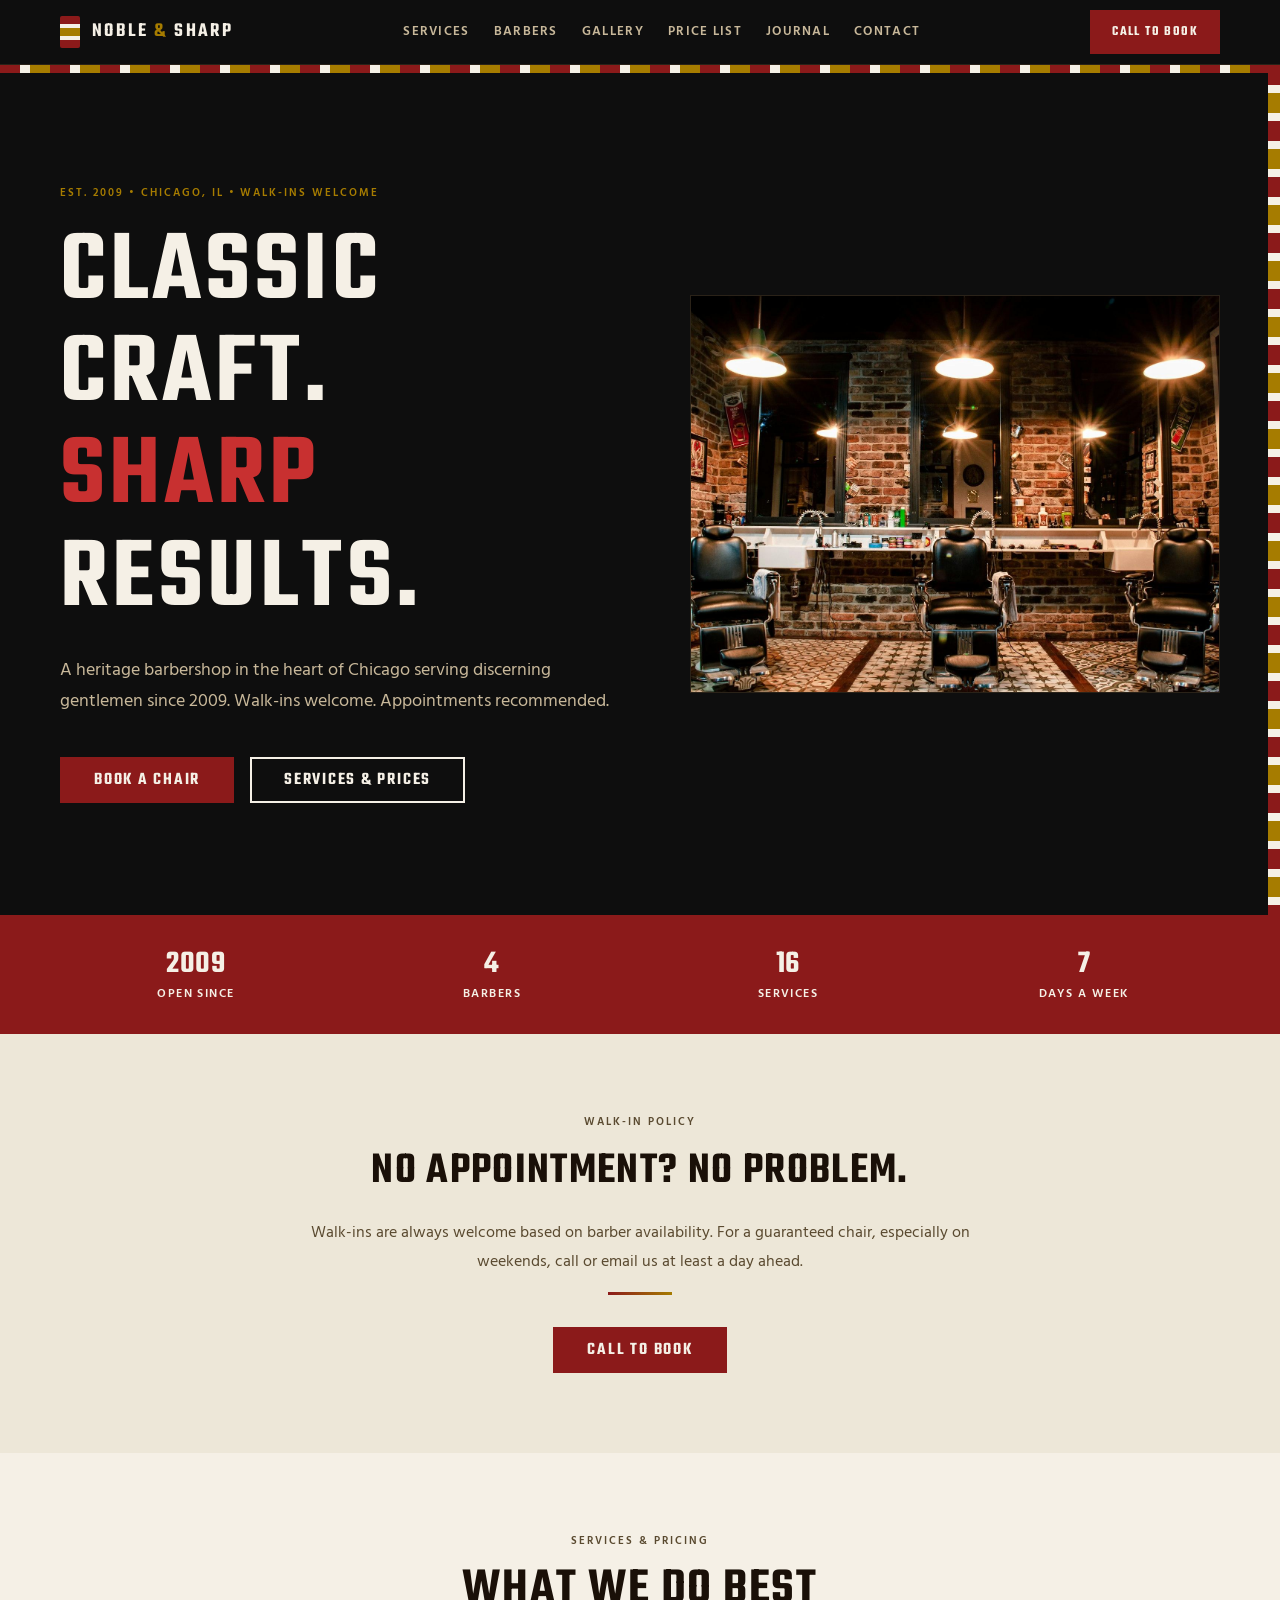
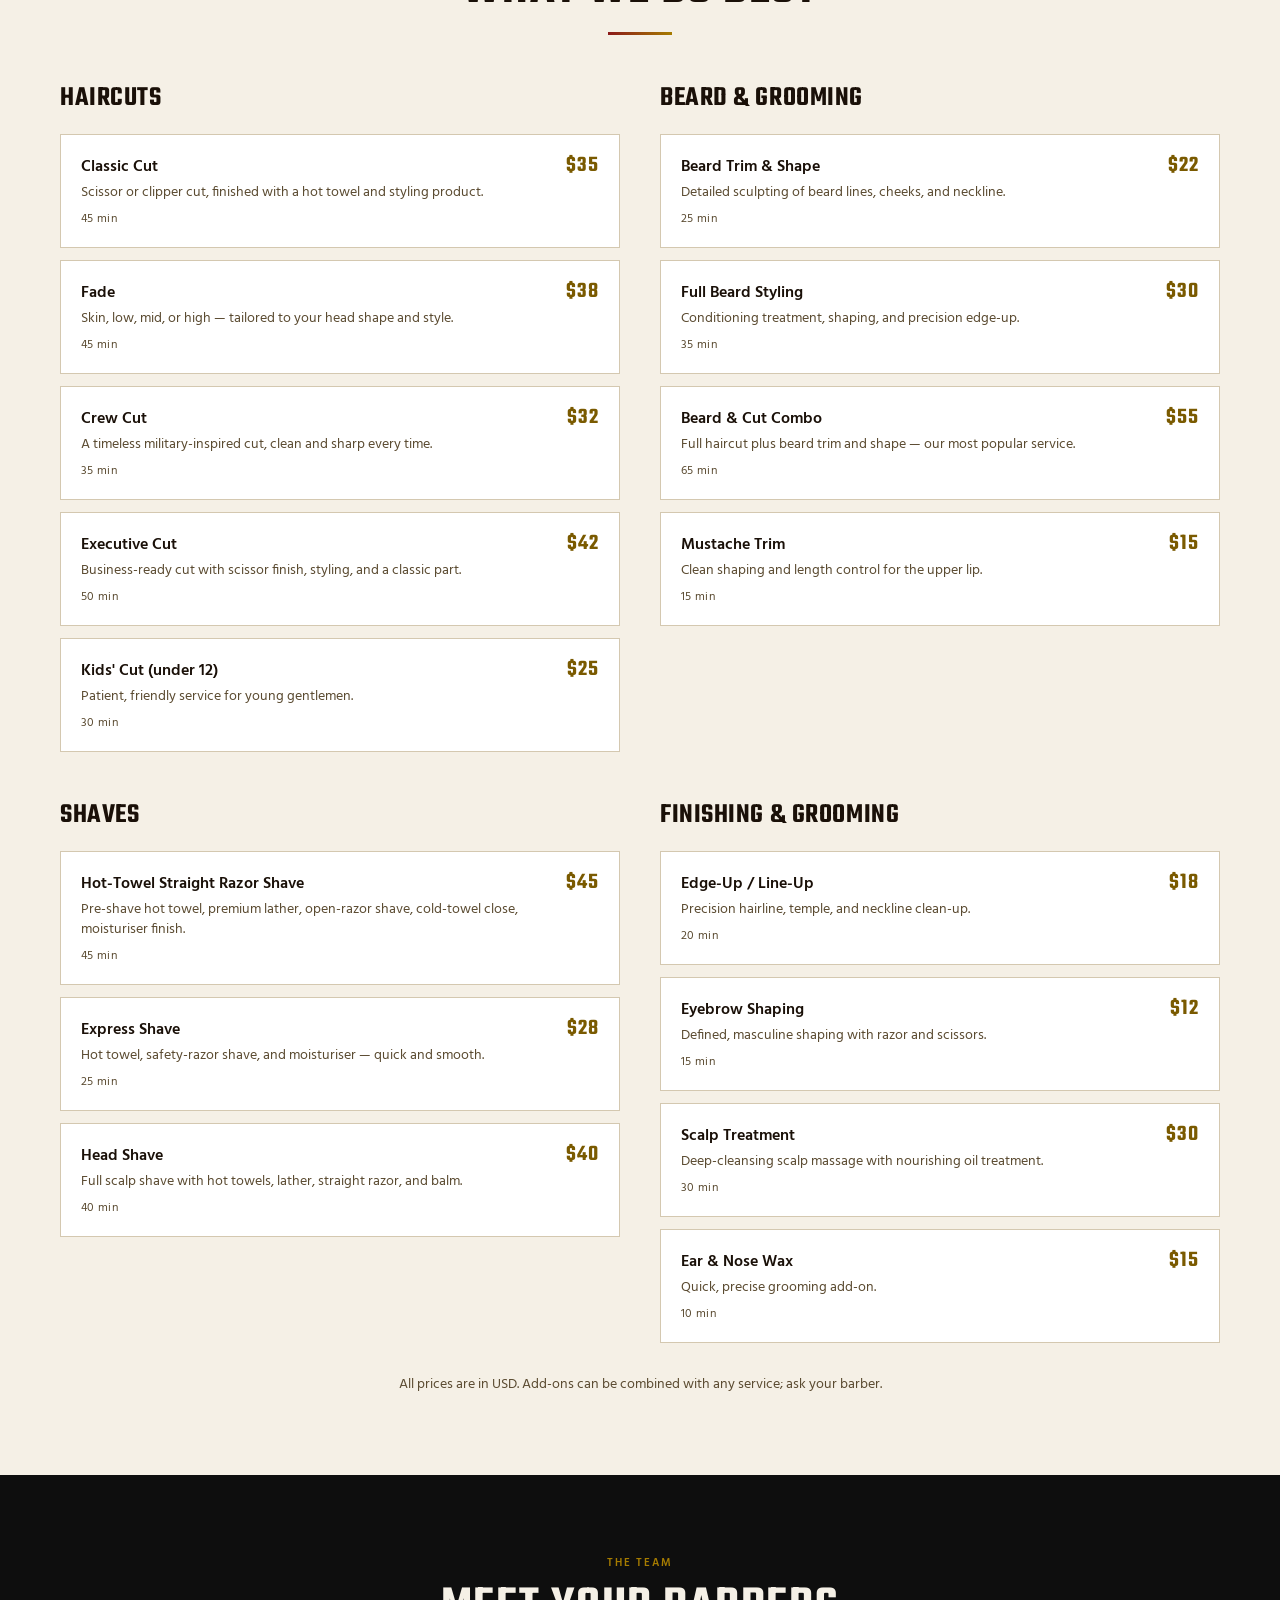
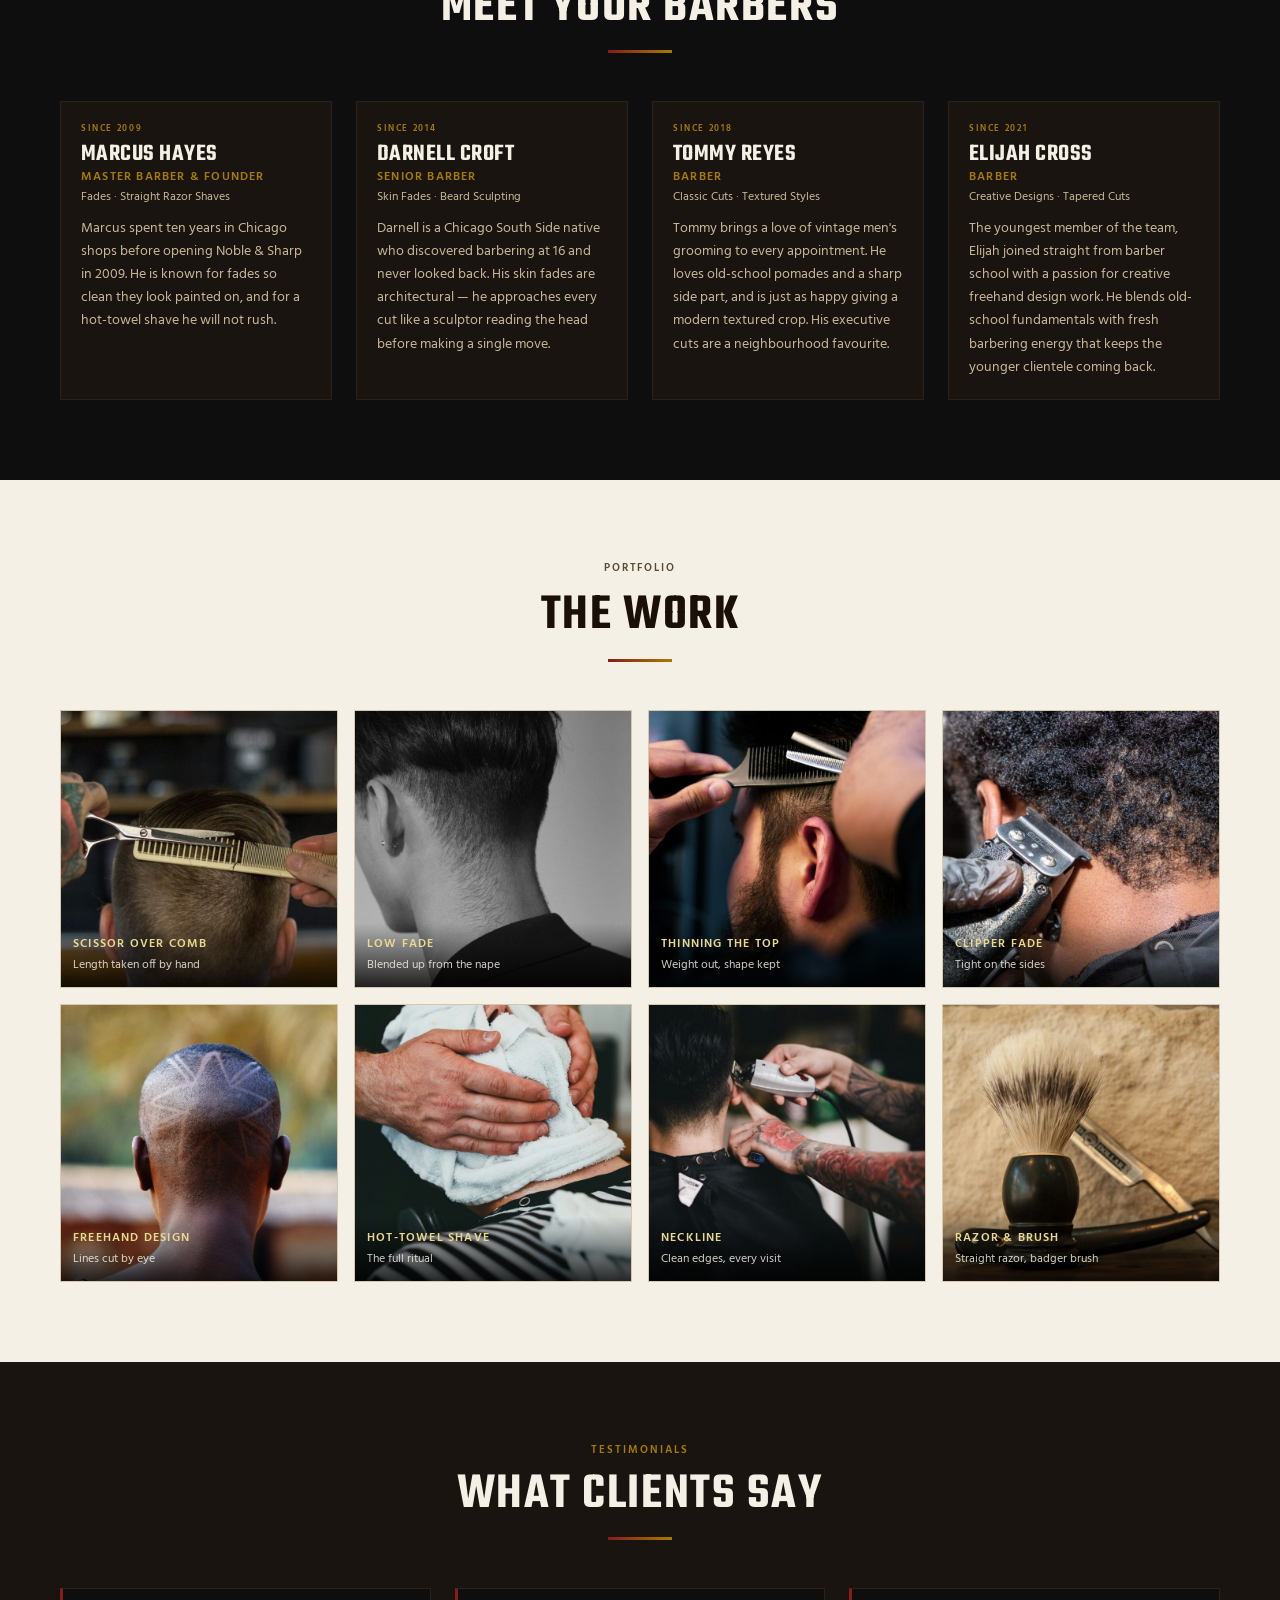
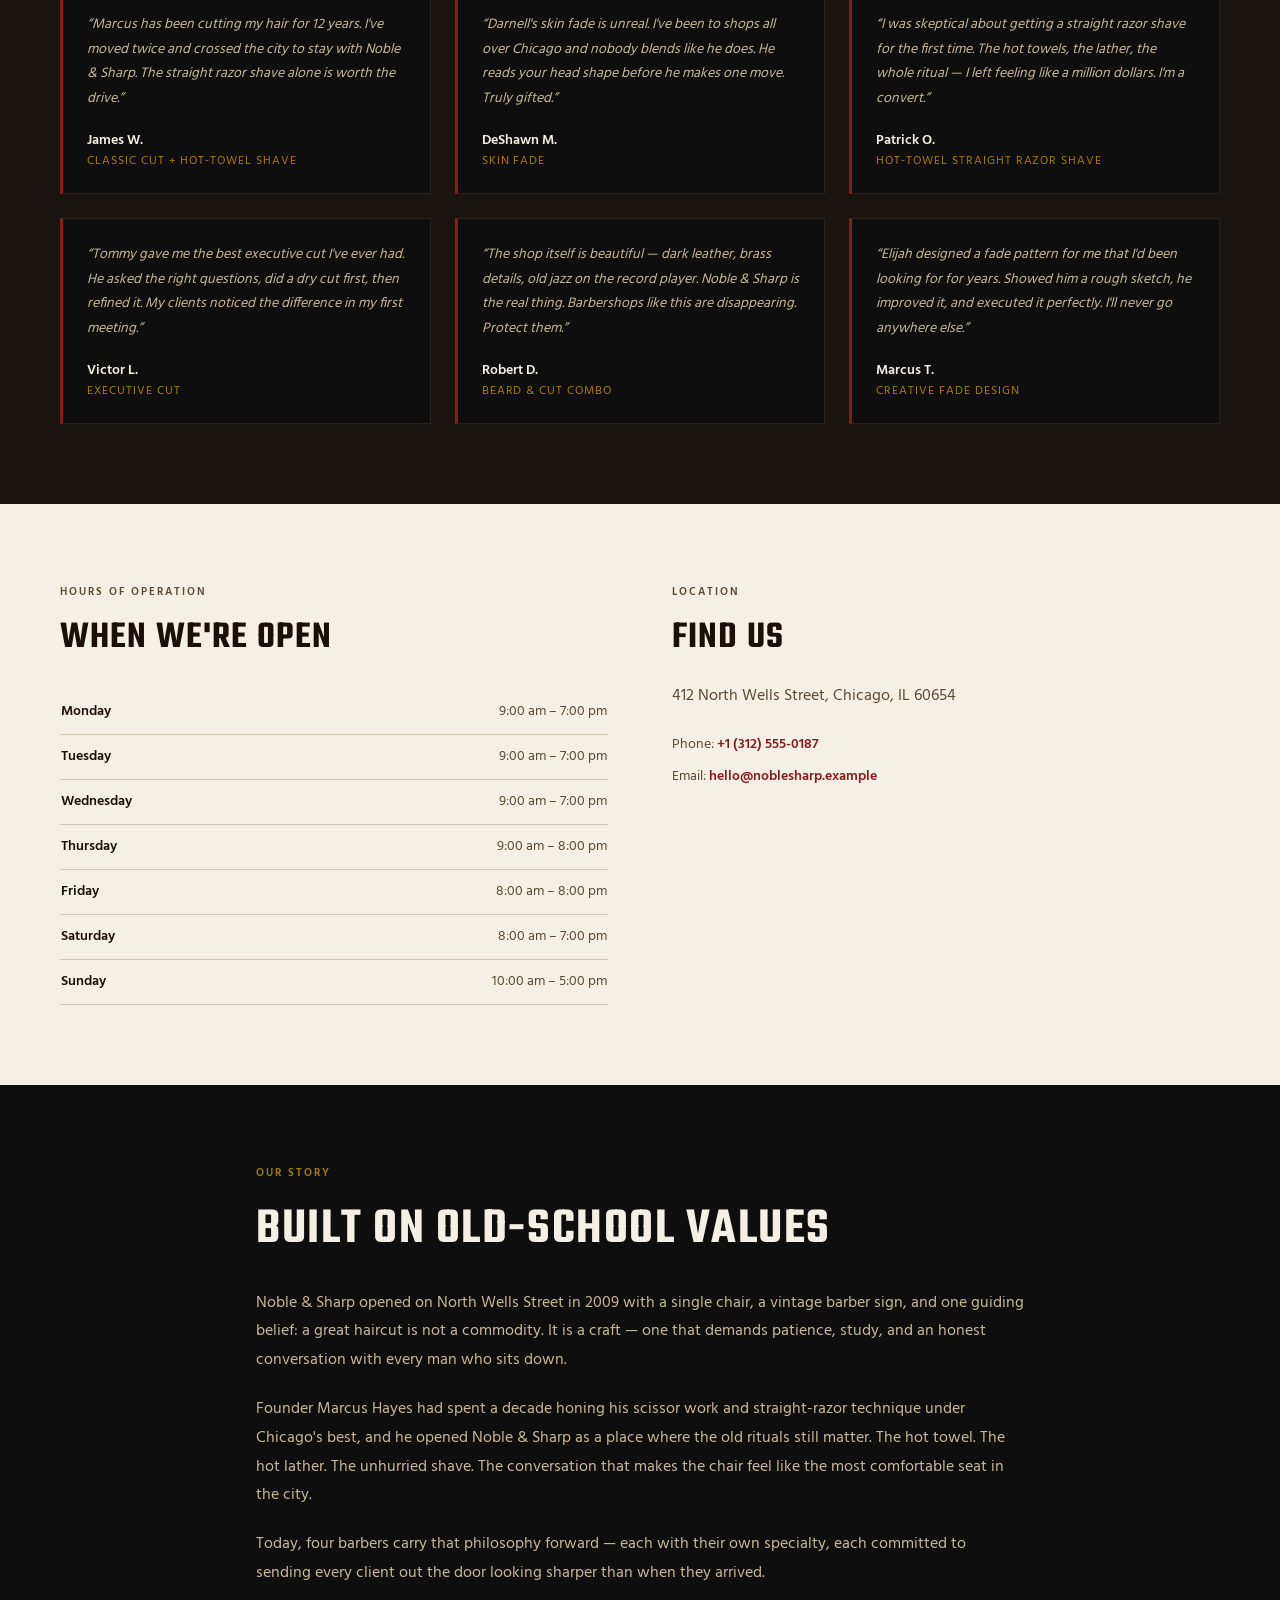
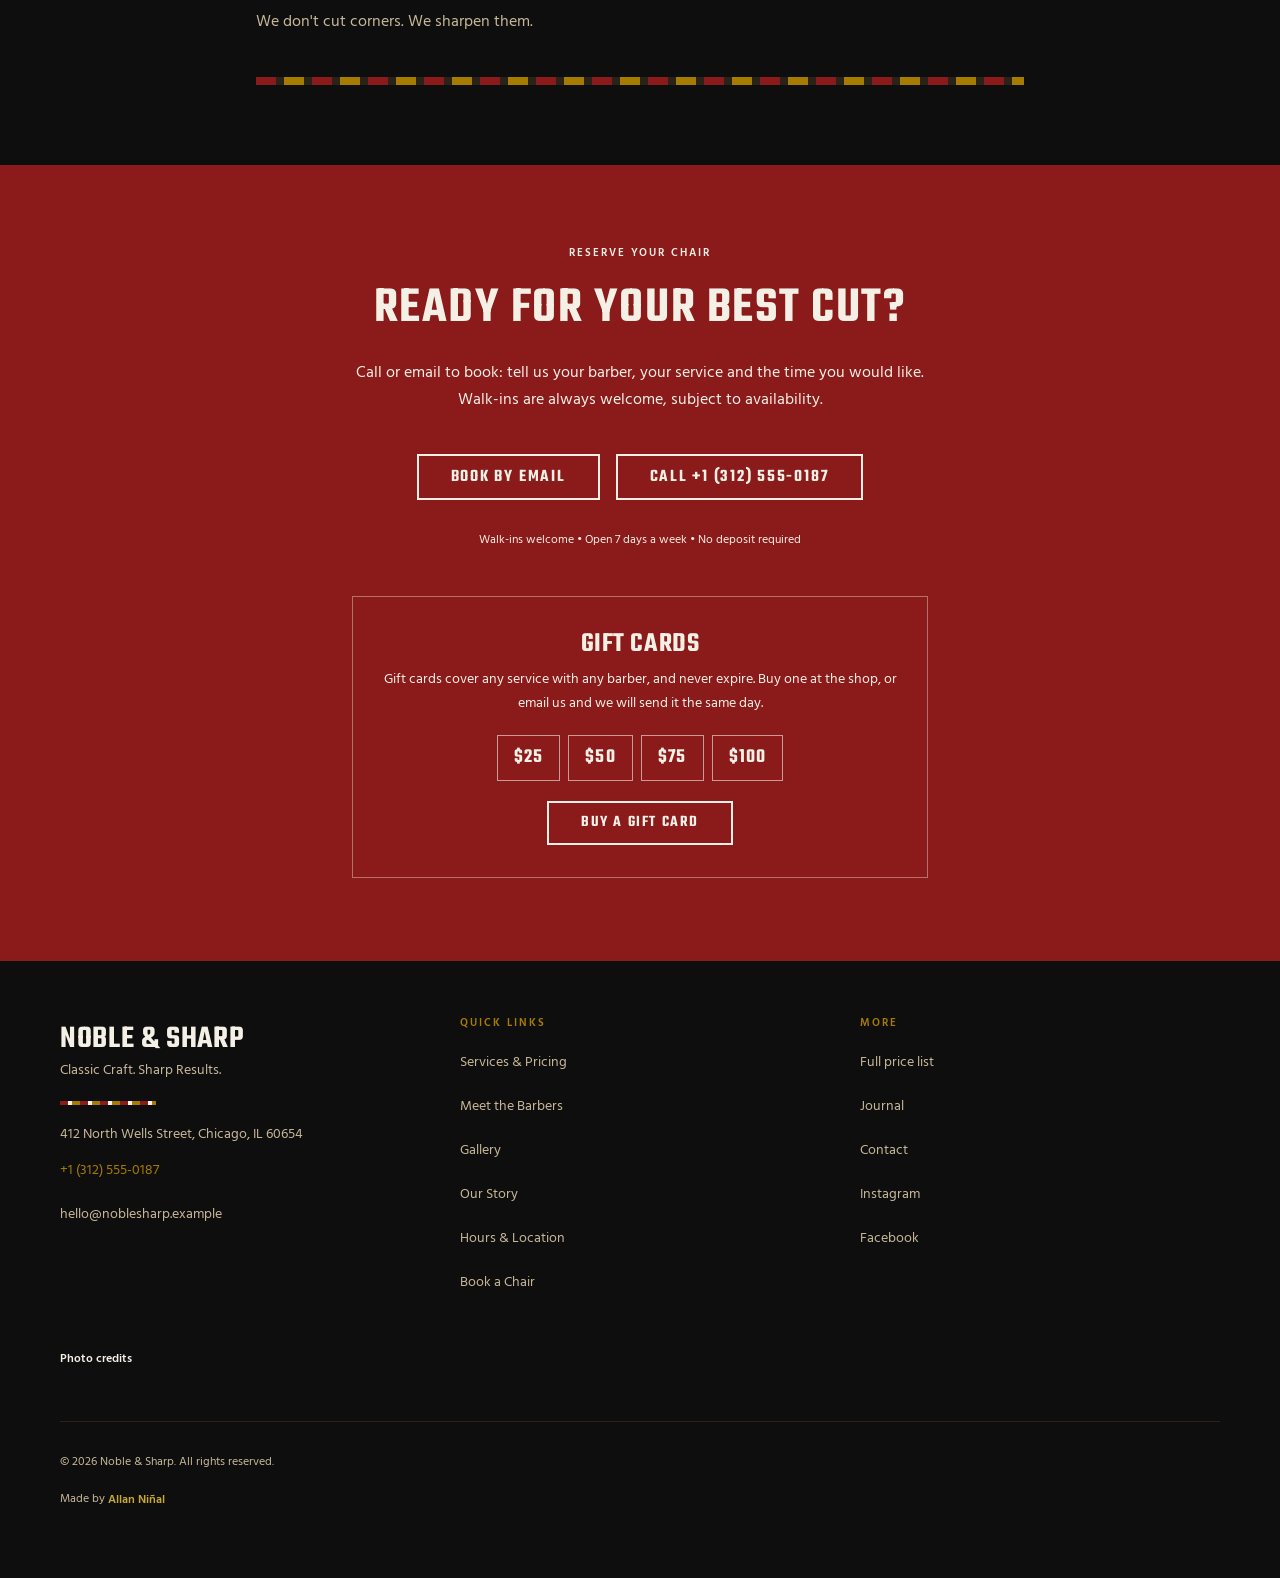
==== index.html @ 8ed9bf45 "Hot Towel HTML edition 1.0.0 Co-Authored-By: Claude Opus 5.5 <noreply@anthropic.com> Claude-Session:" ====
<!DOCTYPE html><html lang="en" class="scroll-smooth"> <head><meta charset="utf-8"><meta name="viewport" content="width=device-width, initial-scale=1, viewport-fit=cover"><meta name="theme-color" content="#0E0E0E"><title>Noble &amp; Sharp Barbershop — Chicago, IL</title><meta name="description" content="Noble &#38; Sharp is a heritage barbershop in Chicago offering precision haircuts, fades, beard grooming, and hot-towel shaves. Walk-ins welcome. Book by phone or email."><link rel="canonical" href="https://example.com/"><meta name="robots" content="index, follow"><meta name="author" content="Noble &#38; Sharp Barbershop — Chicago, IL"><!-- Open Graph --><meta property="og:title" content="Noble &#38; Sharp Barbershop — Chicago, IL"><meta property="og:description" content="Noble &#38; Sharp is a heritage barbershop in Chicago offering precision haircuts, fades, beard grooming, and hot-towel shaves. Walk-ins welcome. Book by phone or email."><meta property="og:url" content="https://example.com/"><meta property="og:type" content="website"><meta property="og:site_name" content="Noble &#38; Sharp"><meta property="og:locale" content="en_US"><meta property="og:image" content="https://example.com/og-image.png"><meta property="og:image:type" content="image/png"><meta property="og:image:width" content="1200"><meta property="og:image:height" content="630"><meta property="og:image:alt" content="Noble &#38; Sharp — Barbershop, Chicago"><!-- Twitter / X --><meta name="twitter:card" content="summary_large_image"><meta name="twitter:site" content="@example"><meta name="twitter:creator" content="@example"><meta name="twitter:title" content="Noble &#38; Sharp Barbershop — Chicago, IL"><meta name="twitter:description" content="Noble &#38; Sharp is a heritage barbershop in Chicago offering precision haircuts, fades, beard grooming, and hot-towel shaves. Walk-ins welcome. Book by phone or email."><meta name="twitter:image" content="https://example.com/og-image.png"><link rel="icon" href="./favicon.svg" type="image/svg+xml"><link rel="apple-touch-icon" href="./favicon.svg"><script type="application/ld+json">{"@context":"https://schema.org","@type":"HairSalon","@id":"https://example.com/","name":"Noble & Sharp","url":"https://example.com/","description":"Noble & Sharp is a heritage barbershop in Chicago offering precision haircuts, fades, beard grooming, and hot-towel shaves. Walk-ins welcome. Book by phone or email.","telephone":"+1 (312) 555-0187","email":"hello@noblesharp.example","address":{"@type":"PostalAddress","streetAddress":"412 North Wells Street","addressLocality":"Chicago","addressRegion":"IL","postalCode":"60654","addressCountry":"US"},"openingHoursSpecification":[{"@type":"OpeningHoursSpecification","dayOfWeek":["Monday","Tuesday","Wednesday"],"opens":"09:00","closes":"19:00"},{"@type":"OpeningHoursSpecification","dayOfWeek":["Thursday"],"opens":"09:00","closes":"20:00"},{"@type":"OpeningHoursSpecification","dayOfWeek":["Friday"],"opens":"08:00","closes":"20:00"},{"@type":"OpeningHoursSpecification","dayOfWeek":"Saturday","opens":"08:00","closes":"19:00"},{"@type":"OpeningHoursSpecification","dayOfWeek":"Sunday","opens":"10:00","closes":"17:00"}],"priceRange":"$–$$","currenciesAccepted":"USD","paymentAccepted":"Cash, Credit Card","image":"https://example.com/og-image.png","sameAs":["https://www.instagram.com/","https://www.facebook.com/"]}</script><script type="application/ld+json">{"@context":"https://schema.org","@type":"Service","name":"Barbershop Services","provider":{"@type":"HairSalon","name":"Noble & Sharp"},"hasOfferCatalog":{"@type":"OfferCatalog","name":"Barbershop Services","itemListElement":[{"@type":"Offer","itemOffered":{"@type":"Service","name":"Classic Haircut"},"priceSpecification":{"@type":"PriceSpecification","priceCurrency":"USD","price":35}},{"@type":"Offer","itemOffered":{"@type":"Service","name":"Fade"},"priceSpecification":{"@type":"PriceSpecification","priceCurrency":"USD","price":38}},{"@type":"Offer","itemOffered":{"@type":"Service","name":"Hot-Towel Straight Razor Shave"},"priceSpecification":{"@type":"PriceSpecification","priceCurrency":"USD","price":45}},{"@type":"Offer","itemOffered":{"@type":"Service","name":"Beard & Cut Combo"},"priceSpecification":{"@type":"PriceSpecification","priceCurrency":"USD","price":55}}]}}</script><link rel="stylesheet" href="./assets/index.DVn2jGqV.css"></head> <body class="min-h-screen flex flex-col antialiased" style="background-color: var(--color-bg); color: var(--color-text);"> <header class="site-header sticky top-0 z-50"> <div class="container-x flex items-center justify-between h-16 gap-4"> <!-- Wordmark --> <a href="./index.html" class="flex items-center gap-3" style="min-height: 44px;" aria-label="Noble &#38; Sharp — Home"> <span aria-hidden="true" class="pole-mark"></span> <span class="font-display text-xl tracking-widest uppercase" style="font-family: var(--font-display); color: var(--color-text-inv); letter-spacing: 0.12em; line-height:1;">
Noble <span style="color: var(--color-brass);">&amp;</span> Sharp
</span> </a> <nav aria-label="Main navigation" class="hidden lg:flex items-center gap-2"> <a href="./index.html#services" class="nav-link">Services</a><a href="./index.html#team" class="nav-link">Barbers</a><a href="./index.html#gallery" class="nav-link">Gallery</a><a href="./services/index.html" class="nav-link">Price List</a><a href="./journal/index.html" class="nav-link">Journal</a><a href="./contact/index.html" class="nav-link">Contact</a> </nav> <a href="tel:+13125550187" class="hidden lg:inline-flex btn-primary" style="font-size: 0.875rem; padding: 0.5rem 1.25rem; min-height: 44px;">
Call to Book
</a> <!-- Phone and tablet: menu (no JavaScript) --> <details class="mobile-menu lg:hidden"> <summary aria-label="Menu">Menu</summary> <nav aria-label="Mobile navigation"> <a href="./index.html#services">Services</a><a href="./index.html#team">Barbers</a><a href="./index.html#gallery">Gallery</a><a href="./services/index.html">Price List</a><a href="./journal/index.html">Journal</a><a href="./contact/index.html">Contact</a> <a href="tel:+13125550187" class="mobile-menu__cta">Call to Book</a> </nav> </details> </div> </header> <main class="flex-1">   <section id="hero" class="relative" style="background-color: var(--color-dark);" aria-label="Hero"> <!-- Barber pole stripe top --> <div aria-hidden="true" class="h-2 w-full" style="background: repeating-linear-gradient(90deg, var(--color-oxblood) 0, var(--color-oxblood) 20px, var(--color-bg) 20px, var(--color-bg) 30px, var(--color-brass) 30px, var(--color-brass) 50px);"></div> <div class="container-x py-20 lg:py-28 hero-grid"> <div class="max-w-3xl"> <p class="eyebrow-inv mb-5">
Est. 2009 &bull; Chicago, IL &bull; Walk-Ins Welcome
</p> <h1 id="hero-heading" class="headline-xl mb-6" style="color: var(--color-text-inv);">
Classic Craft.<br> <span style="color: var(--color-oxblood-hero);">Sharp</span> Results.
</h1> <p class="text-lg mb-10 max-w-xl" style="color: var(--color-text-inv-muted); font-family: var(--font-body); line-height: 1.7;"> A heritage barbershop in the heart of Chicago serving discerning gentlemen since 2009. Walk-ins welcome. Appointments recommended. </p> <div class="flex flex-wrap gap-4"> <a href="#booking" class="btn-primary">
Book a Chair
</a> <a href="#services" class="btn-outline">
Services &amp; Prices
</a> </div> </div> <img src="./images/hero.jpg" alt="Three black leather barber chairs in front of mirrors and a brick wall" width="1600" height="1063" fetchpriority="high" decoding="async" class="hero-img"> </div> <!-- Decorative side barber pole --> <div aria-hidden="true" class="absolute right-0 top-0 bottom-0 hidden lg:block" style="width: 12px;"> <div class="h-full w-full" style="background: repeating-linear-gradient(
          180deg,
          var(--color-oxblood) 0,
          var(--color-oxblood) 20px,
          var(--color-bg) 20px,
          var(--color-bg) 28px,
          var(--color-brass) 28px,
          var(--color-brass) 48px,
          var(--color-bg) 48px,
          var(--color-bg) 56px
        );"></div> </div> </section>  <section id="stats" aria-label="At a glance" style="background-color: var(--color-oxblood);"> <div class="container-x py-8"> <ul class="grid grid-cols-2 sm:grid-cols-4 gap-6 text-center list-none"> <li> <p class="headline-md mb-1" style="color: var(--color-text-inv); font-size: 2rem;">2009</p> <p class="text-xs tracking-widest uppercase" style="color: var(--color-text-inv); font-family: var(--font-body); font-weight: 600; letter-spacing: 0.12em;">Open Since</p> </li><li> <p class="headline-md mb-1" style="color: var(--color-text-inv); font-size: 2rem;">4</p> <p class="text-xs tracking-widest uppercase" style="color: var(--color-text-inv); font-family: var(--font-body); font-weight: 600; letter-spacing: 0.12em;">Barbers</p> </li><li> <p class="headline-md mb-1" style="color: var(--color-text-inv); font-size: 2rem;">16</p> <p class="text-xs tracking-widest uppercase" style="color: var(--color-text-inv); font-family: var(--font-body); font-weight: 600; letter-spacing: 0.12em;">Services</p> </li><li> <p class="headline-md mb-1" style="color: var(--color-text-inv); font-size: 2rem;">7</p> <p class="text-xs tracking-widest uppercase" style="color: var(--color-text-inv); font-family: var(--font-body); font-weight: 600; letter-spacing: 0.12em;">Days a Week</p> </li> </ul> </div> </section>  <section id="walk-in" class="section" style="background-color: var(--color-bg-2);" aria-label="Walk-in policy"> <div class="container-x"> <div class="max-w-2xl mx-auto text-center"> <p class="eyebrow mb-4">Walk-In Policy</p> <h2 class="headline-lg mb-6" style="font-size: clamp(1.8rem, 3.5vw, 3rem);">No Appointment? No Problem.</h2> <p class="text-base" style="color: var(--color-text-muted); font-family: var(--font-body); line-height: 1.8;"> Walk-ins are always welcome based on barber availability. For a guaranteed chair, especially on weekends, call or email us at least a day ahead. </p> <div class="divider mt-4"></div> <a href="tel:+13125550187" class="btn-primary mt-8 inline-flex">
Call to Book
</a> </div> </div> </section>  <section id="services" class="section" aria-label="Services and pricing"> <div class="container-x"> <header class="section-header"> <p class="eyebrow">Services &amp; Pricing</p> <h2 class="headline-lg mt-2">What We Do Best</h2> <div class="divider"></div> </header> <div class="grid grid-cols-1 lg:grid-cols-2 gap-x-10 gap-y-12"> <div> <h3 class="headline-md mb-5" style="font-size: 1.75rem;">Haircuts</h3> <ul class="grid gap-3 list-none p-0 m-0"> <li class="flex items-start justify-between gap-4 p-5" style="border: 1px solid var(--color-border); background-color: var(--color-surface);"> <div class="flex-1 min-w-0"> <p class="font-semibold text-base mb-1" style="font-family: var(--font-body); color: var(--color-text);">Classic Cut</p> <p class="text-sm" style="color: var(--color-text-muted); font-family: var(--font-body);">Scissor or clipper cut, finished with a hot towel and styling product.</p> <p class="text-xs mt-2 tracking-wide" style="color: var(--color-text-faint); font-family: var(--font-body);">45 min</p> </div> <p class="price-tag flex-shrink-0">$35</p> </li><li class="flex items-start justify-between gap-4 p-5" style="border: 1px solid var(--color-border); background-color: var(--color-surface);"> <div class="flex-1 min-w-0"> <p class="font-semibold text-base mb-1" style="font-family: var(--font-body); color: var(--color-text);">Fade</p> <p class="text-sm" style="color: var(--color-text-muted); font-family: var(--font-body);">Skin, low, mid, or high — tailored to your head shape and style.</p> <p class="text-xs mt-2 tracking-wide" style="color: var(--color-text-faint); font-family: var(--font-body);">45 min</p> </div> <p class="price-tag flex-shrink-0">$38</p> </li><li class="flex items-start justify-between gap-4 p-5" style="border: 1px solid var(--color-border); background-color: var(--color-surface);"> <div class="flex-1 min-w-0"> <p class="font-semibold text-base mb-1" style="font-family: var(--font-body); color: var(--color-text);">Crew Cut</p> <p class="text-sm" style="color: var(--color-text-muted); font-family: var(--font-body);">A timeless military-inspired cut, clean and sharp every time.</p> <p class="text-xs mt-2 tracking-wide" style="color: var(--color-text-faint); font-family: var(--font-body);">35 min</p> </div> <p class="price-tag flex-shrink-0">$32</p> </li><li class="flex items-start justify-between gap-4 p-5" style="border: 1px solid var(--color-border); background-color: var(--color-surface);"> <div class="flex-1 min-w-0"> <p class="font-semibold text-base mb-1" style="font-family: var(--font-body); color: var(--color-text);">Executive Cut</p> <p class="text-sm" style="color: var(--color-text-muted); font-family: var(--font-body);">Business-ready cut with scissor finish, styling, and a classic part.</p> <p class="text-xs mt-2 tracking-wide" style="color: var(--color-text-faint); font-family: var(--font-body);">50 min</p> </div> <p class="price-tag flex-shrink-0">$42</p> </li><li class="flex items-start justify-between gap-4 p-5" style="border: 1px solid var(--color-border); background-color: var(--color-surface);"> <div class="flex-1 min-w-0"> <p class="font-semibold text-base mb-1" style="font-family: var(--font-body); color: var(--color-text);">Kids&#39; Cut (under 12)</p> <p class="text-sm" style="color: var(--color-text-muted); font-family: var(--font-body);">Patient, friendly service for young gentlemen.</p> <p class="text-xs mt-2 tracking-wide" style="color: var(--color-text-faint); font-family: var(--font-body);">30 min</p> </div> <p class="price-tag flex-shrink-0">$25</p> </li> </ul> </div><div> <h3 class="headline-md mb-5" style="font-size: 1.75rem;">Beard &amp; Grooming</h3> <ul class="grid gap-3 list-none p-0 m-0"> <li class="flex items-start justify-between gap-4 p-5" style="border: 1px solid var(--color-border); background-color: var(--color-surface);"> <div class="flex-1 min-w-0"> <p class="font-semibold text-base mb-1" style="font-family: var(--font-body); color: var(--color-text);">Beard Trim &amp; Shape</p> <p class="text-sm" style="color: var(--color-text-muted); font-family: var(--font-body);">Detailed sculpting of beard lines, cheeks, and neckline.</p> <p class="text-xs mt-2 tracking-wide" style="color: var(--color-text-faint); font-family: var(--font-body);">25 min</p> </div> <p class="price-tag flex-shrink-0">$22</p> </li><li class="flex items-start justify-between gap-4 p-5" style="border: 1px solid var(--color-border); background-color: var(--color-surface);"> <div class="flex-1 min-w-0"> <p class="font-semibold text-base mb-1" style="font-family: var(--font-body); color: var(--color-text);">Full Beard Styling</p> <p class="text-sm" style="color: var(--color-text-muted); font-family: var(--font-body);">Conditioning treatment, shaping, and precision edge-up.</p> <p class="text-xs mt-2 tracking-wide" style="color: var(--color-text-faint); font-family: var(--font-body);">35 min</p> </div> <p class="price-tag flex-shrink-0">$30</p> </li><li class="flex items-start justify-between gap-4 p-5" style="border: 1px solid var(--color-border); background-color: var(--color-surface);"> <div class="flex-1 min-w-0"> <p class="font-semibold text-base mb-1" style="font-family: var(--font-body); color: var(--color-text);">Beard &amp; Cut Combo</p> <p class="text-sm" style="color: var(--color-text-muted); font-family: var(--font-body);">Full haircut plus beard trim and shape — our most popular service.</p> <p class="text-xs mt-2 tracking-wide" style="color: var(--color-text-faint); font-family: var(--font-body);">65 min</p> </div> <p class="price-tag flex-shrink-0">$55</p> </li><li class="flex items-start justify-between gap-4 p-5" style="border: 1px solid var(--color-border); background-color: var(--color-surface);"> <div class="flex-1 min-w-0"> <p class="font-semibold text-base mb-1" style="font-family: var(--font-body); color: var(--color-text);">Mustache Trim</p> <p class="text-sm" style="color: var(--color-text-muted); font-family: var(--font-body);">Clean shaping and length control for the upper lip.</p> <p class="text-xs mt-2 tracking-wide" style="color: var(--color-text-faint); font-family: var(--font-body);">15 min</p> </div> <p class="price-tag flex-shrink-0">$15</p> </li> </ul> </div><div> <h3 class="headline-md mb-5" style="font-size: 1.75rem;">Shaves</h3> <ul class="grid gap-3 list-none p-0 m-0"> <li class="flex items-start justify-between gap-4 p-5" style="border: 1px solid var(--color-border); background-color: var(--color-surface);"> <div class="flex-1 min-w-0"> <p class="font-semibold text-base mb-1" style="font-family: var(--font-body); color: var(--color-text);">Hot-Towel Straight Razor Shave</p> <p class="text-sm" style="color: var(--color-text-muted); font-family: var(--font-body);">Pre-shave hot towel, premium lather, open-razor shave, cold-towel close, moisturiser finish.</p> <p class="text-xs mt-2 tracking-wide" style="color: var(--color-text-faint); font-family: var(--font-body);">45 min</p> </div> <p class="price-tag flex-shrink-0">$45</p> </li><li class="flex items-start justify-between gap-4 p-5" style="border: 1px solid var(--color-border); background-color: var(--color-surface);"> <div class="flex-1 min-w-0"> <p class="font-semibold text-base mb-1" style="font-family: var(--font-body); color: var(--color-text);">Express Shave</p> <p class="text-sm" style="color: var(--color-text-muted); font-family: var(--font-body);">Hot towel, safety-razor shave, and moisturiser — quick and smooth.</p> <p class="text-xs mt-2 tracking-wide" style="color: var(--color-text-faint); font-family: var(--font-body);">25 min</p> </div> <p class="price-tag flex-shrink-0">$28</p> </li><li class="flex items-start justify-between gap-4 p-5" style="border: 1px solid var(--color-border); background-color: var(--color-surface);"> <div class="flex-1 min-w-0"> <p class="font-semibold text-base mb-1" style="font-family: var(--font-body); color: var(--color-text);">Head Shave</p> <p class="text-sm" style="color: var(--color-text-muted); font-family: var(--font-body);">Full scalp shave with hot towels, lather, straight razor, and balm.</p> <p class="text-xs mt-2 tracking-wide" style="color: var(--color-text-faint); font-family: var(--font-body);">40 min</p> </div> <p class="price-tag flex-shrink-0">$40</p> </li> </ul> </div><div> <h3 class="headline-md mb-5" style="font-size: 1.75rem;">Finishing &amp; Grooming</h3> <ul class="grid gap-3 list-none p-0 m-0"> <li class="flex items-start justify-between gap-4 p-5" style="border: 1px solid var(--color-border); background-color: var(--color-surface);"> <div class="flex-1 min-w-0"> <p class="font-semibold text-base mb-1" style="font-family: var(--font-body); color: var(--color-text);">Edge-Up / Line-Up</p> <p class="text-sm" style="color: var(--color-text-muted); font-family: var(--font-body);">Precision hairline, temple, and neckline clean-up.</p> <p class="text-xs mt-2 tracking-wide" style="color: var(--color-text-faint); font-family: var(--font-body);">20 min</p> </div> <p class="price-tag flex-shrink-0">$18</p> </li><li class="flex items-start justify-between gap-4 p-5" style="border: 1px solid var(--color-border); background-color: var(--color-surface);"> <div class="flex-1 min-w-0"> <p class="font-semibold text-base mb-1" style="font-family: var(--font-body); color: var(--color-text);">Eyebrow Shaping</p> <p class="text-sm" style="color: var(--color-text-muted); font-family: var(--font-body);">Defined, masculine shaping with razor and scissors.</p> <p class="text-xs mt-2 tracking-wide" style="color: var(--color-text-faint); font-family: var(--font-body);">15 min</p> </div> <p class="price-tag flex-shrink-0">$12</p> </li><li class="flex items-start justify-between gap-4 p-5" style="border: 1px solid var(--color-border); background-color: var(--color-surface);"> <div class="flex-1 min-w-0"> <p class="font-semibold text-base mb-1" style="font-family: var(--font-body); color: var(--color-text);">Scalp Treatment</p> <p class="text-sm" style="color: var(--color-text-muted); font-family: var(--font-body);">Deep-cleansing scalp massage with nourishing oil treatment.</p> <p class="text-xs mt-2 tracking-wide" style="color: var(--color-text-faint); font-family: var(--font-body);">30 min</p> </div> <p class="price-tag flex-shrink-0">$30</p> </li><li class="flex items-start justify-between gap-4 p-5" style="border: 1px solid var(--color-border); background-color: var(--color-surface);"> <div class="flex-1 min-w-0"> <p class="font-semibold text-base mb-1" style="font-family: var(--font-body); color: var(--color-text);">Ear &amp; Nose Wax</p> <p class="text-sm" style="color: var(--color-text-muted); font-family: var(--font-body);">Quick, precise grooming add-on.</p> <p class="text-xs mt-2 tracking-wide" style="color: var(--color-text-faint); font-family: var(--font-body);">10 min</p> </div> <p class="price-tag flex-shrink-0">$15</p> </li> </ul> </div> </div> <p class="text-sm text-center mt-8" style="color: var(--color-text-faint); font-family: var(--font-body);">
All prices are in USD. Add-ons can be combined with any service; ask your barber.
</p> </div> </section>  <section id="team" class="section" style="background-color: var(--color-dark);" aria-label="Meet the barbers"> <div class="container-x"> <header class="section-header"> <p class="eyebrow-inv">The Team</p> <h2 class="headline-lg mt-2" style="color: var(--color-text-inv);">Meet Your Barbers</h2> <div class="divider"></div> </header> <div class="grid grid-cols-1 sm:grid-cols-2 lg:grid-cols-4 gap-6"> <article class="flex flex-col" style="background-color: var(--color-dark-2); border: 1px solid var(--color-dark-3);"> <div class="p-5 flex-1 flex flex-col"> <p class="eyebrow-inv mb-1" style="font-size: 0.5625rem;">Since 2009</p> <h3 class="headline-md mb-0.5" style="color: var(--color-text-inv); font-size: 1.5rem;">Marcus Hayes</h3> <p class="text-xs mb-1 tracking-wider" style="color: var(--color-brass); font-family: var(--font-body); font-weight: 600; text-transform: uppercase; letter-spacing: 0.1em;">Master Barber &amp; Founder</p> <p class="text-xs mb-3" style="color: var(--color-text-inv-muted); font-family: var(--font-body);">Fades · Straight Razor Shaves</p> <p class="text-sm flex-1" style="color: var(--color-text-inv-muted); font-family: var(--font-body); line-height: 1.65;">Marcus spent ten years in Chicago shops before opening Noble &amp; Sharp in 2009. He is known for fades so clean they look painted on, and for a hot-towel shave he will not rush.</p> </div> </article><article class="flex flex-col" style="background-color: var(--color-dark-2); border: 1px solid var(--color-dark-3);"> <div class="p-5 flex-1 flex flex-col"> <p class="eyebrow-inv mb-1" style="font-size: 0.5625rem;">Since 2014</p> <h3 class="headline-md mb-0.5" style="color: var(--color-text-inv); font-size: 1.5rem;">Darnell Croft</h3> <p class="text-xs mb-1 tracking-wider" style="color: var(--color-brass); font-family: var(--font-body); font-weight: 600; text-transform: uppercase; letter-spacing: 0.1em;">Senior Barber</p> <p class="text-xs mb-3" style="color: var(--color-text-inv-muted); font-family: var(--font-body);">Skin Fades · Beard Sculpting</p> <p class="text-sm flex-1" style="color: var(--color-text-inv-muted); font-family: var(--font-body); line-height: 1.65;">Darnell is a Chicago South Side native who discovered barbering at 16 and never looked back. His skin fades are architectural — he approaches every cut like a sculptor reading the head before making a single move.</p> </div> </article><article class="flex flex-col" style="background-color: var(--color-dark-2); border: 1px solid var(--color-dark-3);"> <div class="p-5 flex-1 flex flex-col"> <p class="eyebrow-inv mb-1" style="font-size: 0.5625rem;">Since 2018</p> <h3 class="headline-md mb-0.5" style="color: var(--color-text-inv); font-size: 1.5rem;">Tommy Reyes</h3> <p class="text-xs mb-1 tracking-wider" style="color: var(--color-brass); font-family: var(--font-body); font-weight: 600; text-transform: uppercase; letter-spacing: 0.1em;">Barber</p> <p class="text-xs mb-3" style="color: var(--color-text-inv-muted); font-family: var(--font-body);">Classic Cuts · Textured Styles</p> <p class="text-sm flex-1" style="color: var(--color-text-inv-muted); font-family: var(--font-body); line-height: 1.65;">Tommy brings a love of vintage men&#39;s grooming to every appointment. He loves old-school pomades and a sharp side part, and is just as happy giving a modern textured crop. His executive cuts are a neighbourhood favourite.</p> </div> </article><article class="flex flex-col" style="background-color: var(--color-dark-2); border: 1px solid var(--color-dark-3);"> <div class="p-5 flex-1 flex flex-col"> <p class="eyebrow-inv mb-1" style="font-size: 0.5625rem;">Since 2021</p> <h3 class="headline-md mb-0.5" style="color: var(--color-text-inv); font-size: 1.5rem;">Elijah Cross</h3> <p class="text-xs mb-1 tracking-wider" style="color: var(--color-brass); font-family: var(--font-body); font-weight: 600; text-transform: uppercase; letter-spacing: 0.1em;">Barber</p> <p class="text-xs mb-3" style="color: var(--color-text-inv-muted); font-family: var(--font-body);">Creative Designs · Tapered Cuts</p> <p class="text-sm flex-1" style="color: var(--color-text-inv-muted); font-family: var(--font-body); line-height: 1.65;">The youngest member of the team, Elijah joined straight from barber school with a passion for creative freehand design work. He blends old-school fundamentals with fresh barbering energy that keeps the younger clientele coming back.</p> </div> </article> </div> </div> </section>  <section id="gallery" class="section" aria-label="Work gallery"> <div class="container-x"> <header class="section-header"> <p class="eyebrow">Portfolio</p> <h2 class="headline-lg mt-2">The Work</h2> <div class="divider"></div> </header> <div class="grid grid-cols-2 sm:grid-cols-3 lg:grid-cols-4 gap-4"> <figure class="gallery-tile"> <img src="./images/gallery/scissor-over-comb.jpg" alt="A barber's tattooed hands lifting hair with a comb and trimming over it" width="700" height="700" loading="lazy" decoding="async"> <figcaption> <span class="gallery-label">Scissor Over Comb</span> <span class="gallery-note">Length taken off by hand</span> </figcaption> </figure><figure class="gallery-tile"> <img src="./images/gallery/low-fade.jpg" alt="The back of a short haircut with a low fade, in black and white" width="700" height="700" loading="lazy" decoding="async"> <figcaption> <span class="gallery-label">Low Fade</span> <span class="gallery-note">Blended up from the nape</span> </figcaption> </figure><figure class="gallery-tile"> <img src="./images/gallery/cut-03.jpg" alt="Thinning shears and a comb working through the hair above the ear" width="700" height="700" loading="lazy" decoding="async"> <figcaption> <span class="gallery-label">Thinning the Top</span> <span class="gallery-note">Weight out, shape kept</span> </figcaption> </figure><figure class="gallery-tile"> <img src="./images/gallery/clipper-fade.jpg" alt="A clipper fading the side of a head of curly hair" width="700" height="700" loading="lazy" decoding="async"> <figcaption> <span class="gallery-label">Clipper Fade</span> <span class="gallery-note">Tight on the sides</span> </figcaption> </figure><figure class="gallery-tile"> <img src="./images/gallery/freehand-design.jpg" alt="A star pattern cut into closely shaved hair, seen from behind" width="700" height="700" loading="lazy" decoding="async"> <figcaption> <span class="gallery-label">Freehand Design</span> <span class="gallery-note">Lines cut by eye</span> </figcaption> </figure><figure class="gallery-tile"> <img src="./images/gallery/cut-06.jpg" alt="A barber's hands pressing a hot towel over a client lying back in the chair" width="700" height="700" loading="lazy" decoding="async"> <figcaption> <span class="gallery-label">Hot-Towel Shave</span> <span class="gallery-note">The full ritual</span> </figcaption> </figure><figure class="gallery-tile"> <img src="./images/gallery/neckline.jpg" alt="A clipper tidying the neckline below a short cut" width="700" height="700" loading="lazy" decoding="async"> <figcaption> <span class="gallery-label">Neckline</span> <span class="gallery-note">Clean edges, every visit</span> </figcaption> </figure><figure class="gallery-tile"> <img src="./images/gallery/razor-and-brush.jpg" alt="A straight razor and a shaving brush on a stone ledge" width="700" height="700" loading="lazy" decoding="async"> <figcaption> <span class="gallery-label">Razor &amp; Brush</span> <span class="gallery-note">Straight razor, badger brush</span> </figcaption> </figure> </div> </div> </section>  <section id="testimonials" class="section" style="background-color: var(--color-dark-2);" aria-label="Client testimonials"> <div class="container-x"> <header class="section-header"> <p class="eyebrow-inv">Testimonials</p> <h2 class="headline-lg mt-2" style="color: var(--color-text-inv);">What Clients Say</h2> <div class="divider"></div> </header> <div class="grid grid-cols-1 md:grid-cols-2 lg:grid-cols-3 gap-6"> <blockquote class="p-6 flex flex-col" style="background-color: var(--color-dark); border: 1px solid var(--color-dark-3); border-left: 3px solid var(--color-oxblood);"> <p class="text-sm flex-1 mb-5" style="color: var(--color-text-inv-muted); font-family: var(--font-body); line-height: 1.75; font-style: italic;">
&ldquo;Marcus has been cutting my hair for 12 years. I&#39;ve moved twice and crossed the city to stay with Noble &amp; Sharp. The straight razor shave alone is worth the drive.&rdquo;
</p> <footer> <p class="text-sm font-semibold" style="color: var(--color-text-inv); font-family: var(--font-body);">James W.</p> <p class="text-xs mt-0.5 tracking-wide" style="color: var(--color-brass); font-family: var(--font-body); text-transform: uppercase; letter-spacing: 0.08em;">Classic Cut + Hot-Towel Shave</p> </footer> </blockquote><blockquote class="p-6 flex flex-col" style="background-color: var(--color-dark); border: 1px solid var(--color-dark-3); border-left: 3px solid var(--color-oxblood);"> <p class="text-sm flex-1 mb-5" style="color: var(--color-text-inv-muted); font-family: var(--font-body); line-height: 1.75; font-style: italic;">
&ldquo;Darnell&#39;s skin fade is unreal. I&#39;ve been to shops all over Chicago and nobody blends like he does. He reads your head shape before he makes one move. Truly gifted.&rdquo;
</p> <footer> <p class="text-sm font-semibold" style="color: var(--color-text-inv); font-family: var(--font-body);">DeShawn M.</p> <p class="text-xs mt-0.5 tracking-wide" style="color: var(--color-brass); font-family: var(--font-body); text-transform: uppercase; letter-spacing: 0.08em;">Skin Fade</p> </footer> </blockquote><blockquote class="p-6 flex flex-col" style="background-color: var(--color-dark); border: 1px solid var(--color-dark-3); border-left: 3px solid var(--color-oxblood);"> <p class="text-sm flex-1 mb-5" style="color: var(--color-text-inv-muted); font-family: var(--font-body); line-height: 1.75; font-style: italic;">
&ldquo;I was skeptical about getting a straight razor shave for the first time. The hot towels, the lather, the whole ritual — I left feeling like a million dollars. I&#39;m a convert.&rdquo;
</p> <footer> <p class="text-sm font-semibold" style="color: var(--color-text-inv); font-family: var(--font-body);">Patrick O.</p> <p class="text-xs mt-0.5 tracking-wide" style="color: var(--color-brass); font-family: var(--font-body); text-transform: uppercase; letter-spacing: 0.08em;">Hot-Towel Straight Razor Shave</p> </footer> </blockquote><blockquote class="p-6 flex flex-col" style="background-color: var(--color-dark); border: 1px solid var(--color-dark-3); border-left: 3px solid var(--color-oxblood);"> <p class="text-sm flex-1 mb-5" style="color: var(--color-text-inv-muted); font-family: var(--font-body); line-height: 1.75; font-style: italic;">
&ldquo;Tommy gave me the best executive cut I&#39;ve ever had. He asked the right questions, did a dry cut first, then refined it. My clients noticed the difference in my first meeting.&rdquo;
</p> <footer> <p class="text-sm font-semibold" style="color: var(--color-text-inv); font-family: var(--font-body);">Victor L.</p> <p class="text-xs mt-0.5 tracking-wide" style="color: var(--color-brass); font-family: var(--font-body); text-transform: uppercase; letter-spacing: 0.08em;">Executive Cut</p> </footer> </blockquote><blockquote class="p-6 flex flex-col" style="background-color: var(--color-dark); border: 1px solid var(--color-dark-3); border-left: 3px solid var(--color-oxblood);"> <p class="text-sm flex-1 mb-5" style="color: var(--color-text-inv-muted); font-family: var(--font-body); line-height: 1.75; font-style: italic;">
&ldquo;The shop itself is beautiful — dark leather, brass details, old jazz on the record player. Noble &amp; Sharp is the real thing. Barbershops like this are disappearing. Protect them.&rdquo;
</p> <footer> <p class="text-sm font-semibold" style="color: var(--color-text-inv); font-family: var(--font-body);">Robert D.</p> <p class="text-xs mt-0.5 tracking-wide" style="color: var(--color-brass); font-family: var(--font-body); text-transform: uppercase; letter-spacing: 0.08em;">Beard &amp; Cut Combo</p> </footer> </blockquote><blockquote class="p-6 flex flex-col" style="background-color: var(--color-dark); border: 1px solid var(--color-dark-3); border-left: 3px solid var(--color-oxblood);"> <p class="text-sm flex-1 mb-5" style="color: var(--color-text-inv-muted); font-family: var(--font-body); line-height: 1.75; font-style: italic;">
&ldquo;Elijah designed a fade pattern for me that I&#39;d been looking for for years. Showed him a rough sketch, he improved it, and executed it perfectly. I&#39;ll never go anywhere else.&rdquo;
</p> <footer> <p class="text-sm font-semibold" style="color: var(--color-text-inv); font-family: var(--font-body);">Marcus T.</p> <p class="text-xs mt-0.5 tracking-wide" style="color: var(--color-brass); font-family: var(--font-body); text-transform: uppercase; letter-spacing: 0.08em;">Creative Fade Design</p> </footer> </blockquote> </div> </div> </section>  <section id="hours" class="section" aria-label="Hours and location"> <div class="container-x"> <div class="grid grid-cols-1 lg:grid-cols-2 gap-16 items-start"> <!-- Hours --> <div> <p class="eyebrow mb-4">Hours of Operation</p> <h2 class="headline-lg mb-8" style="font-size: clamp(1.8rem, 3vw, 2.75rem);">When We're Open</h2> <table class="w-full" aria-label="Opening hours"> <tbody> <tr style="border-bottom: 1px solid var(--color-border);"> <td class="py-3 text-sm font-semibold" style="font-family: var(--font-body); color: var(--color-text);">Monday</td> <td class="py-3 text-sm text-right" style="font-family: var(--font-body); color: var(--color-text-muted);">9:00 am – 7:00 pm</td> </tr><tr style="border-bottom: 1px solid var(--color-border);"> <td class="py-3 text-sm font-semibold" style="font-family: var(--font-body); color: var(--color-text);">Tuesday</td> <td class="py-3 text-sm text-right" style="font-family: var(--font-body); color: var(--color-text-muted);">9:00 am – 7:00 pm</td> </tr><tr style="border-bottom: 1px solid var(--color-border);"> <td class="py-3 text-sm font-semibold" style="font-family: var(--font-body); color: var(--color-text);">Wednesday</td> <td class="py-3 text-sm text-right" style="font-family: var(--font-body); color: var(--color-text-muted);">9:00 am – 7:00 pm</td> </tr><tr style="border-bottom: 1px solid var(--color-border);"> <td class="py-3 text-sm font-semibold" style="font-family: var(--font-body); color: var(--color-text);">Thursday</td> <td class="py-3 text-sm text-right" style="font-family: var(--font-body); color: var(--color-text-muted);">9:00 am – 8:00 pm</td> </tr><tr style="border-bottom: 1px solid var(--color-border);"> <td class="py-3 text-sm font-semibold" style="font-family: var(--font-body); color: var(--color-text);">Friday</td> <td class="py-3 text-sm text-right" style="font-family: var(--font-body); color: var(--color-text-muted);">8:00 am – 8:00 pm</td> </tr><tr style="border-bottom: 1px solid var(--color-border);"> <td class="py-3 text-sm font-semibold" style="font-family: var(--font-body); color: var(--color-text);">Saturday</td> <td class="py-3 text-sm text-right" style="font-family: var(--font-body); color: var(--color-text-muted);">8:00 am – 7:00 pm</td> </tr><tr style="border-bottom: 1px solid var(--color-border);"> <td class="py-3 text-sm font-semibold" style="font-family: var(--font-body); color: var(--color-text);">Sunday</td> <td class="py-3 text-sm text-right" style="font-family: var(--font-body); color: var(--color-text-muted);">10:00 am – 5:00 pm</td> </tr> </tbody> </table> </div> <!-- Location --> <div> <p class="eyebrow mb-4">Location</p> <h2 class="headline-lg mb-6" style="font-size: clamp(1.8rem, 3vw, 2.75rem);">Find Us</h2> <address class="not-italic mb-6 text-base" style="color: var(--color-text-muted); font-family: var(--font-body); line-height: 1.8;"> 412 North Wells Street, Chicago, IL 60654 </address> <div class="flex flex-col gap-3 mb-8"> <p class="text-sm" style="font-family: var(--font-body);"> <span style="color: var(--color-text-muted);">Phone: </span> <a href="tel:+13125550187" class="font-semibold hover:underline" style="color: var(--color-oxblood);">+1 (312) 555-0187</a> </p> <p class="text-sm" style="font-family: var(--font-body);"> <span style="color: var(--color-text-muted);">Email: </span> <a href="mailto:hello@noblesharp.example" class="font-semibold hover:underline" style="color: var(--color-oxblood);">hello@noblesharp.example</a> </p> </div> </div> </div> </div> </section>  <section id="about" class="section" style="background-color: var(--color-dark);" aria-label="About Noble and Sharp"> <div class="container-x"> <div class="max-w-3xl mx-auto"> <p class="eyebrow-inv mb-5">Our Story</p> <h2 class="headline-lg mb-8" style="color: var(--color-text-inv);">Built on Old-School Values</h2> <div class="space-y-5" style="color: var(--color-text-inv-muted); font-family: var(--font-body); font-size: 1rem; line-height: 1.8;"> <p>
Noble &amp; Sharp opened on North Wells Street in 2009 with a single chair, a vintage barber sign, and one guiding belief: a great haircut is not a commodity. It is a craft — one that demands patience, study, and an honest conversation with every man who sits down.
</p> <p>
Founder Marcus Hayes had spent a decade honing his scissor work and straight-razor technique under Chicago's best, and he opened Noble &amp; Sharp as a place where the old rituals still matter. The hot towel. The hot lather. The unhurried shave. The conversation that makes the chair feel like the most comfortable seat in the city.
</p> <p>
Today, four barbers carry that philosophy forward — each with their own specialty, each committed to sending every client out the door looking sharper than when they arrived.
</p> <p>
We don't cut corners. We sharpen them.
</p> </div> <!-- Barber pole decoration --> <div aria-hidden="true" class="mt-10 h-2 w-full" style="background: repeating-linear-gradient(90deg, var(--color-oxblood) 0, var(--color-oxblood) 20px, var(--color-dark-3) 20px, var(--color-dark-3) 28px, var(--color-brass) 28px, var(--color-brass) 48px, var(--color-dark-3) 48px, var(--color-dark-3) 56px);"></div> </div> </div> </section>  <section id="booking" class="section" style="background-color: var(--color-oxblood);" aria-label="Book an appointment"> <div class="container-x text-center"> <p class="eyebrow mb-5" style="color: var(--color-text-inv);">Reserve Your Chair</p> <h2 class="headline-lg mb-6" style="color: var(--color-text-inv);">Ready for Your Best Cut?</h2> <p class="text-base mb-10 max-w-xl mx-auto" style="color: var(--color-text-inv); font-family: var(--font-body); line-height: 1.7;">
Call or email to book: tell us your barber, your service and the time you would like. Walk-ins are always welcome, subject to availability.
</p> <div class="flex flex-wrap gap-4 justify-center"> <a href="mailto:hello@noblesharp.example?subject=Booking%20request" class="btn-outline" style="font-size: 1.1rem;">
Book by Email
</a> <a href="tel:+13125550187" class="btn-outline" style="font-size: 1.1rem;">
Call +1 (312) 555-0187 </a> </div> <p class="text-xs mt-8" style="color: var(--color-text-inv); font-family: var(--font-body);">
Walk-ins welcome &bull; Open 7 days a week &bull; No deposit required
</p> <div id="gift-cards" class="gift-box"> <h3 class="headline-md" style="color: var(--color-text-inv); font-size: 1.75rem;">Gift Cards</h3> <p class="text-sm mt-2" style="color: var(--color-text-inv); font-family: var(--font-body); line-height: 1.7;">Gift cards cover any service with any barber, and never expire. Buy one at the shop, or email us and we will send it the same day.</p> <ul class="gift-amounts" aria-label="Gift card amounts"> <li>$25</li><li>$50</li><li>$75</li><li>$100</li> </ul> <a href="mailto:hello@noblesharp.example?subject=Gift%20card" class="btn-outline mt-5" style="font-size: 1rem;">Buy a Gift Card</a> </div> </div> </section>  </main> <footer class="site-footer" style="background-color: var(--color-dark); border-top: 3px solid var(--color-oxblood);" data-astro-cid-gcn2mc3v> <div class="container-x py-14" data-astro-cid-gcn2mc3v> <div class="grid grid-cols-1 md:grid-cols-3 gap-10" data-astro-cid-gcn2mc3v> <!-- Brand column --> <div data-astro-cid-gcn2mc3v> <a href="./index.html" aria-label="Noble &#38; Sharp — Home" style="display:inline-flex;align-items:center;min-height:44px;" data-astro-cid-gcn2mc3v> <span class="headline-md" style="color: var(--color-text-inv);" data-astro-cid-gcn2mc3v>Noble &amp; Sharp</span> </a> <p class="text-sm mb-5" style="color: var(--color-text-inv-muted); font-family: var(--font-body);" data-astro-cid-gcn2mc3v> Classic Craft. Sharp Results. </p> <div aria-hidden="true" class="h-1 w-24 mb-5" style="background: repeating-linear-gradient(90deg, var(--color-oxblood) 0, var(--color-oxblood) 8px, #F5F0E6 8px, #F5F0E6 12px, var(--color-brass) 12px, var(--color-brass) 20px);" data-astro-cid-gcn2mc3v></div> <address class="not-italic text-sm" style="color: var(--color-text-inv-muted); font-family: var(--font-body);" data-astro-cid-gcn2mc3v> <p data-astro-cid-gcn2mc3v>412 North Wells Street, Chicago, IL 60654</p> <p class="mt-1" data-astro-cid-gcn2mc3v><a href="tel:+13125550187" class="footer-link" style="color: var(--color-brass);" data-astro-cid-gcn2mc3v>+1 (312) 555-0187</a></p> <p data-astro-cid-gcn2mc3v><a href="mailto:hello@noblesharp.example" class="footer-link" data-astro-cid-gcn2mc3v>hello@noblesharp.example</a></p> </address> </div> <!-- Quick links --> <div data-astro-cid-gcn2mc3v> <h2 class="eyebrow-inv mb-3" data-astro-cid-gcn2mc3v>Quick Links</h2> <ul class="list-none p-0 m-0" data-astro-cid-gcn2mc3v> <li data-astro-cid-gcn2mc3v><a href="./index.html#services" class="footer-link" data-astro-cid-gcn2mc3v>Services &amp; Pricing</a></li><li data-astro-cid-gcn2mc3v><a href="./index.html#team" class="footer-link" data-astro-cid-gcn2mc3v>Meet the Barbers</a></li><li data-astro-cid-gcn2mc3v><a href="./index.html#gallery" class="footer-link" data-astro-cid-gcn2mc3v>Gallery</a></li><li data-astro-cid-gcn2mc3v><a href="./index.html#about" class="footer-link" data-astro-cid-gcn2mc3v>Our Story</a></li><li data-astro-cid-gcn2mc3v><a href="./index.html#hours" class="footer-link" data-astro-cid-gcn2mc3v>Hours &amp; Location</a></li><li data-astro-cid-gcn2mc3v><a href="./index.html#booking" class="footer-link" data-astro-cid-gcn2mc3v>Book a Chair</a></li> </ul> </div> <!-- Pages and social --> <div data-astro-cid-gcn2mc3v> <h2 class="eyebrow-inv mb-3" data-astro-cid-gcn2mc3v>More</h2> <ul class="list-none p-0 m-0" data-astro-cid-gcn2mc3v> <li data-astro-cid-gcn2mc3v><a href="./services/index.html" class="footer-link" data-astro-cid-gcn2mc3v>Full price list</a></li> <li data-astro-cid-gcn2mc3v><a href="./journal/index.html" class="footer-link" data-astro-cid-gcn2mc3v>Journal</a></li> <li data-astro-cid-gcn2mc3v><a href="./contact/index.html" class="footer-link" data-astro-cid-gcn2mc3v>Contact</a></li> <li data-astro-cid-gcn2mc3v><a href="https://www.instagram.com/" class="footer-link" target="_blank" rel="noopener noreferrer" data-astro-cid-gcn2mc3v>Instagram</a></li> <li data-astro-cid-gcn2mc3v><a href="https://www.facebook.com/" class="footer-link" target="_blank" rel="noopener noreferrer" data-astro-cid-gcn2mc3v>Facebook</a></li> </ul> </div> </div> <!-- Photo credits. Required while you use the demo photos (Unsplash asks for
         the photographer and a link). Delete this whole <details> block once you
         have replaced the photos with your own. --> <details class="photo-credits" data-photo-credits data-astro-cid-gcn2mc3v> <summary data-astro-cid-gcn2mc3v>Photo credits</summary> <p data-astro-cid-gcn2mc3v>
Demo photographs from <a href="https://unsplash.com/?utm_source=allanninal_dev&utm_medium=referral" data-astro-cid-gcn2mc3v>Unsplash</a>, <a href="https://www.pexels.com/" data-astro-cid-gcn2mc3v>Pexels</a> and <a href="https://pixabay.com/" data-astro-cid-gcn2mc3v>Pixabay</a>. Replace them, and these credits, with your own before launch.
</p> <ul data-astro-cid-gcn2mc3v> <li data-astro-cid-gcn2mc3v>Barbershop chairs: Photo by <a href="https://unsplash.com/@onatecan?utm_source=allanninal_dev&utm_medium=referral" data-astro-cid-gcn2mc3v>Nathon Oski</a> on <a href="https://unsplash.com/photos/black-leather-barber-chair-near-brown-brick-wall-EW_rqoSdDes?utm_source=allanninal_dev&utm_medium=referral" data-astro-cid-gcn2mc3v>Unsplash</a></li><li data-astro-cid-gcn2mc3v>Scissor over comb: Photo by <a href="https://unsplash.com/@theshuttervision?utm_source=allanninal_dev&utm_medium=referral" data-astro-cid-gcn2mc3v>Jonathan Cooper</a> on <a href="https://unsplash.com/photos/person-holding-white-and-gold-hair-comb-sS3qRFsKZlg?utm_source=allanninal_dev&utm_medium=referral" data-astro-cid-gcn2mc3v>Unsplash</a></li><li data-astro-cid-gcn2mc3v>Low fade: Photo by <a href="https://www.pexels.com/@artempodrez" data-astro-cid-gcn2mc3v>Artem Podrez</a> on <a href="https://www.pexels.com/photo/grayscale-photo-of-the-back-of-the-head-of-a-person-7956486/" data-astro-cid-gcn2mc3v>Pexels</a></li><li data-astro-cid-gcn2mc3v>Thinning the top: Photo by <a href="https://unsplash.com/@modelyano?utm_source=allanninal_dev&utm_medium=referral" data-astro-cid-gcn2mc3v>Gulom Nazarov</a> on <a href="https://unsplash.com/photos/DrG4V5skbMY?utm_source=allanninal_dev&utm_medium=referral" data-astro-cid-gcn2mc3v>Unsplash</a></li><li data-astro-cid-gcn2mc3v>Clipper fade: Photo by <a href="https://pixabay.com/users/ReviloCreations-4385579/" data-astro-cid-gcn2mc3v>ReviloCreations</a> on <a href="https://pixabay.com/photos/barber-haircut-male-curly-afro-5711575/" data-astro-cid-gcn2mc3v>Pixabay</a></li><li data-astro-cid-gcn2mc3v>Freehand design: Photo by <a href="https://pixabay.com/users/cecilia_-470302/" data-astro-cid-gcn2mc3v>cecilia_</a> on <a href="https://pixabay.com/photos/africa-haircut-hairdressing-7257837/" data-astro-cid-gcn2mc3v>Pixabay</a></li><li data-astro-cid-gcn2mc3v>Hot-towel shave: Photo by <a href="https://unsplash.com/@theshuttervision?utm_source=allanninal_dev&utm_medium=referral" data-astro-cid-gcn2mc3v>Jonathan Cooper</a> on <a href="https://unsplash.com/photos/Nh-A851W2ro?utm_source=allanninal_dev&utm_medium=referral" data-astro-cid-gcn2mc3v>Unsplash</a></li><li data-astro-cid-gcn2mc3v>Neckline: Photo by <a href="https://unsplash.com/@itspminhai?utm_source=allanninal_dev&utm_medium=referral" data-astro-cid-gcn2mc3v>Hai Phung</a> on <a href="https://unsplash.com/photos/person-using-white-hair-clipper-m4Pd_e-4zKs?utm_source=allanninal_dev&utm_medium=referral" data-astro-cid-gcn2mc3v>Unsplash</a></li><li data-astro-cid-gcn2mc3v>Razor and brush: Photo by <a href="https://pixabay.com/users/jackmac34-483877/" data-astro-cid-gcn2mc3v>jackmac34</a> on <a href="https://pixabay.com/photos/shaver-beard-barber-badger-shaving-1179458/" data-astro-cid-gcn2mc3v>Pixabay</a></li><li data-astro-cid-gcn2mc3v>A cut in progress: Photo by <a href="https://pixabay.com/users/mostafa_meraji-13551092/" data-astro-cid-gcn2mc3v>mostafa_meraji</a> on <a href="https://pixabay.com/photos/haircut-electric-shaver-barber-shop-6797912/" data-astro-cid-gcn2mc3v>Pixabay</a></li><li data-astro-cid-gcn2mc3v>Shaving bowl and razors: Photo by <a href="https://www.pexels.com/@nickoloui" data-astro-cid-gcn2mc3v>Nikolaos Dimou</a> on <a href="https://www.pexels.com/photo/gray-hand-tool-1319459/" data-astro-cid-gcn2mc3v>Pexels</a></li><li data-astro-cid-gcn2mc3v>A fade and beard from behind: Photo by <a href="https://www.pexels.com/@ali-aliev-415042" data-astro-cid-gcn2mc3v>Ali Aliev</a> on <a href="https://www.pexels.com/photo/back-view-of-man-with-black-hair-12074386/" data-astro-cid-gcn2mc3v>Pexels</a></li> </ul> </details> <div class="mt-10 pt-8" style="border-top: 1px solid var(--color-dark-3);" data-astro-cid-gcn2mc3v> <p class="text-xs" style="color: var(--color-text-inv-muted); font-family: var(--font-body);" data-astro-cid-gcn2mc3v>
&copy; 2026 Noble &amp; Sharp. All rights reserved.
</p>  <p class="maker-credit" data-maker-credit="1" data-astro-cid-gcn2mc3v>Made by <a style="display:inline-flex;align-items:center;min-height:44px;" href="https://www.linkedin.com/in/allanninal/" data-maker-credit="1" target="_blank" rel="noopener noreferrer" data-astro-cid-gcn2mc3v>Allan Ni&ntilde;al</a></p> </div> </div> </footer>   </body></html>
---- assets/index.DVn2jGqV.css ----
@font-face{font-family:Teko;font-style:normal;font-display:swap;font-weight:600;src:url(./teko-devanagari-600-normal.BbnhZoV-.woff2) format("woff2"),url(./teko-devanagari-600-normal.BIWBvBA3.woff) format("woff");unicode-range:U+0900-097F,U+1CD0-1CF9,U+200C-200D,U+20A8,U+20B9,U+20F0,U+25CC,U+A830-A839,U+A8E0-A8FF,U+11B00-11B09}@font-face{font-family:Teko;font-style:normal;font-display:swap;font-weight:600;src:url(./teko-latin-ext-600-normal.DsmVd8W9.woff2) format("woff2"),url(./teko-latin-ext-600-normal.DtfK5uBn.woff) format("woff");unicode-range:U+0100-02BA,U+02BD-02C5,U+02C7-02CC,U+02CE-02D7,U+02DD-02FF,U+0304,U+0308,U+0329,U+1D00-1DBF,U+1E00-1E9F,U+1EF2-1EFF,U+2020,U+20A0-20AB,U+20AD-20C0,U+2113,U+2C60-2C7F,U+A720-A7FF}@font-face{font-family:Teko;font-style:normal;font-display:swap;font-weight:600;src:url(./teko-latin-600-normal.Cj5MAY47.woff2) format("woff2"),url(./teko-latin-600-normal.CSggg3rU.woff) format("woff");unicode-range:U+0000-00FF,U+0131,U+0152-0153,U+02BB-02BC,U+02C6,U+02DA,U+02DC,U+0304,U+0308,U+0329,U+2000-206F,U+20AC,U+2122,U+2191,U+2193,U+2212,U+2215,U+FEFF,U+FFFD}@font-face{font-family:Hind;font-style:normal;font-display:swap;font-weight:400;src:url(./hind-devanagari-400-normal.Ce8EC4-d.woff2) format("woff2"),url(./hind-devanagari-400-normal.6Ms-mAa1.woff) format("woff");unicode-range:U+0900-097F,U+1CD0-1CF9,U+200C-200D,U+20A8,U+20B9,U+20F0,U+25CC,U+A830-A839,U+A8E0-A8FF,U+11B00-11B09}@font-face{font-family:Hind;font-style:normal;font-display:swap;font-weight:400;src:url(./hind-latin-ext-400-normal.CehS5lVz.woff2) format("woff2"),url(./hind-latin-ext-400-normal.BIsWM9a7.woff) format("woff");unicode-range:U+0100-02BA,U+02BD-02C5,U+02C7-02CC,U+02CE-02D7,U+02DD-02FF,U+0304,U+0308,U+0329,U+1D00-1DBF,U+1E00-1E9F,U+1EF2-1EFF,U+2020,U+20A0-20AB,U+20AD-20C0,U+2113,U+2C60-2C7F,U+A720-A7FF}@font-face{font-family:Hind;font-style:normal;font-display:swap;font-weight:400;src:url(./hind-latin-400-normal.BqbzxKtL.woff2) format("woff2"),url(./hind-latin-400-normal.BDJq_LHN.woff) format("woff");unicode-range:U+0000-00FF,U+0131,U+0152-0153,U+02BB-02BC,U+02C6,U+02DA,U+02DC,U+0304,U+0308,U+0329,U+2000-206F,U+20AC,U+2122,U+2191,U+2193,U+2212,U+2215,U+FEFF,U+FFFD}@font-face{font-family:Hind;font-style:normal;font-display:swap;font-weight:600;src:url(./hind-devanagari-600-normal.CAkV9lZY.woff2) format("woff2"),url(./hind-devanagari-600-normal.UIPOzgEY.woff) format("woff");unicode-range:U+0900-097F,U+1CD0-1CF9,U+200C-200D,U+20A8,U+20B9,U+20F0,U+25CC,U+A830-A839,U+A8E0-A8FF,U+11B00-11B09}@font-face{font-family:Hind;font-style:normal;font-display:swap;font-weight:600;src:url(./hind-latin-ext-600-normal.BLGS_0zg.woff2) format("woff2"),url(./hind-latin-ext-600-normal.CvngBY0q.woff) format("woff");unicode-range:U+0100-02BA,U+02BD-02C5,U+02C7-02CC,U+02CE-02D7,U+02DD-02FF,U+0304,U+0308,U+0329,U+1D00-1DBF,U+1E00-1E9F,U+1EF2-1EFF,U+2020,U+20A0-20AB,U+20AD-20C0,U+2113,U+2C60-2C7F,U+A720-A7FF}@font-face{font-family:Hind;font-style:normal;font-display:swap;font-weight:600;src:url(./hind-latin-600-normal.C7XVtUlB.woff2) format("woff2"),url(./hind-latin-600-normal.ViH-Hlns.woff) format("woff");unicode-range:U+0000-00FF,U+0131,U+0152-0153,U+02BB-02BC,U+02C6,U+02DA,U+02DC,U+0304,U+0308,U+0329,U+2000-206F,U+20AC,U+2122,U+2191,U+2193,U+2212,U+2215,U+FEFF,U+FFFD}*,:before,:after{--tw-border-spacing-x: 0;--tw-border-spacing-y: 0;--tw-translate-x: 0;--tw-translate-y: 0;--tw-rotate: 0;--tw-skew-x: 0;--tw-skew-y: 0;--tw-scale-x: 1;--tw-scale-y: 1;--tw-pan-x: ;--tw-pan-y: ;--tw-pinch-zoom: ;--tw-scroll-snap-strictness: proximity;--tw-gradient-from-position: ;--tw-gradient-via-position: ;--tw-gradient-to-position: ;--tw-ordinal: ;--tw-slashed-zero: ;--tw-numeric-figure: ;--tw-numeric-spacing: ;--tw-numeric-fraction: ;--tw-ring-inset: ;--tw-ring-offset-width: 0px;--tw-ring-offset-color: #fff;--tw-ring-color: rgb(59 130 246 / .5);--tw-ring-offset-shadow: 0 0 #0000;--tw-ring-shadow: 0 0 #0000;--tw-shadow: 0 0 #0000;--tw-shadow-colored: 0 0 #0000;--tw-blur: ;--tw-brightness: ;--tw-contrast: ;--tw-grayscale: ;--tw-hue-rotate: ;--tw-invert: ;--tw-saturate: ;--tw-sepia: ;--tw-drop-shadow: ;--tw-backdrop-blur: ;--tw-backdrop-brightness: ;--tw-backdrop-contrast: ;--tw-backdrop-grayscale: ;--tw-backdrop-hue-rotate: ;--tw-backdrop-invert: ;--tw-backdrop-opacity: ;--tw-backdrop-saturate: ;--tw-backdrop-sepia: ;--tw-contain-size: ;--tw-contain-layout: ;--tw-contain-paint: ;--tw-contain-style: }::backdrop{--tw-border-spacing-x: 0;--tw-border-spacing-y: 0;--tw-translate-x: 0;--tw-translate-y: 0;--tw-rotate: 0;--tw-skew-x: 0;--tw-skew-y: 0;--tw-scale-x: 1;--tw-scale-y: 1;--tw-pan-x: ;--tw-pan-y: ;--tw-pinch-zoom: ;--tw-scroll-snap-strictness: proximity;--tw-gradient-from-position: ;--tw-gradient-via-position: ;--tw-gradient-to-position: ;--tw-ordinal: ;--tw-slashed-zero: ;--tw-numeric-figure: ;--tw-numeric-spacing: ;--tw-numeric-fraction: ;--tw-ring-inset: ;--tw-ring-offset-width: 0px;--tw-ring-offset-color: #fff;--tw-ring-color: rgb(59 130 246 / .5);--tw-ring-offset-shadow: 0 0 #0000;--tw-ring-shadow: 0 0 #0000;--tw-shadow: 0 0 #0000;--tw-shadow-colored: 0 0 #0000;--tw-blur: ;--tw-brightness: ;--tw-contrast: ;--tw-grayscale: ;--tw-hue-rotate: ;--tw-invert: ;--tw-saturate: ;--tw-sepia: ;--tw-drop-shadow: ;--tw-backdrop-blur: ;--tw-backdrop-brightness: ;--tw-backdrop-contrast: ;--tw-backdrop-grayscale: ;--tw-backdrop-hue-rotate: ;--tw-backdrop-invert: ;--tw-backdrop-opacity: ;--tw-backdrop-saturate: ;--tw-backdrop-sepia: ;--tw-contain-size: ;--tw-contain-layout: ;--tw-contain-paint: ;--tw-contain-style: }*,:before,:after{box-sizing:border-box;border-width:0;border-style:solid;border-color:#e5e7eb}:before,:after{--tw-content: ""}html,:host{line-height:1.5;-webkit-text-size-adjust:100%;-moz-tab-size:4;-o-tab-size:4;tab-size:4;font-family:ui-sans-serif,system-ui,sans-serif,"Apple Color Emoji","Segoe UI Emoji",Segoe UI Symbol,"Noto Color Emoji";font-feature-settings:normal;font-variation-settings:normal;-webkit-tap-highlight-color:transparent}body{margin:0;line-height:inherit}hr{height:0;color:inherit;border-top-width:1px}abbr:where([title]){-webkit-text-decoration:underline dotted;text-decoration:underline dotted}h1,h2,h3,h4,h5,h6{font-size:inherit;font-weight:inherit}a{color:inherit;text-decoration:inherit}b,strong{font-weight:bolder}code,kbd,samp,pre{font-family:ui-monospace,SFMono-Regular,Menlo,Monaco,Consolas,Liberation Mono,Courier New,monospace;font-feature-settings:normal;font-variation-settings:normal;font-size:1em}small{font-size:80%}sub,sup{font-size:75%;line-height:0;position:relative;vertical-align:baseline}sub{bottom:-.25em}sup{top:-.5em}table{text-indent:0;border-color:inherit;border-collapse:collapse}button,input,optgroup,select,textarea{font-family:inherit;font-feature-settings:inherit;font-variation-settings:inherit;font-size:100%;font-weight:inherit;line-height:inherit;letter-spacing:inherit;color:inherit;margin:0;padding:0}button,select{text-transform:none}button,input:where([type=button]),input:where([type=reset]),input:where([type=submit]){-webkit-appearance:button;background-color:transparent;background-image:none}:-moz-focusring{outline:auto}:-moz-ui-invalid{box-shadow:none}progress{vertical-align:baseline}::-webkit-inner-spin-button,::-webkit-outer-spin-button{height:auto}[type=search]{-webkit-appearance:textfield;outline-offset:-2px}::-webkit-search-decoration{-webkit-appearance:none}::-webkit-file-upload-button{-webkit-appearance:button;font:inherit}summary{display:list-item}blockquote,dl,dd,h1,h2,h3,h4,h5,h6,hr,figure,p,pre{margin:0}fieldset{margin:0;padding:0}legend{padding:0}ol,ul,menu{list-style:none;margin:0;padding:0}dialog{padding:0}textarea{resize:vertical}input::-moz-placeholder,textarea::-moz-placeholder{opacity:1;color:#9ca3af}input::placeholder,textarea::placeholder{opacity:1;color:#9ca3af}button,[role=button]{cursor:pointer}:disabled{cursor:default}img,svg,video,canvas,audio,iframe,embed,object{display:block;vertical-align:middle}img,video{max-width:100%;height:auto}[hidden]:where(:not([hidden=until-found])){display:none}*,*:before,*:after{box-sizing:border-box}html{font-family:var(--font-body);background-color:var(--color-bg);color:var(--color-text);scroll-behavior:smooth;-webkit-font-smoothing:antialiased;-moz-osx-font-smoothing:grayscale}body{margin:0;line-height:1.6}h1,h2,h3,h4,h5,h6{font-family:var(--font-display);line-height:1.1;font-weight:600;letter-spacing:.03em;text-transform:uppercase;color:var(--color-text)}img,svg{max-width:100%;height:auto}a{color:inherit;text-decoration:none}a:focus-visible{outline:2px solid var(--color-brass);outline-offset:2px;border-radius:2px}button:focus-visible{outline:2px solid var(--color-brass);outline-offset:2px}.container-x{margin-left:auto;margin-right:auto;padding-left:1.25rem;padding-right:1.25rem;max-width:1200px}.section{padding-top:var(--section-gap);padding-bottom:var(--section-gap)}.headline-xl{font-family:var(--font-display);font-size:clamp(3rem,8vw,7rem);line-height:1;font-weight:600;letter-spacing:.04em;text-transform:uppercase}.headline-lg{font-family:var(--font-display);font-size:clamp(2rem,4vw,3.5rem);line-height:1.05;font-weight:600;text-transform:uppercase;letter-spacing:.03em}.headline-md{font-family:var(--font-display);font-size:clamp(1.5rem,2.5vw,2.25rem);line-height:1.1;font-weight:600;text-transform:uppercase;letter-spacing:.02em}.eyebrow{font-family:var(--font-body);font-size:.6875rem;letter-spacing:.18em;text-transform:uppercase;color:var(--color-text-muted);font-weight:600}.eyebrow-inv{font-family:var(--font-body);font-size:.6875rem;letter-spacing:.18em;text-transform:uppercase;color:var(--color-brass);font-weight:600}.btn-primary{display:inline-flex;align-items:center;gap:.5rem;background-color:var(--color-oxblood);color:var(--color-text-inv);font-family:var(--font-display);font-size:1.1rem;letter-spacing:.1em;text-transform:uppercase;padding:.75rem 2rem;border:2px solid var(--color-oxblood);cursor:pointer;transition:background-color .2s,border-color .2s;text-decoration:none;line-height:1}.btn-primary:hover{background-color:var(--color-oxblood-dark);border-color:var(--color-oxblood-dark)}.btn-outline{display:inline-flex;align-items:center;gap:.5rem;background-color:transparent;color:var(--color-text-inv);font-family:var(--font-display);font-size:1.1rem;letter-spacing:.1em;text-transform:uppercase;padding:.75rem 2rem;border:2px solid var(--color-text-inv);cursor:pointer;transition:background-color .2s,color .2s;text-decoration:none;line-height:1}.btn-outline:hover{background-color:var(--color-text-inv);color:var(--color-dark)}.btn-ghost{display:inline-flex;align-items:center;gap:.5rem;background:transparent;font-family:var(--font-body);font-size:.875rem;padding:.5rem .75rem;border:1px solid var(--color-border);transition:border-color .2s;color:var(--color-text)}.btn-ghost:hover{border-color:var(--color-border-strong)}.section-header{margin-bottom:3rem;text-align:center}.section-header .eyebrow{margin-bottom:.75rem;display:block}.divider{width:4rem;height:3px;background:linear-gradient(to right,var(--color-oxblood),var(--color-brass));display:block;margin:1rem auto 0}.divider-left{width:4rem;height:3px;background:linear-gradient(to right,var(--color-oxblood),var(--color-brass));display:block;margin:1rem 0 0}.card{background-color:var(--color-surface);border:1px solid var(--color-border);padding:2rem}.price-tag{font-family:var(--font-display);color:var(--color-brass-on-light);font-size:1.4rem;letter-spacing:.04em;white-space:nowrap;line-height:1}.label-eyebrow{font-family:var(--font-body);font-size:.6875rem;letter-spacing:.12em;text-transform:uppercase;font-weight:600}.visible{visibility:visible}.absolute{position:absolute}.relative{position:relative}.sticky{position:sticky}.bottom-0{bottom:0}.right-0{right:0}.top-0{top:0}.z-50{z-index:50}.m-0{margin:0}.mx-auto{margin-left:auto;margin-right:auto}.mb-0\.5{margin-bottom:.125rem}.mb-1{margin-bottom:.25rem}.mb-10{margin-bottom:2.5rem}.mb-3{margin-bottom:.75rem}.mb-4{margin-bottom:1rem}.mb-5{margin-bottom:1.25rem}.mb-6{margin-bottom:1.5rem}.mb-8{margin-bottom:2rem}.mt-0\.5{margin-top:.125rem}.mt-1{margin-top:.25rem}.mt-10{margin-top:2.5rem}.mt-2{margin-top:.5rem}.mt-4{margin-top:1rem}.mt-5{margin-top:1.25rem}.mt-8{margin-top:2rem}.block{display:block}.flex{display:flex}.inline-flex{display:inline-flex}.table{display:table}.grid{display:grid}.hidden{display:none}.h-1{height:.25rem}.h-16{height:4rem}.h-2{height:.5rem}.h-full{height:100%}.min-h-screen{min-height:100vh}.w-24{width:6rem}.w-full{width:100%}.min-w-0{min-width:0px}.max-w-2xl{max-width:42rem}.max-w-3xl{max-width:48rem}.max-w-xl{max-width:36rem}.flex-1{flex:1 1 0%}.flex-shrink-0{flex-shrink:0}.transform{transform:translate(var(--tw-translate-x),var(--tw-translate-y)) rotate(var(--tw-rotate)) skew(var(--tw-skew-x)) skewY(var(--tw-skew-y)) scaleX(var(--tw-scale-x)) scaleY(var(--tw-scale-y))}.list-none{list-style-type:none}.grid-cols-1{grid-template-columns:repeat(1,minmax(0,1fr))}.grid-cols-2{grid-template-columns:repeat(2,minmax(0,1fr))}.flex-col{flex-direction:column}.flex-wrap{flex-wrap:wrap}.items-start{align-items:flex-start}.items-center{align-items:center}.justify-center{justify-content:center}.justify-between{justify-content:space-between}.gap-1\.5{gap:.375rem}.gap-10{gap:2.5rem}.gap-16{gap:4rem}.gap-2{gap:.5rem}.gap-3{gap:.75rem}.gap-4{gap:1rem}.gap-6{gap:1.5rem}.gap-x-10{-moz-column-gap:2.5rem;column-gap:2.5rem}.gap-y-12{row-gap:3rem}.space-y-5>:not([hidden])~:not([hidden]){--tw-space-y-reverse: 0;margin-top:calc(1.25rem * calc(1 - var(--tw-space-y-reverse)));margin-bottom:calc(1.25rem * var(--tw-space-y-reverse))}.scroll-smooth{scroll-behavior:smooth}.border{border-width:1px}.p-0{padding:0}.p-5{padding:1.25rem}.p-6{padding:1.5rem}.px-3{padding-left:.75rem;padding-right:.75rem}.py-14{padding-top:3.5rem;padding-bottom:3.5rem}.py-2{padding-top:.5rem;padding-bottom:.5rem}.py-20{padding-top:5rem;padding-bottom:5rem}.py-3{padding-top:.75rem;padding-bottom:.75rem}.py-5{padding-top:1.25rem;padding-bottom:1.25rem}.py-8{padding-top:2rem;padding-bottom:2rem}.pt-8{padding-top:2rem}.text-center{text-align:center}.text-right{text-align:right}.text-base{font-size:1rem;line-height:1.5rem}.text-lg{font-size:1.125rem;line-height:1.75rem}.text-sm{font-size:.875rem;line-height:1.25rem}.text-xl{font-size:1.25rem;line-height:1.75rem}.text-xs{font-size:.75rem;line-height:1rem}.font-semibold{font-weight:600}.uppercase{text-transform:uppercase}.italic{font-style:italic}.not-italic{font-style:normal}.tracking-wide{letter-spacing:.025em}.tracking-wider{letter-spacing:.05em}.tracking-widest{letter-spacing:.1em}.underline{text-decoration-line:underline}.antialiased{-webkit-font-smoothing:antialiased;-moz-osx-font-smoothing:grayscale}.shadow{--tw-shadow: 0 1px 3px 0 rgb(0 0 0 / .1), 0 1px 2px -1px rgb(0 0 0 / .1);--tw-shadow-colored: 0 1px 3px 0 var(--tw-shadow-color), 0 1px 2px -1px var(--tw-shadow-color);box-shadow:var(--tw-ring-offset-shadow, 0 0 #0000),var(--tw-ring-shadow, 0 0 #0000),var(--tw-shadow)}.blur{--tw-blur: blur(8px);filter:var(--tw-blur) var(--tw-brightness) var(--tw-contrast) var(--tw-grayscale) var(--tw-hue-rotate) var(--tw-invert) var(--tw-saturate) var(--tw-sepia) var(--tw-drop-shadow)}.filter{filter:var(--tw-blur) var(--tw-brightness) var(--tw-contrast) var(--tw-grayscale) var(--tw-hue-rotate) var(--tw-invert) var(--tw-saturate) var(--tw-sepia) var(--tw-drop-shadow)}:root{--color-bg: #F5F0E6;--color-bg-2: #EDE7D8;--color-bg-3: #E2DAC8;--color-surface: #FFFFFF;--color-surface-2: #F5F0E6;--color-border: #D4C8B0;--color-border-strong:#B8A888;--color-dark: #0E0E0E;--color-dark-2: #1A1410;--color-dark-3: #2A2218;--color-text: #1A1008;--color-text-muted: #5A4A30;--color-text-faint: #5A4A30;--color-text-inv: #F5F0E6;--color-text-inv-muted: #C8B89A;--color-oxblood: #8B1A1A;--color-oxblood-dark: #6B1010;--color-oxblood-hero: #C83030;--color-oxblood-light:#C85A5A;--color-accent: #8B1A1A;--color-accent-dark: #6B1010;--color-brass: #A67C00;--color-brass-on-light: #7A5A00;--color-brass-light: #C8A832;--color-brass-pale: #E8D890;--color-white: #FFFFFF;--color-black: #0A0804;--font-display: "Teko", "Arial Narrow", Arial, sans-serif;--font-body: "Hind", system-ui, sans-serif;--section-gap: 5rem}::-webkit-scrollbar{width:6px}::-webkit-scrollbar-track{background:var(--color-bg-2)}::-webkit-scrollbar-thumb{background:var(--color-oxblood);border-radius:2px}.site-header{background-color:var(--color-dark);border-bottom:1px solid var(--color-dark-3)}.pole-mark{display:block;width:1.25rem;height:2rem;border-radius:2px;flex-shrink:0;background:repeating-linear-gradient(180deg,#8b1a1a 0 8px,#f5f0e6 8px 12px,#a67c00 12px 20px,#f5f0e6 20px 24px)}.nav-link{display:inline-flex;align-items:center;min-height:44px;padding:0 .5rem;font-family:var(--font-body);font-weight:600;font-size:.8125rem;letter-spacing:.1em;text-transform:uppercase;color:var(--color-text-inv-muted)}.nav-link:hover,.nav-link:focus-visible{color:var(--color-brass-light)}.mobile-menu{position:relative}.mobile-menu summary{list-style:none;cursor:pointer;display:inline-flex;align-items:center;min-height:44px;padding:0 .75rem;border:1px solid var(--color-dark-3);color:var(--color-text-inv);font-family:var(--font-body);font-weight:600;font-size:.8125rem;letter-spacing:.1em;text-transform:uppercase}.mobile-menu summary::-webkit-details-marker{display:none}.mobile-menu nav{position:absolute;right:0;top:calc(100% + .5rem);width:min(18rem,calc(100vw - 2.5rem));display:flex;flex-direction:column;padding:.5rem 1rem;background-color:var(--color-dark-2);border:1px solid var(--color-dark-3)}.mobile-menu nav a{display:flex;align-items:center;min-height:44px;border-bottom:1px solid var(--color-dark-3);color:var(--color-text-inv);font-family:var(--font-body);font-weight:600;font-size:.8125rem;letter-spacing:.1em;text-transform:uppercase}.mobile-menu nav a:last-child{border-bottom:0}.mobile-menu__cta{color:var(--color-brass-light)!important}.hero-grid{display:grid;gap:3rem;align-items:center}.hero-img{width:100%;aspect-ratio:4 / 3;-o-object-fit:cover;object-fit:cover;border:1px solid var(--color-dark-3)}@media (min-width: 1024px){.hero-grid{grid-template-columns:1.1fr 1fr}}.gallery-tile{position:relative;margin:0;overflow:hidden;aspect-ratio:1;border:1px solid var(--color-border);background-color:var(--color-dark)}.gallery-tile img{position:absolute;inset:0;width:100%;height:100%;-o-object-fit:cover;object-fit:cover}.gallery-tile figcaption{position:absolute;inset:auto 0 0;padding:.75rem;background:linear-gradient(to top,rgba(0,0,0,.82) 0%,transparent 100%);font-family:var(--font-body)}.gallery-label{display:block;font-size:.75rem;font-weight:600;text-transform:uppercase;letter-spacing:.1em;color:#e8d890}.gallery-note{display:block;font-size:.75rem;margin-top:.125rem;color:#f5f0e6d9}.footer-link{display:inline-flex;align-items:center;min-height:44px;font-size:.875rem;color:var(--color-text-inv-muted);font-family:var(--font-body)}.footer-link:hover,.footer-link:focus-visible{text-decoration:underline}.photo-credits{margin-top:2rem;font-size:.75rem;color:var(--color-text-inv-muted);font-family:var(--font-body)}.photo-credits summary{cursor:pointer;min-height:2.75rem;display:flex;align-items:center;font-weight:600;color:var(--color-text-inv)}.photo-credits p{margin:.5rem 0}.photo-credits ul{margin:0;padding-left:1.25rem}.photo-credits li{margin:.25rem 0}.photo-credits a{color:var(--color-brass-light);text-decoration:underline}.page-narrow{max-width:46rem}.page-lede{margin-top:1.5rem;font-size:1.0625rem;line-height:1.75;color:var(--color-text-muted)}.page-note{margin-top:1rem;font-size:.8125rem;line-height:1.6;color:var(--color-text-muted)}.page-address{margin-top:2rem;line-height:1.9;color:var(--color-text)}.contact-link{color:var(--color-oxblood);text-decoration:underline;display:inline-flex;align-items:center;min-height:44px}.contact-form{display:grid;gap:1.25rem;margin-top:2rem}.contact-form label{display:grid;gap:.4rem;font-weight:600;font-size:.875rem;color:var(--color-text)}.field{width:100%;min-height:44px;padding:.625rem .75rem;font:inherit;font-weight:400;color:var(--color-text);background-color:var(--color-surface);border:1px solid var(--color-border-strong)}.field:focus-visible{outline:2px solid var(--color-brass-on-light);outline-offset:2px}.journal-grid{display:grid;gap:2.5rem}@media (min-width: 768px){.journal-grid{grid-template-columns:repeat(3,1fr)}}.journal-card-link{display:block;color:inherit}.journal-img{width:100%;aspect-ratio:9 / 7;-o-object-fit:cover;object-fit:cover;border:1px solid var(--color-border)}.journal-title{margin-top:1rem;font-size:1.5rem}.journal-card-link:hover .journal-title,.journal-card-link:focus-visible .journal-title{color:var(--color-oxblood)}.journal-excerpt{margin-top:.5rem;font-size:.9375rem;line-height:1.65;color:var(--color-text-muted)}.journal-more{display:inline-flex;align-items:center;min-height:44px;font-weight:600;font-size:.875rem;color:var(--color-oxblood)}.journal-back{color:var(--color-oxblood);display:inline-flex;align-items:center;min-height:44px}.journal-hero{width:100%;aspect-ratio:9 / 7;-o-object-fit:cover;object-fit:cover;margin-top:2rem;border:1px solid var(--color-border)}.post-body{margin-top:2rem;display:grid;gap:1.25rem;font-size:1.0625rem;line-height:1.8;color:var(--color-text)}.visually-hidden{position:absolute;width:1px;height:1px;padding:0;margin:-1px;overflow:hidden;clip:rect(0,0,0,0);white-space:nowrap;border:0}.gift-box{max-width:36rem;margin:3rem auto 0;padding:2rem 1.5rem;border:1px solid rgba(245,240,230,.4)}.gift-amounts{display:flex;flex-wrap:wrap;justify-content:center;gap:.5rem;list-style:none;padding:0;margin:1.25rem 0 0}.gift-amounts li{padding:.375rem 1rem;border:1px solid rgba(245,240,230,.6);color:var(--color-text-inv);font-family:var(--font-display);font-size:1.25rem;letter-spacing:.06em}.hover\:underline:hover{text-decoration-line:underline}.hover\:opacity-70:hover{opacity:.7}@media (min-width: 640px){.sm\:grid-cols-2{grid-template-columns:repeat(2,minmax(0,1fr))}.sm\:grid-cols-3{grid-template-columns:repeat(3,minmax(0,1fr))}.sm\:grid-cols-4{grid-template-columns:repeat(4,minmax(0,1fr))}}@media (min-width: 768px){.md\:grid-cols-2{grid-template-columns:repeat(2,minmax(0,1fr))}.md\:grid-cols-3{grid-template-columns:repeat(3,minmax(0,1fr))}}@media (min-width: 1024px){.lg\:block{display:block}.lg\:flex{display:flex}.lg\:inline-flex{display:inline-flex}.lg\:hidden{display:none}.lg\:grid-cols-2{grid-template-columns:repeat(2,minmax(0,1fr))}.lg\:grid-cols-3{grid-template-columns:repeat(3,minmax(0,1fr))}.lg\:grid-cols-4{grid-template-columns:repeat(4,minmax(0,1fr))}.lg\:flex-row{flex-direction:row}.lg\:items-center{align-items:center}.lg\:justify-between{justify-content:space-between}.lg\:py-28{padding-top:7rem;padding-bottom:7rem}}.maker-cta[data-astro-cid-gcn2mc3v]{margin-top:1rem}.maker-cta-line[data-astro-cid-gcn2mc3v]{margin:0 0 .25rem;font-size:.75rem;line-height:1.5;color:var(--color-text-inv-muted)}.maker-cta-link[data-astro-cid-gcn2mc3v]{font-size:.875rem;font-weight:600;color:var(--color-brass-light);text-decoration:none}.maker-cta-link[data-astro-cid-gcn2mc3v]:hover,.maker-cta-link[data-astro-cid-gcn2mc3v]:focus-visible{text-decoration:underline}.maker-credit[data-astro-cid-gcn2mc3v]{margin:.5rem 0 0;font-size:.75rem;color:var(--color-text-inv-muted)}.maker-credit[data-astro-cid-gcn2mc3v] a[data-astro-cid-gcn2mc3v]{color:var(--color-brass-light);font-weight:600;text-decoration:none}.maker-credit[data-astro-cid-gcn2mc3v] a[data-astro-cid-gcn2mc3v]:hover,.maker-credit[data-astro-cid-gcn2mc3v] a[data-astro-cid-gcn2mc3v]:focus-visible{text-decoration:underline}
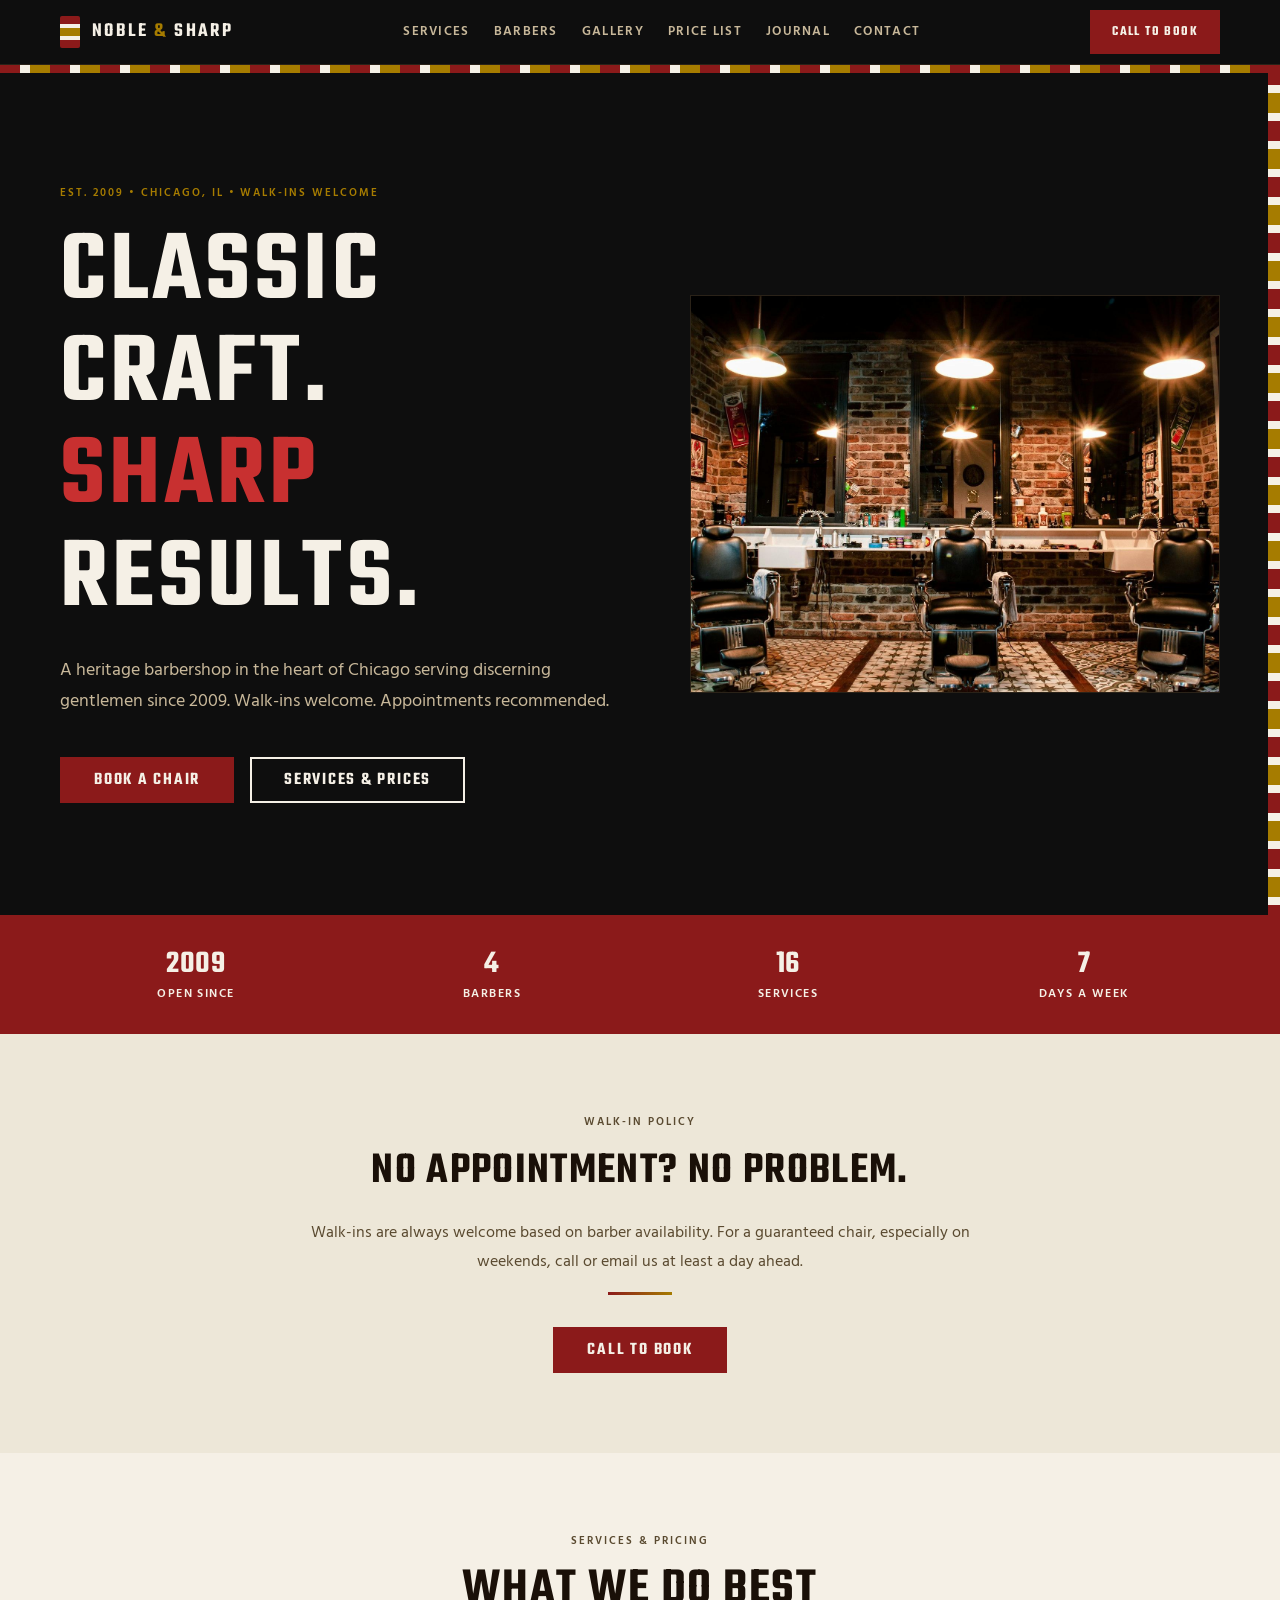
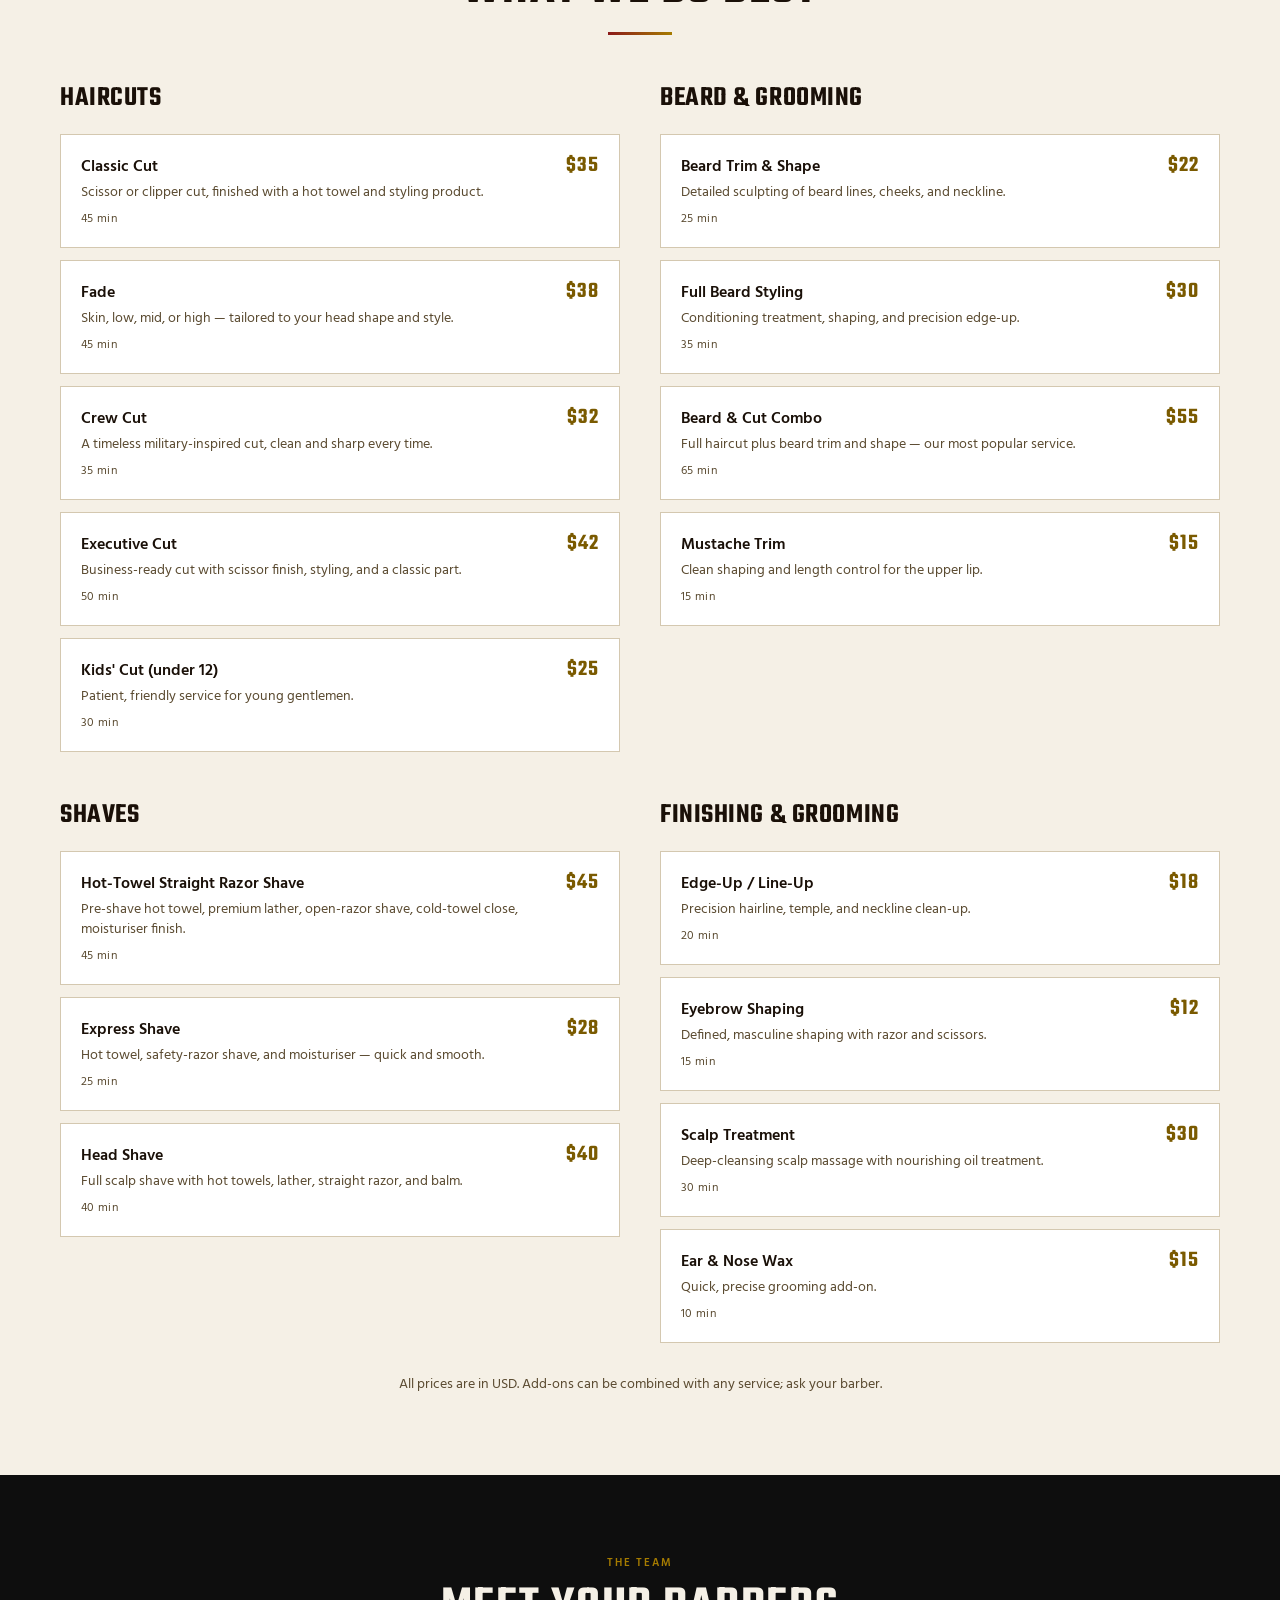
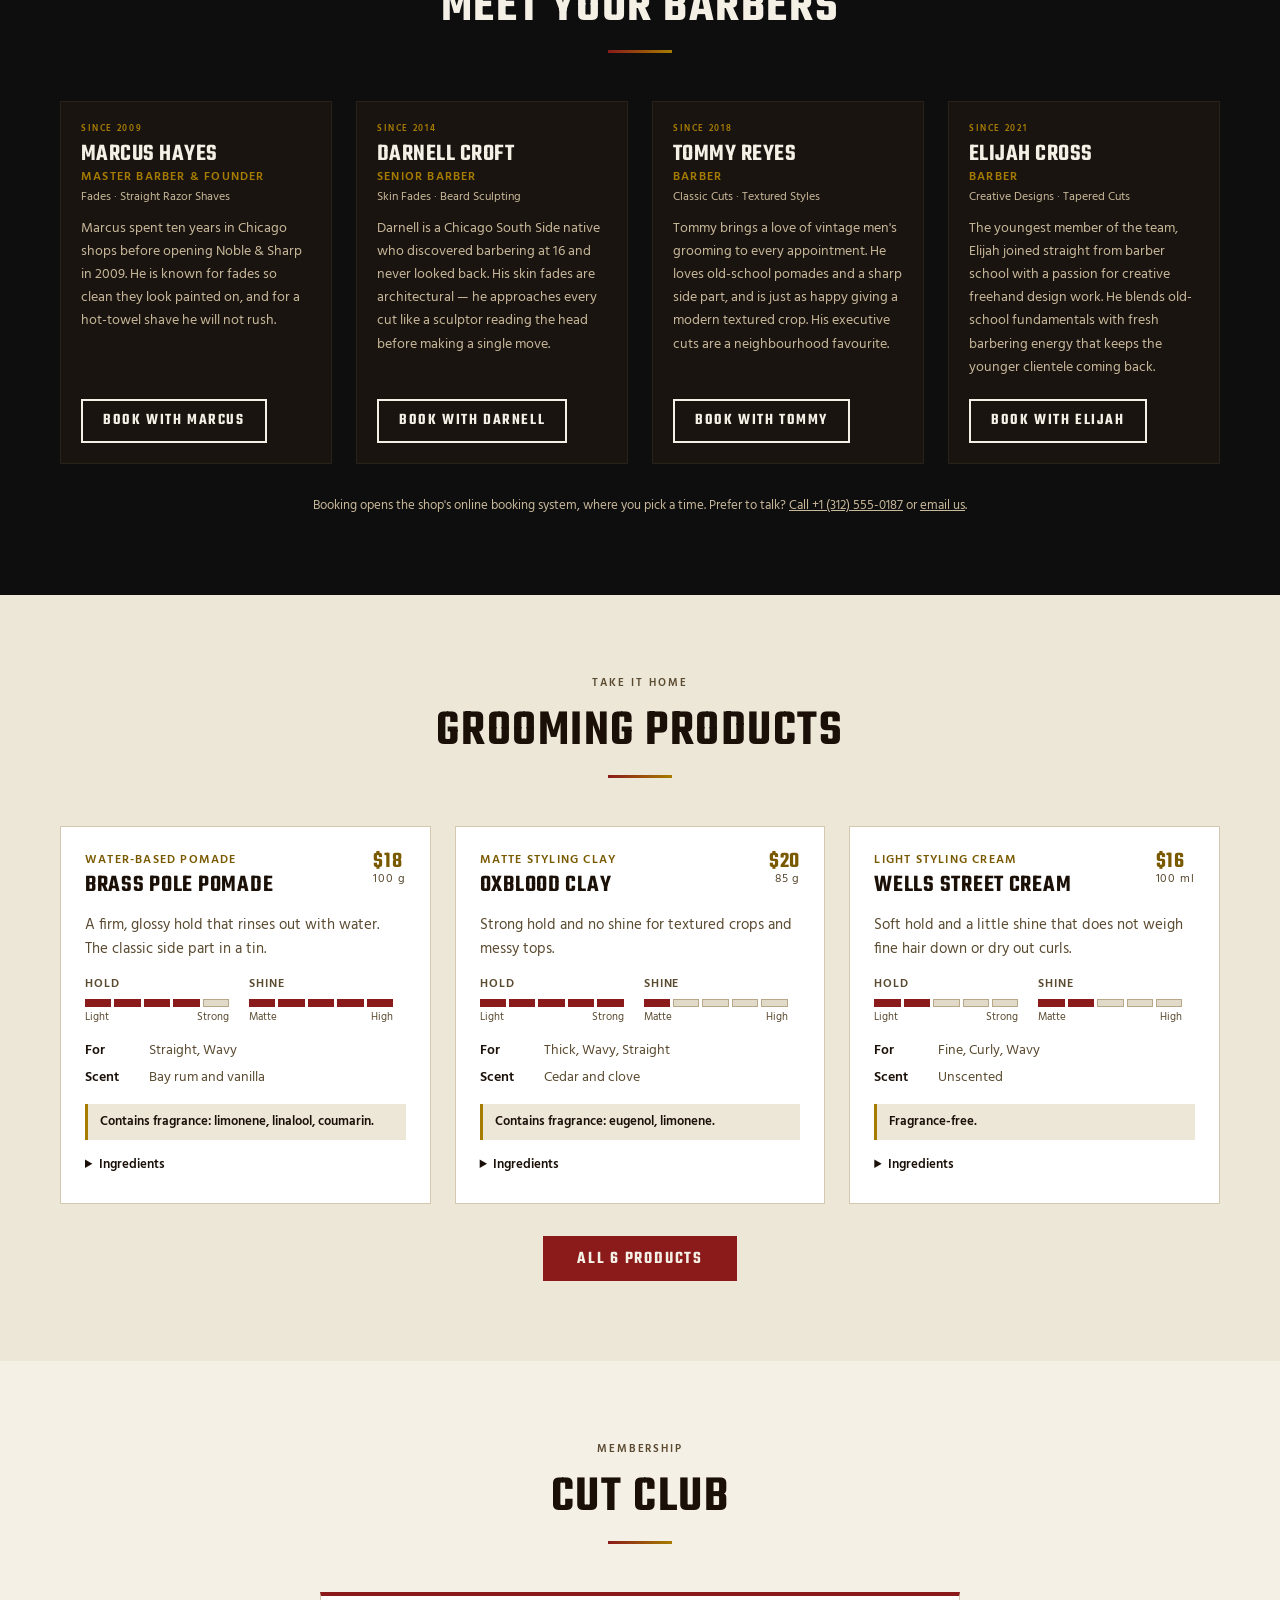
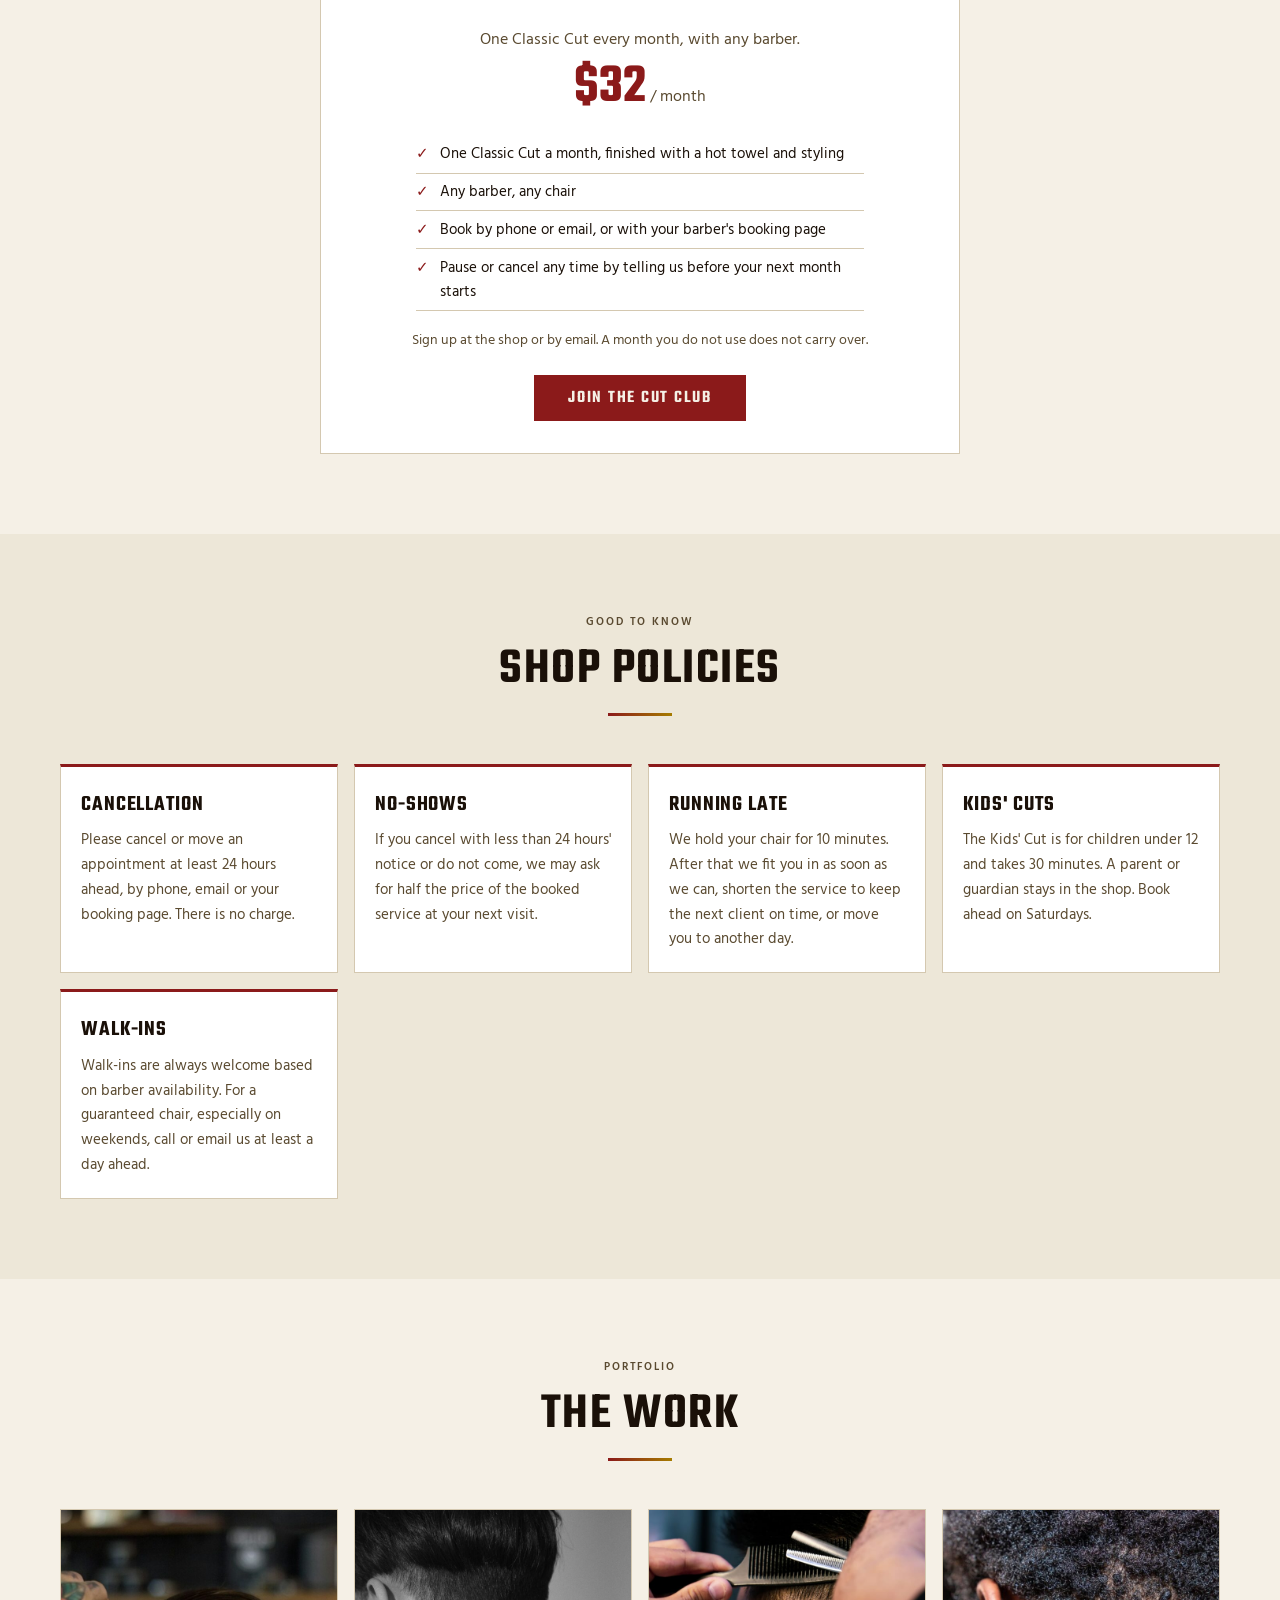
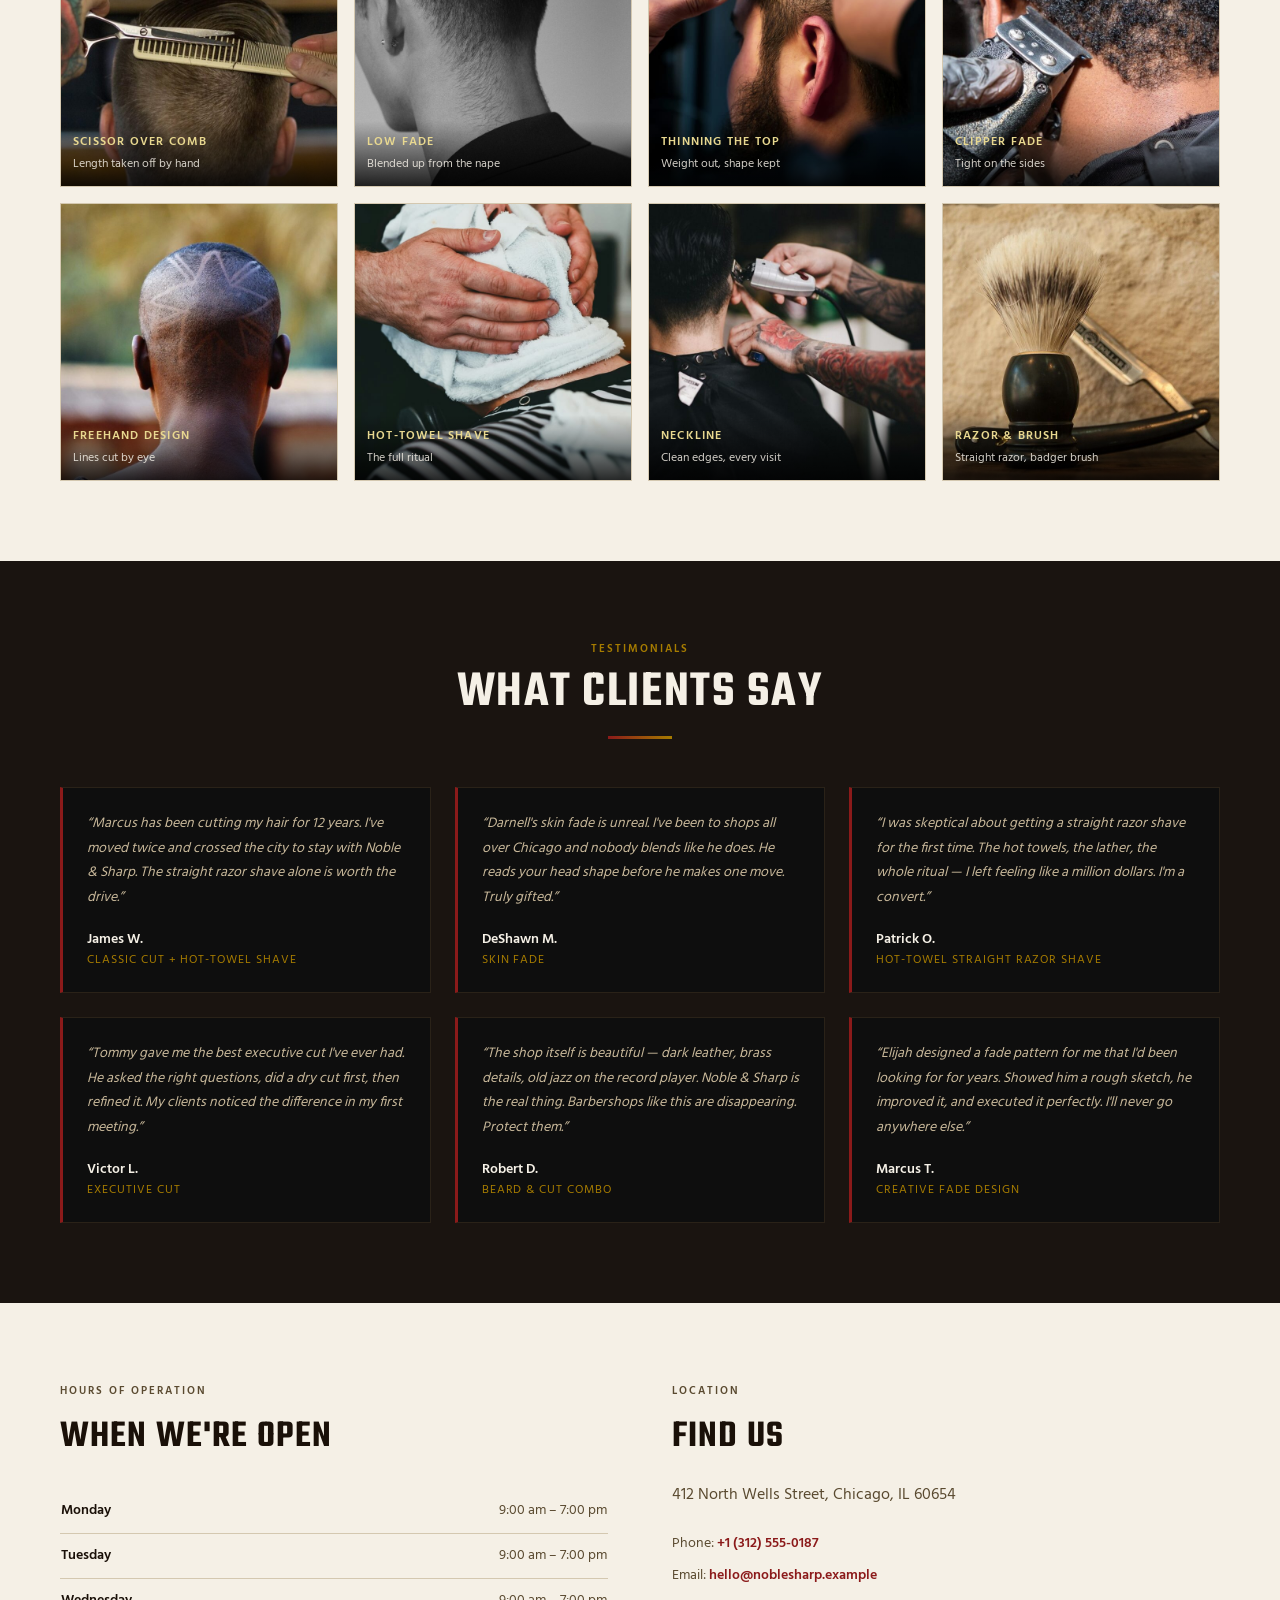
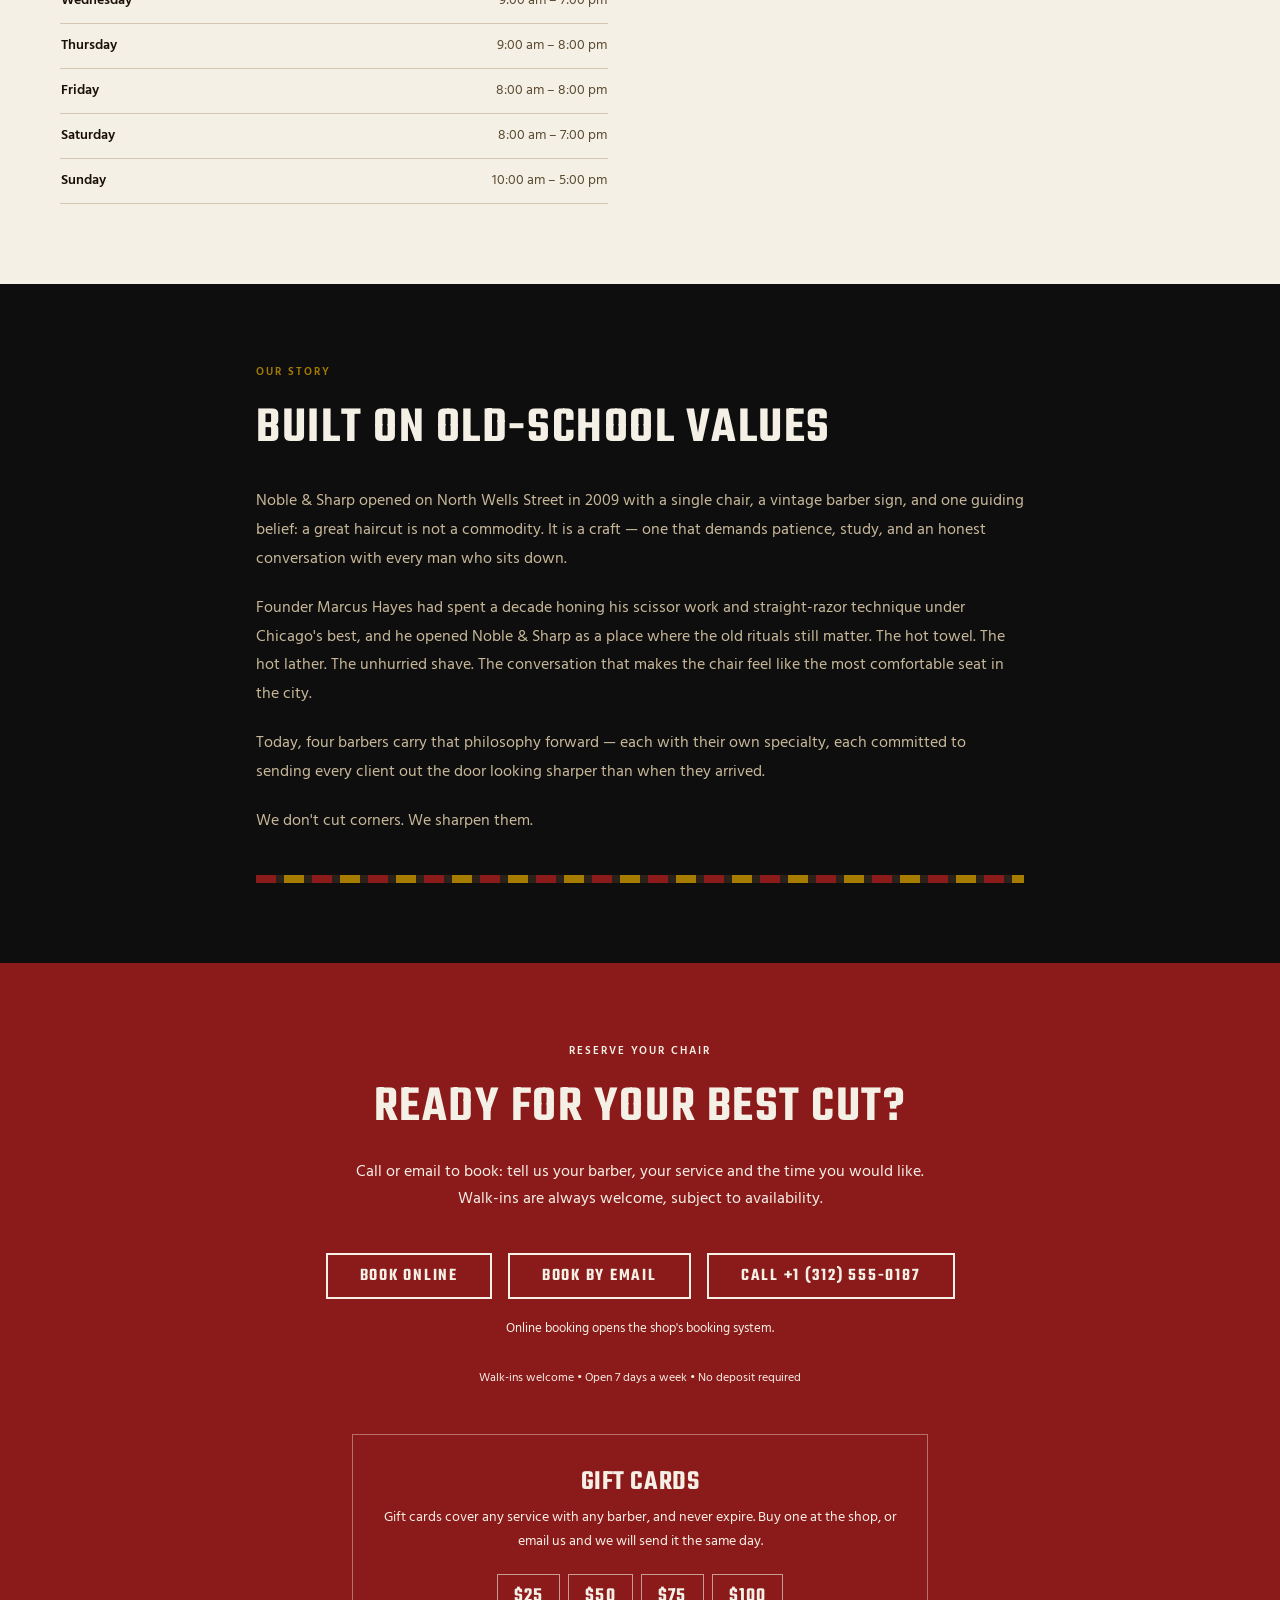
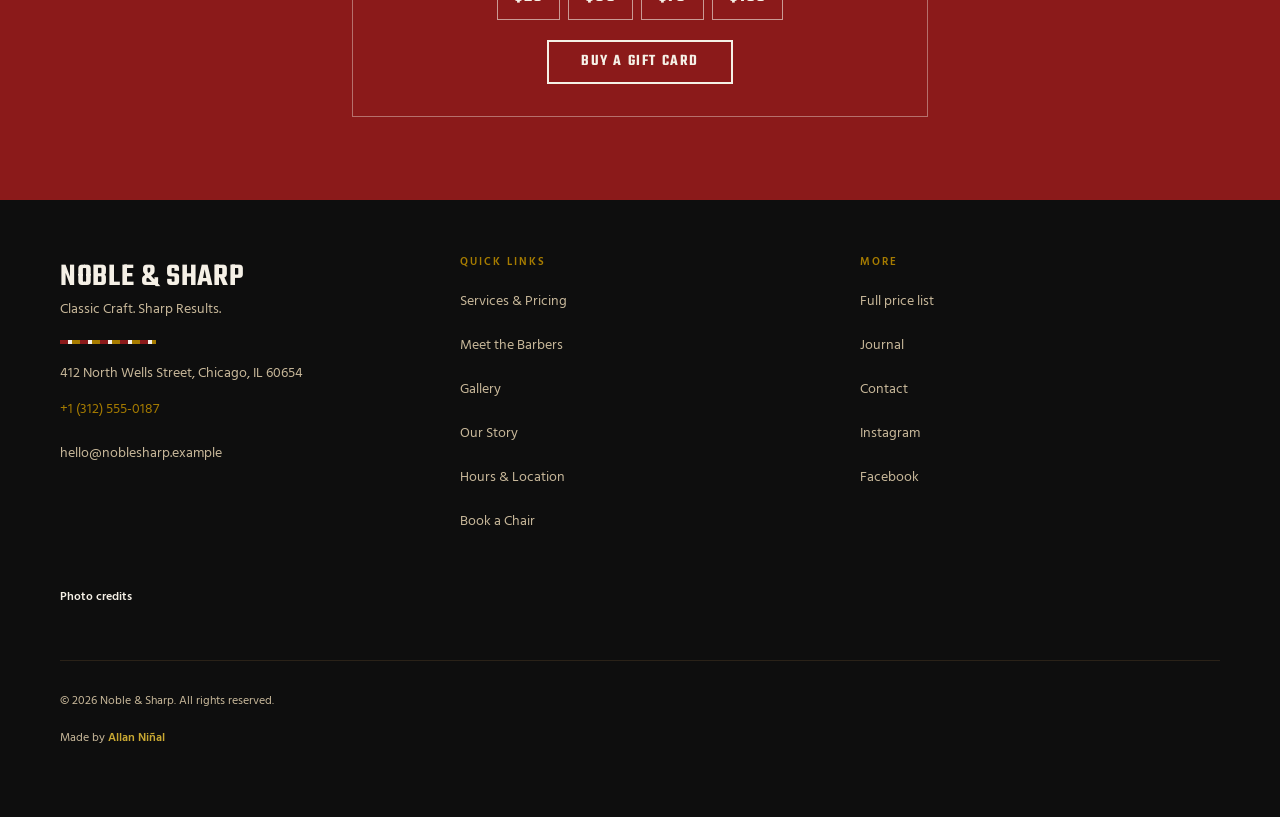
==== commit 9198dd51: "1.1.0: Book with your barber buttons; grooming products with hold and shine meters, ingredients and " ====
--- a/index.html
+++ b/index.html
@@ -1,4 +1,7 @@
-<!DOCTYPE html><html lang="en" class="scroll-smooth"> <head><meta charset="utf-8"><meta name="viewport" content="width=device-width, initial-scale=1, viewport-fit=cover"><meta name="theme-color" content="#0E0E0E"><title>Noble &amp; Sharp Barbershop — Chicago, IL</title><meta name="description" content="Noble &#38; Sharp is a heritage barbershop in Chicago offering precision haircuts, fades, beard grooming, and hot-towel shaves. Walk-ins welcome. Book by phone or email."><link rel="canonical" href="https://example.com/"><meta name="robots" content="index, follow"><meta name="author" content="Noble &#38; Sharp Barbershop — Chicago, IL"><!-- Open Graph --><meta property="og:title" content="Noble &#38; Sharp Barbershop — Chicago, IL"><meta property="og:description" content="Noble &#38; Sharp is a heritage barbershop in Chicago offering precision haircuts, fades, beard grooming, and hot-towel shaves. Walk-ins welcome. Book by phone or email."><meta property="og:url" content="https://example.com/"><meta property="og:type" content="website"><meta property="og:site_name" content="Noble &#38; Sharp"><meta property="og:locale" content="en_US"><meta property="og:image" content="https://example.com/og-image.png"><meta property="og:image:type" content="image/png"><meta property="og:image:width" content="1200"><meta property="og:image:height" content="630"><meta property="og:image:alt" content="Noble &#38; Sharp — Barbershop, Chicago"><!-- Twitter / X --><meta name="twitter:card" content="summary_large_image"><meta name="twitter:site" content="@example"><meta name="twitter:creator" content="@example"><meta name="twitter:title" content="Noble &#38; Sharp Barbershop — Chicago, IL"><meta name="twitter:description" content="Noble &#38; Sharp is a heritage barbershop in Chicago offering precision haircuts, fades, beard grooming, and hot-towel shaves. Walk-ins welcome. Book by phone or email."><meta name="twitter:image" content="https://example.com/og-image.png"><link rel="icon" href="./favicon.svg" type="image/svg+xml"><link rel="apple-touch-icon" href="./favicon.svg"><script type="application/ld+json">{"@context":"https://schema.org","@type":"HairSalon","@id":"https://example.com/","name":"Noble & Sharp","url":"https://example.com/","description":"Noble & Sharp is a heritage barbershop in Chicago offering precision haircuts, fades, beard grooming, and hot-towel shaves. Walk-ins welcome. Book by phone or email.","telephone":"+1 (312) 555-0187","email":"hello@noblesharp.example","address":{"@type":"PostalAddress","streetAddress":"412 North Wells Street","addressLocality":"Chicago","addressRegion":"IL","postalCode":"60654","addressCountry":"US"},"openingHoursSpecification":[{"@type":"OpeningHoursSpecification","dayOfWeek":["Monday","Tuesday","Wednesday"],"opens":"09:00","closes":"19:00"},{"@type":"OpeningHoursSpecification","dayOfWeek":["Thursday"],"opens":"09:00","closes":"20:00"},{"@type":"OpeningHoursSpecification","dayOfWeek":["Friday"],"opens":"08:00","closes":"20:00"},{"@type":"OpeningHoursSpecification","dayOfWeek":"Saturday","opens":"08:00","closes":"19:00"},{"@type":"OpeningHoursSpecification","dayOfWeek":"Sunday","opens":"10:00","closes":"17:00"}],"priceRange":"$–$$","currenciesAccepted":"USD","paymentAccepted":"Cash, Credit Card","image":"https://example.com/og-image.png","sameAs":["https://www.instagram.com/","https://www.facebook.com/"]}</script><script type="application/ld+json">{"@context":"https://schema.org","@type":"Service","name":"Barbershop Services","provider":{"@type":"HairSalon","name":"Noble & Sharp"},"hasOfferCatalog":{"@type":"OfferCatalog","name":"Barbershop Services","itemListElement":[{"@type":"Offer","itemOffered":{"@type":"Service","name":"Classic Haircut"},"priceSpecification":{"@type":"PriceSpecification","priceCurrency":"USD","price":35}},{"@type":"Offer","itemOffered":{"@type":"Service","name":"Fade"},"priceSpecification":{"@type":"PriceSpecification","priceCurrency":"USD","price":38}},{"@type":"Offer","itemOffered":{"@type":"Service","name":"Hot-Towel Straight Razor Shave"},"priceSpecification":{"@type":"PriceSpecification","priceCurrency":"USD","price":45}},{"@type":"Offer","itemOffered":{"@type":"Service","name":"Beard & Cut Combo"},"priceSpecification":{"@type":"PriceSpecification","priceCurrency":"USD","price":55}}]}}</script><link rel="stylesheet" href="./assets/index.DVn2jGqV.css"></head> <body class="min-h-screen flex flex-col antialiased" style="background-color: var(--color-bg); color: var(--color-text);"> <header class="site-header sticky top-0 z-50"> <div class="container-x flex items-center justify-between h-16 gap-4"> <!-- Wordmark --> <a href="./index.html" class="flex items-center gap-3" style="min-height: 44px;" aria-label="Noble &#38; Sharp — Home"> <span aria-hidden="true" class="pole-mark"></span> <span class="font-display text-xl tracking-widest uppercase" style="font-family: var(--font-display); color: var(--color-text-inv); letter-spacing: 0.12em; line-height:1;">
+<!DOCTYPE html><html lang="en" class="scroll-smooth"> <head><meta charset="utf-8"><meta name="viewport" content="width=device-width, initial-scale=1, viewport-fit=cover"><meta name="theme-color" content="#0E0E0E"><title>Noble &amp; Sharp Barbershop — Chicago, IL</title><meta name="description" content="Noble &#38; Sharp is a heritage barbershop in Chicago offering precision haircuts, fades, beard grooming, and hot-towel shaves. Walk-ins welcome. Book by phone or email."><link rel="canonical" href="https://example.com/"><meta name="robots" content="index, follow"><meta name="author" content="Noble &#38; Sharp Barbershop — Chicago, IL"><!-- Open Graph --><meta property="og:title" content="Noble &#38; Sharp Barbershop — Chicago, IL"><meta property="og:description" content="Noble &#38; Sharp is a heritage barbershop in Chicago offering precision haircuts, fades, beard grooming, and hot-towel shaves. Walk-ins welcome. Book by phone or email."><meta property="og:url" content="https://example.com/"><meta property="og:type" content="website"><meta property="og:site_name" content="Noble &#38; Sharp"><meta property="og:locale" content="en_US"><meta property="og:image" content="https://example.com/og-image.png"><meta property="og:image:type" content="image/png"><meta property="og:image:width" content="1200"><meta property="og:image:height" content="630"><meta property="og:image:alt" content="Noble &#38; Sharp — Barbershop, Chicago"><!-- Twitter / X --><meta name="twitter:card" content="summary_large_image"><meta name="twitter:site" content="@example"><meta name="twitter:creator" content="@example"><meta name="twitter:title" content="Noble &#38; Sharp Barbershop — Chicago, IL"><meta name="twitter:description" content="Noble &#38; Sharp is a heritage barbershop in Chicago offering precision haircuts, fades, beard grooming, and hot-towel shaves. Walk-ins welcome. Book by phone or email."><meta name="twitter:image" content="https://example.com/og-image.png"><link rel="icon" href="./favicon.svg" type="image/svg+xml"><link rel="apple-touch-icon" href="./favicon.svg"><script type="application/ld+json">{"@context":"https://schema.org","@type":"HairSalon","@id":"https://example.com/","name":"Noble & Sharp","url":"https://example.com/","description":"Noble & Sharp is a heritage barbershop in Chicago offering precision haircuts, fades, beard grooming, and hot-towel shaves. Walk-ins welcome. Book by phone or email.","telephone":"+1 (312) 555-0187","email":"hello@noblesharp.example","address":{"@type":"PostalAddress","streetAddress":"412 North Wells Street","addressLocality":"Chicago","addressRegion":"IL","postalCode":"60654","addressCountry":"US"},"openingHoursSpecification":[{"@type":"OpeningHoursSpecification","dayOfWeek":["Monday","Tuesday","Wednesday"],"opens":"09:00","closes":"19:00"},{"@type":"OpeningHoursSpecification","dayOfWeek":["Thursday"],"opens":"09:00","closes":"20:00"},{"@type":"OpeningHoursSpecification","dayOfWeek":["Friday"],"opens":"08:00","closes":"20:00"},{"@type":"OpeningHoursSpecification","dayOfWeek":"Saturday","opens":"08:00","closes":"19:00"},{"@type":"OpeningHoursSpecification","dayOfWeek":"Sunday","opens":"10:00","closes":"17:00"}],"priceRange":"$–$$","currenciesAccepted":"USD","paymentAccepted":"Cash, Credit Card","image":"https://example.com/og-image.png","sameAs":["https://www.instagram.com/","https://www.facebook.com/"]}</script><script type="application/ld+json">{"@context":"https://schema.org","@type":"Service","name":"Barbershop Services","provider":{"@type":"HairSalon","name":"Noble & Sharp"},"hasOfferCatalog":{"@type":"OfferCatalog","name":"Barbershop Services","itemListElement":[{"@type":"Offer","itemOffered":{"@type":"Service","name":"Classic Haircut"},"priceSpecification":{"@type":"PriceSpecification","priceCurrency":"USD","price":35}},{"@type":"Offer","itemOffered":{"@type":"Service","name":"Fade"},"priceSpecification":{"@type":"PriceSpecification","priceCurrency":"USD","price":38}},{"@type":"Offer","itemOffered":{"@type":"Service","name":"Hot-Towel Straight Razor Shave"},"priceSpecification":{"@type":"PriceSpecification","priceCurrency":"USD","price":45}},{"@type":"Offer","itemOffered":{"@type":"Service","name":"Beard & Cut Combo"},"priceSpecification":{"@type":"PriceSpecification","priceCurrency":"USD","price":55}}]}}</script><link rel="stylesheet" href="./assets/index.DkOlHXBH.css">
+<style>.policies[data-astro-cid-nocaygu7]{display:grid;grid-template-columns:repeat(auto-fit,minmax(15rem,1fr));gap:1rem;margin:0}.policies__item[data-astro-cid-nocaygu7]{padding:1.25rem;background:var(--color-surface);border:1px solid var(--color-border);border-top:3px solid var(--color-oxblood)}.policies[data-astro-cid-nocaygu7] dt[data-astro-cid-nocaygu7]{font-family:var(--font-display);font-size:1.375rem;letter-spacing:.04em;text-transform:uppercase;color:var(--color-text);margin:0 0 .4rem}.policies[data-astro-cid-nocaygu7] dd[data-astro-cid-nocaygu7]{margin:0;font-family:var(--font-body);font-size:.9375rem;line-height:1.65;color:var(--color-text-muted)}@media print{.policies[data-astro-cid-nocaygu7]{display:block}.policies__item[data-astro-cid-nocaygu7]{-moz-column-break-inside:avoid;break-inside:avoid;margin-bottom:.75rem}}
+.meter__label[data-astro-cid-mvsf5zh2]{font-family:var(--font-body);font-size:.75rem;font-weight:600;text-transform:uppercase;letter-spacing:.08em;color:var(--color-text-muted);margin:0 0 .25rem}.meter__bars[data-astro-cid-mvsf5zh2]{display:grid;grid-template-columns:repeat(5,1fr);gap:3px;max-width:9rem}.meter__bar[data-astro-cid-mvsf5zh2]{height:.5rem;background:var(--color-bg-3);border:1px solid var(--color-border-strong)}.meter__bar[data-astro-cid-mvsf5zh2].is-on{background:var(--color-oxblood);border-color:var(--color-oxblood)}.meter__ends[data-astro-cid-mvsf5zh2]{display:flex;justify-content:space-between;width:9rem;font-family:var(--font-body);font-size:.6875rem;color:var(--color-text-muted);margin:.125rem 0 0}.product-card[data-astro-cid-tjdfhdqb]{display:flex;flex-direction:column;gap:.9rem;padding:1.5rem;background:var(--color-surface);border:1px solid var(--color-border);height:100%}.product-card__head[data-astro-cid-tjdfhdqb]{display:flex;justify-content:space-between;align-items:flex-start;gap:1rem}.product-card__kind[data-astro-cid-tjdfhdqb]{font-family:var(--font-body);font-size:.75rem;font-weight:600;text-transform:uppercase;letter-spacing:.1em;color:var(--color-brass-on-light);margin:0 0 .15rem}.product-card__name[data-astro-cid-tjdfhdqb]{font-size:1.5rem;margin:0}.product-card__size[data-astro-cid-tjdfhdqb]{display:block;font-family:var(--font-body);font-size:.75rem;font-weight:400;color:var(--color-text-muted);text-align:right}.product-card__desc[data-astro-cid-tjdfhdqb]{font-family:var(--font-body);font-size:.9375rem;line-height:1.6;color:var(--color-text-muted);margin:0}.product-card__meters[data-astro-cid-tjdfhdqb]{display:flex;flex-wrap:wrap;gap:1.25rem}.product-card__facts[data-astro-cid-tjdfhdqb]{margin:0;display:grid;gap:.25rem;font-family:var(--font-body);font-size:.875rem}.product-card__facts[data-astro-cid-tjdfhdqb] div[data-astro-cid-tjdfhdqb]{display:flex;gap:.5rem}.product-card__facts[data-astro-cid-tjdfhdqb] dt[data-astro-cid-tjdfhdqb]{font-weight:600;min-width:3.5rem;color:var(--color-text)}.product-card__facts[data-astro-cid-tjdfhdqb] dd[data-astro-cid-tjdfhdqb]{margin:0;color:var(--color-text-muted)}.product-card__safety[data-astro-cid-tjdfhdqb]{font-family:var(--font-body);font-size:.8125rem;font-weight:600;color:var(--color-text);margin:0;padding:.5rem .75rem;background:var(--color-bg-2);border-left:3px solid var(--color-brass)}.product-card__ing[data-astro-cid-tjdfhdqb]{margin-top:auto;font-family:var(--font-body);font-size:.8125rem;color:var(--color-text-muted)}.product-card__ing[data-astro-cid-tjdfhdqb] summary[data-astro-cid-tjdfhdqb]{cursor:pointer;font-weight:600;color:var(--color-text);min-height:24px}.product-card__ing[data-astro-cid-tjdfhdqb] p[data-astro-cid-tjdfhdqb]{margin:.4rem 0 0;line-height:1.55}
+</style></head> <body class="min-h-screen flex flex-col antialiased" style="background-color: var(--color-bg); color: var(--color-text);"> <header class="site-header sticky top-0 z-50"> <div class="container-x flex items-center justify-between h-16 gap-4"> <!-- Wordmark --> <a href="./index.html" class="flex items-center gap-3" style="min-height: 44px;" aria-label="Noble &#38; Sharp — Home"> <span aria-hidden="true" class="pole-mark"></span> <span class="font-display text-xl tracking-widest uppercase" style="font-family: var(--font-display); color: var(--color-text-inv); letter-spacing: 0.12em; line-height:1;">
 Noble <span style="color: var(--color-brass);">&amp;</span> Sharp
 </span> </a> <nav aria-label="Main navigation" class="hidden lg:flex items-center gap-2"> <a href="./index.html#services" class="nav-link">Services</a><a href="./index.html#team" class="nav-link">Barbers</a><a href="./index.html#gallery" class="nav-link">Gallery</a><a href="./services/index.html" class="nav-link">Price List</a><a href="./journal/index.html" class="nav-link">Journal</a><a href="./contact/index.html" class="nav-link">Contact</a> </nav> <a href="tel:+13125550187" class="hidden lg:inline-flex btn-primary" style="font-size: 0.875rem; padding: 0.5rem 1.25rem; min-height: 44px;">
 Call to Book
@@ -24,7 +27,9 @@
 Call to Book
 </a> </div> </div> </section>  <section id="services" class="section" aria-label="Services and pricing"> <div class="container-x"> <header class="section-header"> <p class="eyebrow">Services &amp; Pricing</p> <h2 class="headline-lg mt-2">What We Do Best</h2> <div class="divider"></div> </header> <div class="grid grid-cols-1 lg:grid-cols-2 gap-x-10 gap-y-12"> <div> <h3 class="headline-md mb-5" style="font-size: 1.75rem;">Haircuts</h3> <ul class="grid gap-3 list-none p-0 m-0"> <li class="flex items-start justify-between gap-4 p-5" style="border: 1px solid var(--color-border); background-color: var(--color-surface);"> <div class="flex-1 min-w-0"> <p class="font-semibold text-base mb-1" style="font-family: var(--font-body); color: var(--color-text);">Classic Cut</p> <p class="text-sm" style="color: var(--color-text-muted); font-family: var(--font-body);">Scissor or clipper cut, finished with a hot towel and styling product.</p> <p class="text-xs mt-2 tracking-wide" style="color: var(--color-text-faint); font-family: var(--font-body);">45 min</p> </div> <p class="price-tag flex-shrink-0">$35</p> </li><li class="flex items-start justify-between gap-4 p-5" style="border: 1px solid var(--color-border); background-color: var(--color-surface);"> <div class="flex-1 min-w-0"> <p class="font-semibold text-base mb-1" style="font-family: var(--font-body); color: var(--color-text);">Fade</p> <p class="text-sm" style="color: var(--color-text-muted); font-family: var(--font-body);">Skin, low, mid, or high — tailored to your head shape and style.</p> <p class="text-xs mt-2 tracking-wide" style="color: var(--color-text-faint); font-family: var(--font-body);">45 min</p> </div> <p class="price-tag flex-shrink-0">$38</p> </li><li class="flex items-start justify-between gap-4 p-5" style="border: 1px solid var(--color-border); background-color: var(--color-surface);"> <div class="flex-1 min-w-0"> <p class="font-semibold text-base mb-1" style="font-family: var(--font-body); color: var(--color-text);">Crew Cut</p> <p class="text-sm" style="color: var(--color-text-muted); font-family: var(--font-body);">A timeless military-inspired cut, clean and sharp every time.</p> <p class="text-xs mt-2 tracking-wide" style="color: var(--color-text-faint); font-family: var(--font-body);">35 min</p> </div> <p class="price-tag flex-shrink-0">$32</p> </li><li class="flex items-start justify-between gap-4 p-5" style="border: 1px solid var(--color-border); background-color: var(--color-surface);"> <div class="flex-1 min-w-0"> <p class="font-semibold text-base mb-1" style="font-family: var(--font-body); color: var(--color-text);">Executive Cut</p> <p class="text-sm" style="color: var(--color-text-muted); font-family: var(--font-body);">Business-ready cut with scissor finish, styling, and a classic part.</p> <p class="text-xs mt-2 tracking-wide" style="color: var(--color-text-faint); font-family: var(--font-body);">50 min</p> </div> <p class="price-tag flex-shrink-0">$42</p> </li><li class="flex items-start justify-between gap-4 p-5" style="border: 1px solid var(--color-border); background-color: var(--color-surface);"> <div class="flex-1 min-w-0"> <p class="font-semibold text-base mb-1" style="font-family: var(--font-body); color: var(--color-text);">Kids&#39; Cut (under 12)</p> <p class="text-sm" style="color: var(--color-text-muted); font-family: var(--font-body);">Patient, friendly service for young gentlemen.</p> <p class="text-xs mt-2 tracking-wide" style="color: var(--color-text-faint); font-family: var(--font-body);">30 min</p> </div> <p class="price-tag flex-shrink-0">$25</p> </li> </ul> </div><div> <h3 class="headline-md mb-5" style="font-size: 1.75rem;">Beard &amp; Grooming</h3> <ul class="grid gap-3 list-none p-0 m-0"> <li class="flex items-start justify-between gap-4 p-5" style="border: 1px solid var(--color-border); background-color: var(--color-surface);"> <div class="flex-1 min-w-0"> <p class="font-semibold text-base mb-1" style="font-family: var(--font-body); color: var(--color-text);">Beard Trim &amp; Shape</p> <p class="text-sm" style="color: var(--color-text-muted); font-family: var(--font-body);">Detailed sculpting of beard lines, cheeks, and neckline.</p> <p class="text-xs mt-2 tracking-wide" style="color: var(--color-text-faint); font-family: var(--font-body);">25 min</p> </div> <p class="price-tag flex-shrink-0">$22</p> </li><li class="flex items-start justify-between gap-4 p-5" style="border: 1px solid var(--color-border); background-color: var(--color-surface);"> <div class="flex-1 min-w-0"> <p class="font-semibold text-base mb-1" style="font-family: var(--font-body); color: var(--color-text);">Full Beard Styling</p> <p class="text-sm" style="color: var(--color-text-muted); font-family: var(--font-body);">Conditioning treatment, shaping, and precision edge-up.</p> <p class="text-xs mt-2 tracking-wide" style="color: var(--color-text-faint); font-family: var(--font-body);">35 min</p> </div> <p class="price-tag flex-shrink-0">$30</p> </li><li class="flex items-start justify-between gap-4 p-5" style="border: 1px solid var(--color-border); background-color: var(--color-surface);"> <div class="flex-1 min-w-0"> <p class="font-semibold text-base mb-1" style="font-family: var(--font-body); color: var(--color-text);">Beard &amp; Cut Combo</p> <p class="text-sm" style="color: var(--color-text-muted); font-family: var(--font-body);">Full haircut plus beard trim and shape — our most popular service.</p> <p class="text-xs mt-2 tracking-wide" style="color: var(--color-text-faint); font-family: var(--font-body);">65 min</p> </div> <p class="price-tag flex-shrink-0">$55</p> </li><li class="flex items-start justify-between gap-4 p-5" style="border: 1px solid var(--color-border); background-color: var(--color-surface);"> <div class="flex-1 min-w-0"> <p class="font-semibold text-base mb-1" style="font-family: var(--font-body); color: var(--color-text);">Mustache Trim</p> <p class="text-sm" style="color: var(--color-text-muted); font-family: var(--font-body);">Clean shaping and length control for the upper lip.</p> <p class="text-xs mt-2 tracking-wide" style="color: var(--color-text-faint); font-family: var(--font-body);">15 min</p> </div> <p class="price-tag flex-shrink-0">$15</p> </li> </ul> </div><div> <h3 class="headline-md mb-5" style="font-size: 1.75rem;">Shaves</h3> <ul class="grid gap-3 list-none p-0 m-0"> <li class="flex items-start justify-between gap-4 p-5" style="border: 1px solid var(--color-border); background-color: var(--color-surface);"> <div class="flex-1 min-w-0"> <p class="font-semibold text-base mb-1" style="font-family: var(--font-body); color: var(--color-text);">Hot-Towel Straight Razor Shave</p> <p class="text-sm" style="color: var(--color-text-muted); font-family: var(--font-body);">Pre-shave hot towel, premium lather, open-razor shave, cold-towel close, moisturiser finish.</p> <p class="text-xs mt-2 tracking-wide" style="color: var(--color-text-faint); font-family: var(--font-body);">45 min</p> </div> <p class="price-tag flex-shrink-0">$45</p> </li><li class="flex items-start justify-between gap-4 p-5" style="border: 1px solid var(--color-border); background-color: var(--color-surface);"> <div class="flex-1 min-w-0"> <p class="font-semibold text-base mb-1" style="font-family: var(--font-body); color: var(--color-text);">Express Shave</p> <p class="text-sm" style="color: var(--color-text-muted); font-family: var(--font-body);">Hot towel, safety-razor shave, and moisturiser — quick and smooth.</p> <p class="text-xs mt-2 tracking-wide" style="color: var(--color-text-faint); font-family: var(--font-body);">25 min</p> </div> <p class="price-tag flex-shrink-0">$28</p> </li><li class="flex items-start justify-between gap-4 p-5" style="border: 1px solid var(--color-border); background-color: var(--color-surface);"> <div class="flex-1 min-w-0"> <p class="font-semibold text-base mb-1" style="font-family: var(--font-body); color: var(--color-text);">Head Shave</p> <p class="text-sm" style="color: var(--color-text-muted); font-family: var(--font-body);">Full scalp shave with hot towels, lather, straight razor, and balm.</p> <p class="text-xs mt-2 tracking-wide" style="color: var(--color-text-faint); font-family: var(--font-body);">40 min</p> </div> <p class="price-tag flex-shrink-0">$40</p> </li> </ul> </div><div> <h3 class="headline-md mb-5" style="font-size: 1.75rem;">Finishing &amp; Grooming</h3> <ul class="grid gap-3 list-none p-0 m-0"> <li class="flex items-start justify-between gap-4 p-5" style="border: 1px solid var(--color-border); background-color: var(--color-surface);"> <div class="flex-1 min-w-0"> <p class="font-semibold text-base mb-1" style="font-family: var(--font-body); color: var(--color-text);">Edge-Up / Line-Up</p> <p class="text-sm" style="color: var(--color-text-muted); font-family: var(--font-body);">Precision hairline, temple, and neckline clean-up.</p> <p class="text-xs mt-2 tracking-wide" style="color: var(--color-text-faint); font-family: var(--font-body);">20 min</p> </div> <p class="price-tag flex-shrink-0">$18</p> </li><li class="flex items-start justify-between gap-4 p-5" style="border: 1px solid var(--color-border); background-color: var(--color-surface);"> <div class="flex-1 min-w-0"> <p class="font-semibold text-base mb-1" style="font-family: var(--font-body); color: var(--color-text);">Eyebrow Shaping</p> <p class="text-sm" style="color: var(--color-text-muted); font-family: var(--font-body);">Defined, masculine shaping with razor and scissors.</p> <p class="text-xs mt-2 tracking-wide" style="color: var(--color-text-faint); font-family: var(--font-body);">15 min</p> </div> <p class="price-tag flex-shrink-0">$12</p> </li><li class="flex items-start justify-between gap-4 p-5" style="border: 1px solid var(--color-border); background-color: var(--color-surface);"> <div class="flex-1 min-w-0"> <p class="font-semibold text-base mb-1" style="font-family: var(--font-body); color: var(--color-text);">Scalp Treatment</p> <p class="text-sm" style="color: var(--color-text-muted); font-family: var(--font-body);">Deep-cleansing scalp massage with nourishing oil treatment.</p> <p class="text-xs mt-2 tracking-wide" style="color: var(--color-text-faint); font-family: var(--font-body);">30 min</p> </div> <p class="price-tag flex-shrink-0">$30</p> </li><li class="flex items-start justify-between gap-4 p-5" style="border: 1px solid var(--color-border); background-color: var(--color-surface);"> <div class="flex-1 min-w-0"> <p class="font-semibold text-base mb-1" style="font-family: var(--font-body); color: var(--color-text);">Ear &amp; Nose Wax</p> <p class="text-sm" style="color: var(--color-text-muted); font-family: var(--font-body);">Quick, precise grooming add-on.</p> <p class="text-xs mt-2 tracking-wide" style="color: var(--color-text-faint); font-family: var(--font-body);">10 min</p> </div> <p class="price-tag flex-shrink-0">$15</p> </li> </ul> </div> </div> <p class="text-sm text-center mt-8" style="color: var(--color-text-faint); font-family: var(--font-body);">
 All prices are in USD. Add-ons can be combined with any service; ask your barber.
-</p> </div> </section>  <section id="team" class="section" style="background-color: var(--color-dark);" aria-label="Meet the barbers"> <div class="container-x"> <header class="section-header"> <p class="eyebrow-inv">The Team</p> <h2 class="headline-lg mt-2" style="color: var(--color-text-inv);">Meet Your Barbers</h2> <div class="divider"></div> </header> <div class="grid grid-cols-1 sm:grid-cols-2 lg:grid-cols-4 gap-6"> <article class="flex flex-col" style="background-color: var(--color-dark-2); border: 1px solid var(--color-dark-3);"> <div class="p-5 flex-1 flex flex-col"> <p class="eyebrow-inv mb-1" style="font-size: 0.5625rem;">Since 2009</p> <h3 class="headline-md mb-0.5" style="color: var(--color-text-inv); font-size: 1.5rem;">Marcus Hayes</h3> <p class="text-xs mb-1 tracking-wider" style="color: var(--color-brass); font-family: var(--font-body); font-weight: 600; text-transform: uppercase; letter-spacing: 0.1em;">Master Barber &amp; Founder</p> <p class="text-xs mb-3" style="color: var(--color-text-inv-muted); font-family: var(--font-body);">Fades · Straight Razor Shaves</p> <p class="text-sm flex-1" style="color: var(--color-text-inv-muted); font-family: var(--font-body); line-height: 1.65;">Marcus spent ten years in Chicago shops before opening Noble &amp; Sharp in 2009. He is known for fades so clean they look painted on, and for a hot-towel shave he will not rush.</p> </div> </article><article class="flex flex-col" style="background-color: var(--color-dark-2); border: 1px solid var(--color-dark-3);"> <div class="p-5 flex-1 flex flex-col"> <p class="eyebrow-inv mb-1" style="font-size: 0.5625rem;">Since 2014</p> <h3 class="headline-md mb-0.5" style="color: var(--color-text-inv); font-size: 1.5rem;">Darnell Croft</h3> <p class="text-xs mb-1 tracking-wider" style="color: var(--color-brass); font-family: var(--font-body); font-weight: 600; text-transform: uppercase; letter-spacing: 0.1em;">Senior Barber</p> <p class="text-xs mb-3" style="color: var(--color-text-inv-muted); font-family: var(--font-body);">Skin Fades · Beard Sculpting</p> <p class="text-sm flex-1" style="color: var(--color-text-inv-muted); font-family: var(--font-body); line-height: 1.65;">Darnell is a Chicago South Side native who discovered barbering at 16 and never looked back. His skin fades are architectural — he approaches every cut like a sculptor reading the head before making a single move.</p> </div> </article><article class="flex flex-col" style="background-color: var(--color-dark-2); border: 1px solid var(--color-dark-3);"> <div class="p-5 flex-1 flex flex-col"> <p class="eyebrow-inv mb-1" style="font-size: 0.5625rem;">Since 2018</p> <h3 class="headline-md mb-0.5" style="color: var(--color-text-inv); font-size: 1.5rem;">Tommy Reyes</h3> <p class="text-xs mb-1 tracking-wider" style="color: var(--color-brass); font-family: var(--font-body); font-weight: 600; text-transform: uppercase; letter-spacing: 0.1em;">Barber</p> <p class="text-xs mb-3" style="color: var(--color-text-inv-muted); font-family: var(--font-body);">Classic Cuts · Textured Styles</p> <p class="text-sm flex-1" style="color: var(--color-text-inv-muted); font-family: var(--font-body); line-height: 1.65;">Tommy brings a love of vintage men&#39;s grooming to every appointment. He loves old-school pomades and a sharp side part, and is just as happy giving a modern textured crop. His executive cuts are a neighbourhood favourite.</p> </div> </article><article class="flex flex-col" style="background-color: var(--color-dark-2); border: 1px solid var(--color-dark-3);"> <div class="p-5 flex-1 flex flex-col"> <p class="eyebrow-inv mb-1" style="font-size: 0.5625rem;">Since 2021</p> <h3 class="headline-md mb-0.5" style="color: var(--color-text-inv); font-size: 1.5rem;">Elijah Cross</h3> <p class="text-xs mb-1 tracking-wider" style="color: var(--color-brass); font-family: var(--font-body); font-weight: 600; text-transform: uppercase; letter-spacing: 0.1em;">Barber</p> <p class="text-xs mb-3" style="color: var(--color-text-inv-muted); font-family: var(--font-body);">Creative Designs · Tapered Cuts</p> <p class="text-sm flex-1" style="color: var(--color-text-inv-muted); font-family: var(--font-body); line-height: 1.65;">The youngest member of the team, Elijah joined straight from barber school with a passion for creative freehand design work. He blends old-school fundamentals with fresh barbering energy that keeps the younger clientele coming back.</p> </div> </article> </div> </div> </section>  <section id="gallery" class="section" aria-label="Work gallery"> <div class="container-x"> <header class="section-header"> <p class="eyebrow">Portfolio</p> <h2 class="headline-lg mt-2">The Work</h2> <div class="divider"></div> </header> <div class="grid grid-cols-2 sm:grid-cols-3 lg:grid-cols-4 gap-4"> <figure class="gallery-tile"> <img src="./images/gallery/scissor-over-comb.jpg" alt="A barber's tattooed hands lifting hair with a comb and trimming over it" width="700" height="700" loading="lazy" decoding="async"> <figcaption> <span class="gallery-label">Scissor Over Comb</span> <span class="gallery-note">Length taken off by hand</span> </figcaption> </figure><figure class="gallery-tile"> <img src="./images/gallery/low-fade.jpg" alt="The back of a short haircut with a low fade, in black and white" width="700" height="700" loading="lazy" decoding="async"> <figcaption> <span class="gallery-label">Low Fade</span> <span class="gallery-note">Blended up from the nape</span> </figcaption> </figure><figure class="gallery-tile"> <img src="./images/gallery/cut-03.jpg" alt="Thinning shears and a comb working through the hair above the ear" width="700" height="700" loading="lazy" decoding="async"> <figcaption> <span class="gallery-label">Thinning the Top</span> <span class="gallery-note">Weight out, shape kept</span> </figcaption> </figure><figure class="gallery-tile"> <img src="./images/gallery/clipper-fade.jpg" alt="A clipper fading the side of a head of curly hair" width="700" height="700" loading="lazy" decoding="async"> <figcaption> <span class="gallery-label">Clipper Fade</span> <span class="gallery-note">Tight on the sides</span> </figcaption> </figure><figure class="gallery-tile"> <img src="./images/gallery/freehand-design.jpg" alt="A star pattern cut into closely shaved hair, seen from behind" width="700" height="700" loading="lazy" decoding="async"> <figcaption> <span class="gallery-label">Freehand Design</span> <span class="gallery-note">Lines cut by eye</span> </figcaption> </figure><figure class="gallery-tile"> <img src="./images/gallery/cut-06.jpg" alt="A barber's hands pressing a hot towel over a client lying back in the chair" width="700" height="700" loading="lazy" decoding="async"> <figcaption> <span class="gallery-label">Hot-Towel Shave</span> <span class="gallery-note">The full ritual</span> </figcaption> </figure><figure class="gallery-tile"> <img src="./images/gallery/neckline.jpg" alt="A clipper tidying the neckline below a short cut" width="700" height="700" loading="lazy" decoding="async"> <figcaption> <span class="gallery-label">Neckline</span> <span class="gallery-note">Clean edges, every visit</span> </figcaption> </figure><figure class="gallery-tile"> <img src="./images/gallery/razor-and-brush.jpg" alt="A straight razor and a shaving brush on a stone ledge" width="700" height="700" loading="lazy" decoding="async"> <figcaption> <span class="gallery-label">Razor &amp; Brush</span> <span class="gallery-note">Straight razor, badger brush</span> </figcaption> </figure> </div> </div> </section>  <section id="testimonials" class="section" style="background-color: var(--color-dark-2);" aria-label="Client testimonials"> <div class="container-x"> <header class="section-header"> <p class="eyebrow-inv">Testimonials</p> <h2 class="headline-lg mt-2" style="color: var(--color-text-inv);">What Clients Say</h2> <div class="divider"></div> </header> <div class="grid grid-cols-1 md:grid-cols-2 lg:grid-cols-3 gap-6"> <blockquote class="p-6 flex flex-col" style="background-color: var(--color-dark); border: 1px solid var(--color-dark-3); border-left: 3px solid var(--color-oxblood);"> <p class="text-sm flex-1 mb-5" style="color: var(--color-text-inv-muted); font-family: var(--font-body); line-height: 1.75; font-style: italic;">
+</p> </div> </section>  <section id="team" class="section" style="background-color: var(--color-dark);" aria-label="Meet the barbers"> <div class="container-x"> <header class="section-header"> <p class="eyebrow-inv">The Team</p> <h2 class="headline-lg mt-2" style="color: var(--color-text-inv);">Meet Your Barbers</h2> <div class="divider"></div> </header> <div class="grid grid-cols-1 sm:grid-cols-2 lg:grid-cols-4 gap-6"> <article class="flex flex-col" style="background-color: var(--color-dark-2); border: 1px solid var(--color-dark-3);"> <div class="p-5 flex-1 flex flex-col"> <p class="eyebrow-inv mb-1" style="font-size: 0.5625rem;">Since 2009</p> <h3 class="headline-md mb-0.5" style="color: var(--color-text-inv); font-size: 1.5rem;">Marcus Hayes</h3> <p class="text-xs mb-1 tracking-wider" style="color: var(--color-brass); font-family: var(--font-body); font-weight: 600; text-transform: uppercase; letter-spacing: 0.1em;">Master Barber &amp; Founder</p> <p class="text-xs mb-3" style="color: var(--color-text-inv-muted); font-family: var(--font-body);">Fades · Straight Razor Shaves</p> <p class="text-sm flex-1" style="color: var(--color-text-inv-muted); font-family: var(--font-body); line-height: 1.65;">Marcus spent ten years in Chicago shops before opening Noble &amp; Sharp in 2009. He is known for fades so clean they look painted on, and for a hot-towel shave he will not rush.</p> <a href="https://example.com/book/noble-sharp/marcus-hayes" class="btn-outline book-with mt-5 self-start">Book with Marcus</a> </div> </article><article class="flex flex-col" style="background-color: var(--color-dark-2); border: 1px solid var(--color-dark-3);"> <div class="p-5 flex-1 flex flex-col"> <p class="eyebrow-inv mb-1" style="font-size: 0.5625rem;">Since 2014</p> <h3 class="headline-md mb-0.5" style="color: var(--color-text-inv); font-size: 1.5rem;">Darnell Croft</h3> <p class="text-xs mb-1 tracking-wider" style="color: var(--color-brass); font-family: var(--font-body); font-weight: 600; text-transform: uppercase; letter-spacing: 0.1em;">Senior Barber</p> <p class="text-xs mb-3" style="color: var(--color-text-inv-muted); font-family: var(--font-body);">Skin Fades · Beard Sculpting</p> <p class="text-sm flex-1" style="color: var(--color-text-inv-muted); font-family: var(--font-body); line-height: 1.65;">Darnell is a Chicago South Side native who discovered barbering at 16 and never looked back. His skin fades are architectural — he approaches every cut like a sculptor reading the head before making a single move.</p> <a href="https://example.com/book/noble-sharp/darnell-croft" class="btn-outline book-with mt-5 self-start">Book with Darnell</a> </div> </article><article class="flex flex-col" style="background-color: var(--color-dark-2); border: 1px solid var(--color-dark-3);"> <div class="p-5 flex-1 flex flex-col"> <p class="eyebrow-inv mb-1" style="font-size: 0.5625rem;">Since 2018</p> <h3 class="headline-md mb-0.5" style="color: var(--color-text-inv); font-size: 1.5rem;">Tommy Reyes</h3> <p class="text-xs mb-1 tracking-wider" style="color: var(--color-brass); font-family: var(--font-body); font-weight: 600; text-transform: uppercase; letter-spacing: 0.1em;">Barber</p> <p class="text-xs mb-3" style="color: var(--color-text-inv-muted); font-family: var(--font-body);">Classic Cuts · Textured Styles</p> <p class="text-sm flex-1" style="color: var(--color-text-inv-muted); font-family: var(--font-body); line-height: 1.65;">Tommy brings a love of vintage men&#39;s grooming to every appointment. He loves old-school pomades and a sharp side part, and is just as happy giving a modern textured crop. His executive cuts are a neighbourhood favourite.</p> <a href="https://example.com/book/noble-sharp/tommy-reyes" class="btn-outline book-with mt-5 self-start">Book with Tommy</a> </div> </article><article class="flex flex-col" style="background-color: var(--color-dark-2); border: 1px solid var(--color-dark-3);"> <div class="p-5 flex-1 flex flex-col"> <p class="eyebrow-inv mb-1" style="font-size: 0.5625rem;">Since 2021</p> <h3 class="headline-md mb-0.5" style="color: var(--color-text-inv); font-size: 1.5rem;">Elijah Cross</h3> <p class="text-xs mb-1 tracking-wider" style="color: var(--color-brass); font-family: var(--font-body); font-weight: 600; text-transform: uppercase; letter-spacing: 0.1em;">Barber</p> <p class="text-xs mb-3" style="color: var(--color-text-inv-muted); font-family: var(--font-body);">Creative Designs · Tapered Cuts</p> <p class="text-sm flex-1" style="color: var(--color-text-inv-muted); font-family: var(--font-body); line-height: 1.65;">The youngest member of the team, Elijah joined straight from barber school with a passion for creative freehand design work. He blends old-school fundamentals with fresh barbering energy that keeps the younger clientele coming back.</p> <a href="https://example.com/book/noble-sharp" class="btn-outline book-with mt-5 self-start">Book with Elijah</a> </div> </article> </div> <p class="book-note text-center mt-8" style="color: var(--color-text-inv-muted);">
+Booking opens the shop's online booking system, where you pick a time. Prefer to talk? <a href="tel:+13125550187" class="underline">Call +1 (312) 555-0187</a> or <a href="mailto:hello@noblesharp.example?subject=Booking%20request" class="underline">email us</a>.
+</p> </div> </section>  <section id="products" class="section" style="background-color: var(--color-bg-2);" aria-label="Grooming products"> <div class="container-x"> <header class="section-header"> <p class="eyebrow">Take It Home</p> <h2 class="headline-lg mt-2">Grooming Products</h2> <div class="divider"></div> </header> <ul class="product-grid"> <li><article class="product-card" data-astro-cid-tjdfhdqb> <div class="product-card__head" data-astro-cid-tjdfhdqb> <div data-astro-cid-tjdfhdqb> <p class="product-card__kind" data-astro-cid-tjdfhdqb>Water-based pomade</p> <h3 class="product-card__name" data-astro-cid-tjdfhdqb>Brass Pole Pomade</h3> </div> <p class="price-tag" data-astro-cid-tjdfhdqb>$18<span class="product-card__size" data-astro-cid-tjdfhdqb>100 g</span></p> </div> <p class="product-card__desc" data-astro-cid-tjdfhdqb>A firm, glossy hold that rinses out with water. The classic side part in a tin.</p> <div class="product-card__meters" data-astro-cid-tjdfhdqb> <div class="meter" data-astro-cid-mvsf5zh2> <p class="meter__label" data-astro-cid-mvsf5zh2>Hold</p> <div class="meter__bars" role="img" aria-label="Hold: 4 of 5 (Light to Strong)" data-astro-cid-mvsf5zh2> <span class="meter__bar is-on" data-astro-cid-mvsf5zh2></span><span class="meter__bar is-on" data-astro-cid-mvsf5zh2></span><span class="meter__bar is-on" data-astro-cid-mvsf5zh2></span><span class="meter__bar is-on" data-astro-cid-mvsf5zh2></span><span class="meter__bar" data-astro-cid-mvsf5zh2></span> </div> <p class="meter__ends" aria-hidden="true" data-astro-cid-mvsf5zh2><span data-astro-cid-mvsf5zh2>Light</span><span data-astro-cid-mvsf5zh2>Strong</span></p> </div>  <div class="meter" data-astro-cid-mvsf5zh2> <p class="meter__label" data-astro-cid-mvsf5zh2>Shine</p> <div class="meter__bars" role="img" aria-label="Shine: 5 of 5 (Matte to High)" data-astro-cid-mvsf5zh2> <span class="meter__bar is-on" data-astro-cid-mvsf5zh2></span><span class="meter__bar is-on" data-astro-cid-mvsf5zh2></span><span class="meter__bar is-on" data-astro-cid-mvsf5zh2></span><span class="meter__bar is-on" data-astro-cid-mvsf5zh2></span><span class="meter__bar is-on" data-astro-cid-mvsf5zh2></span> </div> <p class="meter__ends" aria-hidden="true" data-astro-cid-mvsf5zh2><span data-astro-cid-mvsf5zh2>Matte</span><span data-astro-cid-mvsf5zh2>High</span></p> </div>  </div> <dl class="product-card__facts" data-astro-cid-tjdfhdqb> <div data-astro-cid-tjdfhdqb><dt data-astro-cid-tjdfhdqb>For</dt><dd data-astro-cid-tjdfhdqb>Straight, Wavy</dd></div> <div data-astro-cid-tjdfhdqb><dt data-astro-cid-tjdfhdqb>Scent</dt><dd data-astro-cid-tjdfhdqb>Bay rum and vanilla</dd></div> </dl> <p class="product-card__safety" data-astro-cid-tjdfhdqb>Contains fragrance: limonene, linalool, coumarin.</p> <details class="product-card__ing" data-astro-cid-tjdfhdqb> <summary data-astro-cid-tjdfhdqb>Ingredients</summary> <p data-astro-cid-tjdfhdqb>Aqua, VP/VA Copolymer, Glycerin, PEG-40 Hydrogenated Castor Oil, Panthenol, Phenoxyethanol, Parfum, Limonene, Linalool, Coumarin.</p> </details> </article> </li><li><article class="product-card" data-astro-cid-tjdfhdqb> <div class="product-card__head" data-astro-cid-tjdfhdqb> <div data-astro-cid-tjdfhdqb> <p class="product-card__kind" data-astro-cid-tjdfhdqb>Matte styling clay</p> <h3 class="product-card__name" data-astro-cid-tjdfhdqb>Oxblood Clay</h3> </div> <p class="price-tag" data-astro-cid-tjdfhdqb>$20<span class="product-card__size" data-astro-cid-tjdfhdqb>85 g</span></p> </div> <p class="product-card__desc" data-astro-cid-tjdfhdqb>Strong hold and no shine for textured crops and messy tops.</p> <div class="product-card__meters" data-astro-cid-tjdfhdqb> <div class="meter" data-astro-cid-mvsf5zh2> <p class="meter__label" data-astro-cid-mvsf5zh2>Hold</p> <div class="meter__bars" role="img" aria-label="Hold: 5 of 5 (Light to Strong)" data-astro-cid-mvsf5zh2> <span class="meter__bar is-on" data-astro-cid-mvsf5zh2></span><span class="meter__bar is-on" data-astro-cid-mvsf5zh2></span><span class="meter__bar is-on" data-astro-cid-mvsf5zh2></span><span class="meter__bar is-on" data-astro-cid-mvsf5zh2></span><span class="meter__bar is-on" data-astro-cid-mvsf5zh2></span> </div> <p class="meter__ends" aria-hidden="true" data-astro-cid-mvsf5zh2><span data-astro-cid-mvsf5zh2>Light</span><span data-astro-cid-mvsf5zh2>Strong</span></p> </div>  <div class="meter" data-astro-cid-mvsf5zh2> <p class="meter__label" data-astro-cid-mvsf5zh2>Shine</p> <div class="meter__bars" role="img" aria-label="Shine: 1 of 5 (Matte to High)" data-astro-cid-mvsf5zh2> <span class="meter__bar is-on" data-astro-cid-mvsf5zh2></span><span class="meter__bar" data-astro-cid-mvsf5zh2></span><span class="meter__bar" data-astro-cid-mvsf5zh2></span><span class="meter__bar" data-astro-cid-mvsf5zh2></span><span class="meter__bar" data-astro-cid-mvsf5zh2></span> </div> <p class="meter__ends" aria-hidden="true" data-astro-cid-mvsf5zh2><span data-astro-cid-mvsf5zh2>Matte</span><span data-astro-cid-mvsf5zh2>High</span></p> </div>  </div> <dl class="product-card__facts" data-astro-cid-tjdfhdqb> <div data-astro-cid-tjdfhdqb><dt data-astro-cid-tjdfhdqb>For</dt><dd data-astro-cid-tjdfhdqb>Thick, Wavy, Straight</dd></div> <div data-astro-cid-tjdfhdqb><dt data-astro-cid-tjdfhdqb>Scent</dt><dd data-astro-cid-tjdfhdqb>Cedar and clove</dd></div> </dl> <p class="product-card__safety" data-astro-cid-tjdfhdqb>Contains fragrance: eugenol, limonene.</p> <details class="product-card__ing" data-astro-cid-tjdfhdqb> <summary data-astro-cid-tjdfhdqb>Ingredients</summary> <p data-astro-cid-tjdfhdqb>Aqua, Kaolin, Beeswax, Glycerin, Stearic Acid, Phenoxyethanol, Parfum, Eugenol, Limonene.</p> </details> </article> </li><li><article class="product-card" data-astro-cid-tjdfhdqb> <div class="product-card__head" data-astro-cid-tjdfhdqb> <div data-astro-cid-tjdfhdqb> <p class="product-card__kind" data-astro-cid-tjdfhdqb>Light styling cream</p> <h3 class="product-card__name" data-astro-cid-tjdfhdqb>Wells Street Cream</h3> </div> <p class="price-tag" data-astro-cid-tjdfhdqb>$16<span class="product-card__size" data-astro-cid-tjdfhdqb>100 ml</span></p> </div> <p class="product-card__desc" data-astro-cid-tjdfhdqb>Soft hold and a little shine that does not weigh fine hair down or dry out curls.</p> <div class="product-card__meters" data-astro-cid-tjdfhdqb> <div class="meter" data-astro-cid-mvsf5zh2> <p class="meter__label" data-astro-cid-mvsf5zh2>Hold</p> <div class="meter__bars" role="img" aria-label="Hold: 2 of 5 (Light to Strong)" data-astro-cid-mvsf5zh2> <span class="meter__bar is-on" data-astro-cid-mvsf5zh2></span><span class="meter__bar is-on" data-astro-cid-mvsf5zh2></span><span class="meter__bar" data-astro-cid-mvsf5zh2></span><span class="meter__bar" data-astro-cid-mvsf5zh2></span><span class="meter__bar" data-astro-cid-mvsf5zh2></span> </div> <p class="meter__ends" aria-hidden="true" data-astro-cid-mvsf5zh2><span data-astro-cid-mvsf5zh2>Light</span><span data-astro-cid-mvsf5zh2>Strong</span></p> </div>  <div class="meter" data-astro-cid-mvsf5zh2> <p class="meter__label" data-astro-cid-mvsf5zh2>Shine</p> <div class="meter__bars" role="img" aria-label="Shine: 2 of 5 (Matte to High)" data-astro-cid-mvsf5zh2> <span class="meter__bar is-on" data-astro-cid-mvsf5zh2></span><span class="meter__bar is-on" data-astro-cid-mvsf5zh2></span><span class="meter__bar" data-astro-cid-mvsf5zh2></span><span class="meter__bar" data-astro-cid-mvsf5zh2></span><span class="meter__bar" data-astro-cid-mvsf5zh2></span> </div> <p class="meter__ends" aria-hidden="true" data-astro-cid-mvsf5zh2><span data-astro-cid-mvsf5zh2>Matte</span><span data-astro-cid-mvsf5zh2>High</span></p> </div>  </div> <dl class="product-card__facts" data-astro-cid-tjdfhdqb> <div data-astro-cid-tjdfhdqb><dt data-astro-cid-tjdfhdqb>For</dt><dd data-astro-cid-tjdfhdqb>Fine, Curly, Wavy</dd></div> <div data-astro-cid-tjdfhdqb><dt data-astro-cid-tjdfhdqb>Scent</dt><dd data-astro-cid-tjdfhdqb>Unscented</dd></div> </dl> <p class="product-card__safety" data-astro-cid-tjdfhdqb>Fragrance-free.</p> <details class="product-card__ing" data-astro-cid-tjdfhdqb> <summary data-astro-cid-tjdfhdqb>Ingredients</summary> <p data-astro-cid-tjdfhdqb>Aqua, Glycerin, Cetearyl Alcohol, Shea Butter, Panthenol, Phenoxyethanol.</p> </details> </article> </li> </ul> <p class="text-center mt-8"> <a href="./products/index.html" class="btn-primary">All 6 Products</a> </p> </div> </section>  <section id="membership" class="section" aria-label="Cut Club membership"> <div class="container-x"> <header class="section-header"> <p class="eyebrow">Membership</p> <h2 class="headline-lg mt-2">Cut Club</h2> <div class="divider"></div> </header> <div class="membership-card"> <p class="text-base" style="font-family: var(--font-body); color: var(--color-text-muted);">One Classic Cut every month, with any barber.</p> <p class="membership-price">$32<span> / month</span></p> <ul class="membership-list"> <li>One Classic Cut a month, finished with a hot towel and styling</li><li>Any barber, any chair</li><li>Book by phone or email, or with your barber&#39;s booking page</li><li>Pause or cancel any time by telling us before your next month starts</li> </ul> <p class="text-sm mt-5" style="font-family: var(--font-body); color: var(--color-text-muted);">Sign up at the shop or by email. A month you do not use does not carry over.</p> <a href="mailto:hello@noblesharp.example?subject=Join%20the%20Cut%20Club" class="btn-primary mt-6 inline-flex">Join the Cut Club</a> </div> </div> </section>  <section id="policies" class="section" style="background-color: var(--color-bg-2);" aria-label="Shop policies"> <div class="container-x"> <header class="section-header"> <p class="eyebrow">Good to Know</p> <h2 class="headline-lg mt-2">Shop Policies</h2> <div class="divider"></div> </header> <dl class="policies" data-astro-cid-nocaygu7> <div id="policy-cancellation" class="policies__item" data-astro-cid-nocaygu7> <dt data-astro-cid-nocaygu7>Cancellation</dt> <dd data-astro-cid-nocaygu7>Please cancel or move an appointment at least 24 hours ahead, by phone, email or your booking page. There is no charge.</dd> </div><div id="policy-no-show" class="policies__item" data-astro-cid-nocaygu7> <dt data-astro-cid-nocaygu7>No-shows</dt> <dd data-astro-cid-nocaygu7>If you cancel with less than 24 hours&#39; notice or do not come, we may ask for half the price of the booked service at your next visit.</dd> </div><div id="policy-lateness" class="policies__item" data-astro-cid-nocaygu7> <dt data-astro-cid-nocaygu7>Running late</dt> <dd data-astro-cid-nocaygu7>We hold your chair for 10 minutes. After that we fit you in as soon as we can, shorten the service to keep the next client on time, or move you to another day.</dd> </div><div id="policy-kids" class="policies__item" data-astro-cid-nocaygu7> <dt data-astro-cid-nocaygu7>Kids&#39; cuts</dt> <dd data-astro-cid-nocaygu7>The Kids&#39; Cut is for children under 12 and takes 30 minutes. A parent or guardian stays in the shop. Book ahead on Saturdays.</dd> </div><div id="policy-walk-ins" class="policies__item" data-astro-cid-nocaygu7> <dt data-astro-cid-nocaygu7>Walk-ins</dt> <dd data-astro-cid-nocaygu7>Walk-ins are always welcome based on barber availability. For a guaranteed chair, especially on weekends, call or email us at least a day ahead.</dd> </div> </dl>  </div> </section>  <section id="gallery" class="section" aria-label="Work gallery"> <div class="container-x"> <header class="section-header"> <p class="eyebrow">Portfolio</p> <h2 class="headline-lg mt-2">The Work</h2> <div class="divider"></div> </header> <div class="grid grid-cols-2 sm:grid-cols-3 lg:grid-cols-4 gap-4"> <figure class="gallery-tile"> <img src="./images/gallery/scissor-over-comb.jpg" alt="A barber's tattooed hands lifting hair with a comb and trimming over it" width="700" height="700" loading="lazy" decoding="async"> <figcaption> <span class="gallery-label">Scissor Over Comb</span> <span class="gallery-note">Length taken off by hand</span> </figcaption> </figure><figure class="gallery-tile"> <img src="./images/gallery/low-fade.jpg" alt="The back of a short haircut with a low fade, in black and white" width="700" height="700" loading="lazy" decoding="async"> <figcaption> <span class="gallery-label">Low Fade</span> <span class="gallery-note">Blended up from the nape</span> </figcaption> </figure><figure class="gallery-tile"> <img src="./images/gallery/cut-03.jpg" alt="Thinning shears and a comb working through the hair above the ear" width="700" height="700" loading="lazy" decoding="async"> <figcaption> <span class="gallery-label">Thinning the Top</span> <span class="gallery-note">Weight out, shape kept</span> </figcaption> </figure><figure class="gallery-tile"> <img src="./images/gallery/clipper-fade.jpg" alt="A clipper fading the side of a head of curly hair" width="700" height="700" loading="lazy" decoding="async"> <figcaption> <span class="gallery-label">Clipper Fade</span> <span class="gallery-note">Tight on the sides</span> </figcaption> </figure><figure class="gallery-tile"> <img src="./images/gallery/freehand-design.jpg" alt="A star pattern cut into closely shaved hair, seen from behind" width="700" height="700" loading="lazy" decoding="async"> <figcaption> <span class="gallery-label">Freehand Design</span> <span class="gallery-note">Lines cut by eye</span> </figcaption> </figure><figure class="gallery-tile"> <img src="./images/gallery/cut-06.jpg" alt="A barber's hands pressing a hot towel over a client lying back in the chair" width="700" height="700" loading="lazy" decoding="async"> <figcaption> <span class="gallery-label">Hot-Towel Shave</span> <span class="gallery-note">The full ritual</span> </figcaption> </figure><figure class="gallery-tile"> <img src="./images/gallery/neckline.jpg" alt="A clipper tidying the neckline below a short cut" width="700" height="700" loading="lazy" decoding="async"> <figcaption> <span class="gallery-label">Neckline</span> <span class="gallery-note">Clean edges, every visit</span> </figcaption> </figure><figure class="gallery-tile"> <img src="./images/gallery/razor-and-brush.jpg" alt="A straight razor and a shaving brush on a stone ledge" width="700" height="700" loading="lazy" decoding="async"> <figcaption> <span class="gallery-label">Razor &amp; Brush</span> <span class="gallery-note">Straight razor, badger brush</span> </figcaption> </figure> </div> </div> </section>  <section id="testimonials" class="section" style="background-color: var(--color-dark-2);" aria-label="Client testimonials"> <div class="container-x"> <header class="section-header"> <p class="eyebrow-inv">Testimonials</p> <h2 class="headline-lg mt-2" style="color: var(--color-text-inv);">What Clients Say</h2> <div class="divider"></div> </header> <div class="grid grid-cols-1 md:grid-cols-2 lg:grid-cols-3 gap-6"> <blockquote class="p-6 flex flex-col" style="background-color: var(--color-dark); border: 1px solid var(--color-dark-3); border-left: 3px solid var(--color-oxblood);"> <p class="text-sm flex-1 mb-5" style="color: var(--color-text-inv-muted); font-family: var(--font-body); line-height: 1.75; font-style: italic;">
 &ldquo;Marcus has been cutting my hair for 12 years. I&#39;ve moved twice and crossed the city to stay with Noble &amp; Sharp. The straight razor shave alone is worth the drive.&rdquo;
 </p> <footer> <p class="text-sm font-semibold" style="color: var(--color-text-inv); font-family: var(--font-body);">James W.</p> <p class="text-xs mt-0.5 tracking-wide" style="color: var(--color-brass); font-family: var(--font-body); text-transform: uppercase; letter-spacing: 0.08em;">Classic Cut + Hot-Towel Shave</p> </footer> </blockquote><blockquote class="p-6 flex flex-col" style="background-color: var(--color-dark); border: 1px solid var(--color-dark-3); border-left: 3px solid var(--color-oxblood);"> <p class="text-sm flex-1 mb-5" style="color: var(--color-text-inv-muted); font-family: var(--font-body); line-height: 1.75; font-style: italic;">
 &ldquo;Darnell&#39;s skin fade is unreal. I&#39;ve been to shops all over Chicago and nobody blends like he does. He reads your head shape before he makes one move. Truly gifted.&rdquo;
@@ -46,10 +51,12 @@
 We don't cut corners. We sharpen them.
 </p> </div> <!-- Barber pole decoration --> <div aria-hidden="true" class="mt-10 h-2 w-full" style="background: repeating-linear-gradient(90deg, var(--color-oxblood) 0, var(--color-oxblood) 20px, var(--color-dark-3) 20px, var(--color-dark-3) 28px, var(--color-brass) 28px, var(--color-brass) 48px, var(--color-dark-3) 48px, var(--color-dark-3) 56px);"></div> </div> </div> </section>  <section id="booking" class="section" style="background-color: var(--color-oxblood);" aria-label="Book an appointment"> <div class="container-x text-center"> <p class="eyebrow mb-5" style="color: var(--color-text-inv);">Reserve Your Chair</p> <h2 class="headline-lg mb-6" style="color: var(--color-text-inv);">Ready for Your Best Cut?</h2> <p class="text-base mb-10 max-w-xl mx-auto" style="color: var(--color-text-inv); font-family: var(--font-body); line-height: 1.7;">
 Call or email to book: tell us your barber, your service and the time you would like. Walk-ins are always welcome, subject to availability.
-</p> <div class="flex flex-wrap gap-4 justify-center"> <a href="mailto:hello@noblesharp.example?subject=Booking%20request" class="btn-outline" style="font-size: 1.1rem;">
+</p> <div class="flex flex-wrap gap-4 justify-center"> <a href="https://example.com/book/noble-sharp" class="btn-outline" style="font-size: 1.1rem;">
+Book Online
+</a> <a href="mailto:hello@noblesharp.example?subject=Booking%20request" class="btn-outline" style="font-size: 1.1rem;">
 Book by Email
 </a> <a href="tel:+13125550187" class="btn-outline" style="font-size: 1.1rem;">
-Call +1 (312) 555-0187 </a> </div> <p class="text-xs mt-8" style="color: var(--color-text-inv); font-family: var(--font-body);">
+Call +1 (312) 555-0187 </a> </div> <p class="book-note mt-5" style="color: var(--color-text-inv);">Online booking opens the shop's booking system.</p> <p class="text-xs mt-8" style="color: var(--color-text-inv); font-family: var(--font-body);">
 Walk-ins welcome &bull; Open 7 days a week &bull; No deposit required
 </p> <div id="gift-cards" class="gift-box"> <h3 class="headline-md" style="color: var(--color-text-inv); font-size: 1.75rem;">Gift Cards</h3> <p class="text-sm mt-2" style="color: var(--color-text-inv); font-family: var(--font-body); line-height: 1.7;">Gift cards cover any service with any barber, and never expire. Buy one at the shop, or email us and we will send it the same day.</p> <ul class="gift-amounts" aria-label="Gift card amounts"> <li>$25</li><li>$50</li><li>$75</li><li>$100</li> </ul> <a href="mailto:hello@noblesharp.example?subject=Gift%20card" class="btn-outline mt-5" style="font-size: 1rem;">Buy a Gift Card</a> </div> </div> </section>  </main> <footer class="site-footer" style="background-color: var(--color-dark); border-top: 3px solid var(--color-oxblood);" data-astro-cid-gcn2mc3v> <div class="container-x py-14" data-astro-cid-gcn2mc3v> <div class="grid grid-cols-1 md:grid-cols-3 gap-10" data-astro-cid-gcn2mc3v> <!-- Brand column --> <div data-astro-cid-gcn2mc3v> <a href="./index.html" aria-label="Noble &#38; Sharp — Home" style="display:inline-flex;align-items:center;min-height:44px;" data-astro-cid-gcn2mc3v> <span class="headline-md" style="color: var(--color-text-inv);" data-astro-cid-gcn2mc3v>Noble &amp; Sharp</span> </a> <p class="text-sm mb-5" style="color: var(--color-text-inv-muted); font-family: var(--font-body);" data-astro-cid-gcn2mc3v> Classic Craft. Sharp Results. </p> <div aria-hidden="true" class="h-1 w-24 mb-5" style="background: repeating-linear-gradient(90deg, var(--color-oxblood) 0, var(--color-oxblood) 8px, #F5F0E6 8px, #F5F0E6 12px, var(--color-brass) 12px, var(--color-brass) 20px);" data-astro-cid-gcn2mc3v></div> <address class="not-italic text-sm" style="color: var(--color-text-inv-muted); font-family: var(--font-body);" data-astro-cid-gcn2mc3v> <p data-astro-cid-gcn2mc3v>412 North Wells Street, Chicago, IL 60654</p> <p class="mt-1" data-astro-cid-gcn2mc3v><a href="tel:+13125550187" class="footer-link" style="color: var(--color-brass);" data-astro-cid-gcn2mc3v>+1 (312) 555-0187</a></p> <p data-astro-cid-gcn2mc3v><a href="mailto:hello@noblesharp.example" class="footer-link" data-astro-cid-gcn2mc3v>hello@noblesharp.example</a></p> </address> </div> <!-- Quick links --> <div data-astro-cid-gcn2mc3v> <h2 class="eyebrow-inv mb-3" data-astro-cid-gcn2mc3v>Quick Links</h2> <ul class="list-none p-0 m-0" data-astro-cid-gcn2mc3v> <li data-astro-cid-gcn2mc3v><a href="./index.html#services" class="footer-link" data-astro-cid-gcn2mc3v>Services &amp; Pricing</a></li><li data-astro-cid-gcn2mc3v><a href="./index.html#team" class="footer-link" data-astro-cid-gcn2mc3v>Meet the Barbers</a></li><li data-astro-cid-gcn2mc3v><a href="./index.html#gallery" class="footer-link" data-astro-cid-gcn2mc3v>Gallery</a></li><li data-astro-cid-gcn2mc3v><a href="./index.html#about" class="footer-link" data-astro-cid-gcn2mc3v>Our Story</a></li><li data-astro-cid-gcn2mc3v><a href="./index.html#hours" class="footer-link" data-astro-cid-gcn2mc3v>Hours &amp; Location</a></li><li data-astro-cid-gcn2mc3v><a href="./index.html#booking" class="footer-link" data-astro-cid-gcn2mc3v>Book a Chair</a></li> </ul> </div> <!-- Pages and social --> <div data-astro-cid-gcn2mc3v> <h2 class="eyebrow-inv mb-3" data-astro-cid-gcn2mc3v>More</h2> <ul class="list-none p-0 m-0" data-astro-cid-gcn2mc3v> <li data-astro-cid-gcn2mc3v><a href="./services/index.html" class="footer-link" data-astro-cid-gcn2mc3v>Full price list</a></li> <li data-astro-cid-gcn2mc3v><a href="./journal/index.html" class="footer-link" data-astro-cid-gcn2mc3v>Journal</a></li> <li data-astro-cid-gcn2mc3v><a href="./contact/index.html" class="footer-link" data-astro-cid-gcn2mc3v>Contact</a></li> <li data-astro-cid-gcn2mc3v><a href="https://www.instagram.com/" class="footer-link" target="_blank" rel="noopener noreferrer" data-astro-cid-gcn2mc3v>Instagram</a></li> <li data-astro-cid-gcn2mc3v><a href="https://www.facebook.com/" class="footer-link" target="_blank" rel="noopener noreferrer" data-astro-cid-gcn2mc3v>Facebook</a></li> </ul> </div> </div> <!-- Photo credits. Required while you use the demo photos (Unsplash asks for
          the photographer and a link). Delete this whole <details> block once you
--- a/assets/index.DkOlHXBH.css
+++ b/assets/index.DkOlHXBH.css
@@ -0,0 +1 @@
+@font-face{font-family:Teko;font-style:normal;font-display:swap;font-weight:600;src:url(./teko-devanagari-600-normal.BbnhZoV-.woff2) format("woff2"),url(./teko-devanagari-600-normal.BIWBvBA3.woff) format("woff");unicode-range:U+0900-097F,U+1CD0-1CF9,U+200C-200D,U+20A8,U+20B9,U+20F0,U+25CC,U+A830-A839,U+A8E0-A8FF,U+11B00-11B09}@font-face{font-family:Teko;font-style:normal;font-display:swap;font-weight:600;src:url(./teko-latin-ext-600-normal.DsmVd8W9.woff2) format("woff2"),url(./teko-latin-ext-600-normal.DtfK5uBn.woff) format("woff");unicode-range:U+0100-02BA,U+02BD-02C5,U+02C7-02CC,U+02CE-02D7,U+02DD-02FF,U+0304,U+0308,U+0329,U+1D00-1DBF,U+1E00-1E9F,U+1EF2-1EFF,U+2020,U+20A0-20AB,U+20AD-20C0,U+2113,U+2C60-2C7F,U+A720-A7FF}@font-face{font-family:Teko;font-style:normal;font-display:swap;font-weight:600;src:url(./teko-latin-600-normal.Cj5MAY47.woff2) format("woff2"),url(./teko-latin-600-normal.CSggg3rU.woff) format("woff");unicode-range:U+0000-00FF,U+0131,U+0152-0153,U+02BB-02BC,U+02C6,U+02DA,U+02DC,U+0304,U+0308,U+0329,U+2000-206F,U+20AC,U+2122,U+2191,U+2193,U+2212,U+2215,U+FEFF,U+FFFD}@font-face{font-family:Hind;font-style:normal;font-display:swap;font-weight:400;src:url(./hind-devanagari-400-normal.Ce8EC4-d.woff2) format("woff2"),url(./hind-devanagari-400-normal.6Ms-mAa1.woff) format("woff");unicode-range:U+0900-097F,U+1CD0-1CF9,U+200C-200D,U+20A8,U+20B9,U+20F0,U+25CC,U+A830-A839,U+A8E0-A8FF,U+11B00-11B09}@font-face{font-family:Hind;font-style:normal;font-display:swap;font-weight:400;src:url(./hind-latin-ext-400-normal.CehS5lVz.woff2) format("woff2"),url(./hind-latin-ext-400-normal.BIsWM9a7.woff) format("woff");unicode-range:U+0100-02BA,U+02BD-02C5,U+02C7-02CC,U+02CE-02D7,U+02DD-02FF,U+0304,U+0308,U+0329,U+1D00-1DBF,U+1E00-1E9F,U+1EF2-1EFF,U+2020,U+20A0-20AB,U+20AD-20C0,U+2113,U+2C60-2C7F,U+A720-A7FF}@font-face{font-family:Hind;font-style:normal;font-display:swap;font-weight:400;src:url(./hind-latin-400-normal.BqbzxKtL.woff2) format("woff2"),url(./hind-latin-400-normal.BDJq_LHN.woff) format("woff");unicode-range:U+0000-00FF,U+0131,U+0152-0153,U+02BB-02BC,U+02C6,U+02DA,U+02DC,U+0304,U+0308,U+0329,U+2000-206F,U+20AC,U+2122,U+2191,U+2193,U+2212,U+2215,U+FEFF,U+FFFD}@font-face{font-family:Hind;font-style:normal;font-display:swap;font-weight:600;src:url(./hind-devanagari-600-normal.CAkV9lZY.woff2) format("woff2"),url(./hind-devanagari-600-normal.UIPOzgEY.woff) format("woff");unicode-range:U+0900-097F,U+1CD0-1CF9,U+200C-200D,U+20A8,U+20B9,U+20F0,U+25CC,U+A830-A839,U+A8E0-A8FF,U+11B00-11B09}@font-face{font-family:Hind;font-style:normal;font-display:swap;font-weight:600;src:url(./hind-latin-ext-600-normal.BLGS_0zg.woff2) format("woff2"),url(./hind-latin-ext-600-normal.CvngBY0q.woff) format("woff");unicode-range:U+0100-02BA,U+02BD-02C5,U+02C7-02CC,U+02CE-02D7,U+02DD-02FF,U+0304,U+0308,U+0329,U+1D00-1DBF,U+1E00-1E9F,U+1EF2-1EFF,U+2020,U+20A0-20AB,U+20AD-20C0,U+2113,U+2C60-2C7F,U+A720-A7FF}@font-face{font-family:Hind;font-style:normal;font-display:swap;font-weight:600;src:url(./hind-latin-600-normal.C7XVtUlB.woff2) format("woff2"),url(./hind-latin-600-normal.ViH-Hlns.woff) format("woff");unicode-range:U+0000-00FF,U+0131,U+0152-0153,U+02BB-02BC,U+02C6,U+02DA,U+02DC,U+0304,U+0308,U+0329,U+2000-206F,U+20AC,U+2122,U+2191,U+2193,U+2212,U+2215,U+FEFF,U+FFFD}*,:before,:after{--tw-border-spacing-x: 0;--tw-border-spacing-y: 0;--tw-translate-x: 0;--tw-translate-y: 0;--tw-rotate: 0;--tw-skew-x: 0;--tw-skew-y: 0;--tw-scale-x: 1;--tw-scale-y: 1;--tw-pan-x: ;--tw-pan-y: ;--tw-pinch-zoom: ;--tw-scroll-snap-strictness: proximity;--tw-gradient-from-position: ;--tw-gradient-via-position: ;--tw-gradient-to-position: ;--tw-ordinal: ;--tw-slashed-zero: ;--tw-numeric-figure: ;--tw-numeric-spacing: ;--tw-numeric-fraction: ;--tw-ring-inset: ;--tw-ring-offset-width: 0px;--tw-ring-offset-color: #fff;--tw-ring-color: rgb(59 130 246 / .5);--tw-ring-offset-shadow: 0 0 #0000;--tw-ring-shadow: 0 0 #0000;--tw-shadow: 0 0 #0000;--tw-shadow-colored: 0 0 #0000;--tw-blur: ;--tw-brightness: ;--tw-contrast: ;--tw-grayscale: ;--tw-hue-rotate: ;--tw-invert: ;--tw-saturate: ;--tw-sepia: ;--tw-drop-shadow: ;--tw-backdrop-blur: ;--tw-backdrop-brightness: ;--tw-backdrop-contrast: ;--tw-backdrop-grayscale: ;--tw-backdrop-hue-rotate: ;--tw-backdrop-invert: ;--tw-backdrop-opacity: ;--tw-backdrop-saturate: ;--tw-backdrop-sepia: ;--tw-contain-size: ;--tw-contain-layout: ;--tw-contain-paint: ;--tw-contain-style: }::backdrop{--tw-border-spacing-x: 0;--tw-border-spacing-y: 0;--tw-translate-x: 0;--tw-translate-y: 0;--tw-rotate: 0;--tw-skew-x: 0;--tw-skew-y: 0;--tw-scale-x: 1;--tw-scale-y: 1;--tw-pan-x: ;--tw-pan-y: ;--tw-pinch-zoom: ;--tw-scroll-snap-strictness: proximity;--tw-gradient-from-position: ;--tw-gradient-via-position: ;--tw-gradient-to-position: ;--tw-ordinal: ;--tw-slashed-zero: ;--tw-numeric-figure: ;--tw-numeric-spacing: ;--tw-numeric-fraction: ;--tw-ring-inset: ;--tw-ring-offset-width: 0px;--tw-ring-offset-color: #fff;--tw-ring-color: rgb(59 130 246 / .5);--tw-ring-offset-shadow: 0 0 #0000;--tw-ring-shadow: 0 0 #0000;--tw-shadow: 0 0 #0000;--tw-shadow-colored: 0 0 #0000;--tw-blur: ;--tw-brightness: ;--tw-contrast: ;--tw-grayscale: ;--tw-hue-rotate: ;--tw-invert: ;--tw-saturate: ;--tw-sepia: ;--tw-drop-shadow: ;--tw-backdrop-blur: ;--tw-backdrop-brightness: ;--tw-backdrop-contrast: ;--tw-backdrop-grayscale: ;--tw-backdrop-hue-rotate: ;--tw-backdrop-invert: ;--tw-backdrop-opacity: ;--tw-backdrop-saturate: ;--tw-backdrop-sepia: ;--tw-contain-size: ;--tw-contain-layout: ;--tw-contain-paint: ;--tw-contain-style: }*,:before,:after{box-sizing:border-box;border-width:0;border-style:solid;border-color:#e5e7eb}:before,:after{--tw-content: ""}html,:host{line-height:1.5;-webkit-text-size-adjust:100%;-moz-tab-size:4;-o-tab-size:4;tab-size:4;font-family:ui-sans-serif,system-ui,sans-serif,"Apple Color Emoji","Segoe UI Emoji",Segoe UI Symbol,"Noto Color Emoji";font-feature-settings:normal;font-variation-settings:normal;-webkit-tap-highlight-color:transparent}body{margin:0;line-height:inherit}hr{height:0;color:inherit;border-top-width:1px}abbr:where([title]){-webkit-text-decoration:underline dotted;text-decoration:underline dotted}h1,h2,h3,h4,h5,h6{font-size:inherit;font-weight:inherit}a{color:inherit;text-decoration:inherit}b,strong{font-weight:bolder}code,kbd,samp,pre{font-family:ui-monospace,SFMono-Regular,Menlo,Monaco,Consolas,Liberation Mono,Courier New,monospace;font-feature-settings:normal;font-variation-settings:normal;font-size:1em}small{font-size:80%}sub,sup{font-size:75%;line-height:0;position:relative;vertical-align:baseline}sub{bottom:-.25em}sup{top:-.5em}table{text-indent:0;border-color:inherit;border-collapse:collapse}button,input,optgroup,select,textarea{font-family:inherit;font-feature-settings:inherit;font-variation-settings:inherit;font-size:100%;font-weight:inherit;line-height:inherit;letter-spacing:inherit;color:inherit;margin:0;padding:0}button,select{text-transform:none}button,input:where([type=button]),input:where([type=reset]),input:where([type=submit]){-webkit-appearance:button;background-color:transparent;background-image:none}:-moz-focusring{outline:auto}:-moz-ui-invalid{box-shadow:none}progress{vertical-align:baseline}::-webkit-inner-spin-button,::-webkit-outer-spin-button{height:auto}[type=search]{-webkit-appearance:textfield;outline-offset:-2px}::-webkit-search-decoration{-webkit-appearance:none}::-webkit-file-upload-button{-webkit-appearance:button;font:inherit}summary{display:list-item}blockquote,dl,dd,h1,h2,h3,h4,h5,h6,hr,figure,p,pre{margin:0}fieldset{margin:0;padding:0}legend{padding:0}ol,ul,menu{list-style:none;margin:0;padding:0}dialog{padding:0}textarea{resize:vertical}input::-moz-placeholder,textarea::-moz-placeholder{opacity:1;color:#9ca3af}input::placeholder,textarea::placeholder{opacity:1;color:#9ca3af}button,[role=button]{cursor:pointer}:disabled{cursor:default}img,svg,video,canvas,audio,iframe,embed,object{display:block;vertical-align:middle}img,video{max-width:100%;height:auto}[hidden]:where(:not([hidden=until-found])){display:none}*,*:before,*:after{box-sizing:border-box}html{font-family:var(--font-body);background-color:var(--color-bg);color:var(--color-text);scroll-behavior:smooth;-webkit-font-smoothing:antialiased;-moz-osx-font-smoothing:grayscale}body{margin:0;line-height:1.6}h1,h2,h3,h4,h5,h6{font-family:var(--font-display);line-height:1.1;font-weight:600;letter-spacing:.03em;text-transform:uppercase;color:var(--color-text)}img,svg{max-width:100%;height:auto}a{color:inherit;text-decoration:none}a:focus-visible{outline:2px solid var(--color-brass);outline-offset:2px;border-radius:2px}button:focus-visible{outline:2px solid var(--color-brass);outline-offset:2px}.container-x{margin-left:auto;margin-right:auto;padding-left:1.25rem;padding-right:1.25rem;max-width:1200px}.section{padding-top:var(--section-gap);padding-bottom:var(--section-gap)}.headline-xl{font-family:var(--font-display);font-size:clamp(3rem,8vw,7rem);line-height:1;font-weight:600;letter-spacing:.04em;text-transform:uppercase}.headline-lg{font-family:var(--font-display);font-size:clamp(2rem,4vw,3.5rem);line-height:1.05;font-weight:600;text-transform:uppercase;letter-spacing:.03em}.headline-md{font-family:var(--font-display);font-size:clamp(1.5rem,2.5vw,2.25rem);line-height:1.1;font-weight:600;text-transform:uppercase;letter-spacing:.02em}.eyebrow{font-family:var(--font-body);font-size:.6875rem;letter-spacing:.18em;text-transform:uppercase;color:var(--color-text-muted);font-weight:600}.eyebrow-inv{font-family:var(--font-body);font-size:.6875rem;letter-spacing:.18em;text-transform:uppercase;color:var(--color-brass);font-weight:600}.btn-primary{display:inline-flex;align-items:center;gap:.5rem;background-color:var(--color-oxblood);color:var(--color-text-inv);font-family:var(--font-display);font-size:1.1rem;letter-spacing:.1em;text-transform:uppercase;padding:.75rem 2rem;border:2px solid var(--color-oxblood);cursor:pointer;transition:background-color .2s,border-color .2s;text-decoration:none;line-height:1}.btn-primary:hover{background-color:var(--color-oxblood-dark);border-color:var(--color-oxblood-dark)}.btn-outline{display:inline-flex;align-items:center;gap:.5rem;background-color:transparent;color:var(--color-text-inv);font-family:var(--font-display);font-size:1.1rem;letter-spacing:.1em;text-transform:uppercase;padding:.75rem 2rem;border:2px solid var(--color-text-inv);cursor:pointer;transition:background-color .2s,color .2s;text-decoration:none;line-height:1}.btn-outline:hover{background-color:var(--color-text-inv);color:var(--color-dark)}.btn-ghost{display:inline-flex;align-items:center;gap:.5rem;background:transparent;font-family:var(--font-body);font-size:.875rem;padding:.5rem .75rem;border:1px solid var(--color-border);transition:border-color .2s;color:var(--color-text)}.btn-ghost:hover{border-color:var(--color-border-strong)}.section-header{margin-bottom:3rem;text-align:center}.section-header .eyebrow{margin-bottom:.75rem;display:block}.divider{width:4rem;height:3px;background:linear-gradient(to right,var(--color-oxblood),var(--color-brass));display:block;margin:1rem auto 0}.divider-left{width:4rem;height:3px;background:linear-gradient(to right,var(--color-oxblood),var(--color-brass));display:block;margin:1rem 0 0}.card{background-color:var(--color-surface);border:1px solid var(--color-border);padding:2rem}.price-tag{font-family:var(--font-display);color:var(--color-brass-on-light);font-size:1.4rem;letter-spacing:.04em;white-space:nowrap;line-height:1}.label-eyebrow{font-family:var(--font-body);font-size:.6875rem;letter-spacing:.12em;text-transform:uppercase;font-weight:600}.visible{visibility:visible}.absolute{position:absolute}.relative{position:relative}.sticky{position:sticky}.bottom-0{bottom:0}.right-0{right:0}.top-0{top:0}.z-50{z-index:50}.m-0{margin:0}.mx-auto{margin-left:auto;margin-right:auto}.mb-0\.5{margin-bottom:.125rem}.mb-1{margin-bottom:.25rem}.mb-10{margin-bottom:2.5rem}.mb-3{margin-bottom:.75rem}.mb-4{margin-bottom:1rem}.mb-5{margin-bottom:1.25rem}.mb-6{margin-bottom:1.5rem}.mb-8{margin-bottom:2rem}.mt-0\.5{margin-top:.125rem}.mt-1{margin-top:.25rem}.mt-10{margin-top:2.5rem}.mt-2{margin-top:.5rem}.mt-4{margin-top:1rem}.mt-5{margin-top:1.25rem}.mt-6{margin-top:1.5rem}.mt-8{margin-top:2rem}.block{display:block}.flex{display:flex}.inline-flex{display:inline-flex}.table{display:table}.grid{display:grid}.hidden{display:none}.h-1{height:.25rem}.h-16{height:4rem}.h-2{height:.5rem}.h-full{height:100%}.min-h-screen{min-height:100vh}.w-24{width:6rem}.w-full{width:100%}.min-w-0{min-width:0px}.max-w-2xl{max-width:42rem}.max-w-3xl{max-width:48rem}.max-w-xl{max-width:36rem}.flex-1{flex:1 1 0%}.flex-shrink-0{flex-shrink:0}.transform{transform:translate(var(--tw-translate-x),var(--tw-translate-y)) rotate(var(--tw-rotate)) skew(var(--tw-skew-x)) skewY(var(--tw-skew-y)) scaleX(var(--tw-scale-x)) scaleY(var(--tw-scale-y))}.list-none{list-style-type:none}.grid-cols-1{grid-template-columns:repeat(1,minmax(0,1fr))}.grid-cols-2{grid-template-columns:repeat(2,minmax(0,1fr))}.flex-col{flex-direction:column}.flex-wrap{flex-wrap:wrap}.items-start{align-items:flex-start}.items-center{align-items:center}.justify-center{justify-content:center}.justify-between{justify-content:space-between}.gap-1\.5{gap:.375rem}.gap-10{gap:2.5rem}.gap-16{gap:4rem}.gap-2{gap:.5rem}.gap-3{gap:.75rem}.gap-4{gap:1rem}.gap-6{gap:1.5rem}.gap-x-10{-moz-column-gap:2.5rem;column-gap:2.5rem}.gap-y-12{row-gap:3rem}.space-y-5>:not([hidden])~:not([hidden]){--tw-space-y-reverse: 0;margin-top:calc(1.25rem * calc(1 - var(--tw-space-y-reverse)));margin-bottom:calc(1.25rem * var(--tw-space-y-reverse))}.self-start{align-self:flex-start}.scroll-smooth{scroll-behavior:smooth}.border{border-width:1px}.p-0{padding:0}.p-5{padding:1.25rem}.p-6{padding:1.5rem}.px-3{padding-left:.75rem;padding-right:.75rem}.py-14{padding-top:3.5rem;padding-bottom:3.5rem}.py-2{padding-top:.5rem;padding-bottom:.5rem}.py-20{padding-top:5rem;padding-bottom:5rem}.py-3{padding-top:.75rem;padding-bottom:.75rem}.py-5{padding-top:1.25rem;padding-bottom:1.25rem}.py-8{padding-top:2rem;padding-bottom:2rem}.pt-8{padding-top:2rem}.text-center{text-align:center}.text-right{text-align:right}.text-base{font-size:1rem;line-height:1.5rem}.text-lg{font-size:1.125rem;line-height:1.75rem}.text-sm{font-size:.875rem;line-height:1.25rem}.text-xl{font-size:1.25rem;line-height:1.75rem}.text-xs{font-size:.75rem;line-height:1rem}.font-semibold{font-weight:600}.uppercase{text-transform:uppercase}.italic{font-style:italic}.not-italic{font-style:normal}.tracking-wide{letter-spacing:.025em}.tracking-wider{letter-spacing:.05em}.tracking-widest{letter-spacing:.1em}.underline{text-decoration-line:underline}.antialiased{-webkit-font-smoothing:antialiased;-moz-osx-font-smoothing:grayscale}.shadow{--tw-shadow: 0 1px 3px 0 rgb(0 0 0 / .1), 0 1px 2px -1px rgb(0 0 0 / .1);--tw-shadow-colored: 0 1px 3px 0 var(--tw-shadow-color), 0 1px 2px -1px var(--tw-shadow-color);box-shadow:var(--tw-ring-offset-shadow, 0 0 #0000),var(--tw-ring-shadow, 0 0 #0000),var(--tw-shadow)}.blur{--tw-blur: blur(8px);filter:var(--tw-blur) var(--tw-brightness) var(--tw-contrast) var(--tw-grayscale) var(--tw-hue-rotate) var(--tw-invert) var(--tw-saturate) var(--tw-sepia) var(--tw-drop-shadow)}.filter{filter:var(--tw-blur) var(--tw-brightness) var(--tw-contrast) var(--tw-grayscale) var(--tw-hue-rotate) var(--tw-invert) var(--tw-saturate) var(--tw-sepia) var(--tw-drop-shadow)}:root{--color-bg: #F5F0E6;--color-bg-2: #EDE7D8;--color-bg-3: #E2DAC8;--color-surface: #FFFFFF;--color-surface-2: #F5F0E6;--color-border: #D4C8B0;--color-border-strong:#B8A888;--color-dark: #0E0E0E;--color-dark-2: #1A1410;--color-dark-3: #2A2218;--color-text: #1A1008;--color-text-muted: #5A4A30;--color-text-faint: #5A4A30;--color-text-inv: #F5F0E6;--color-text-inv-muted: #C8B89A;--color-oxblood: #8B1A1A;--color-oxblood-dark: #6B1010;--color-oxblood-hero: #C83030;--color-oxblood-light:#C85A5A;--color-accent: #8B1A1A;--color-accent-dark: #6B1010;--color-brass: #A67C00;--color-brass-on-light: #7A5A00;--color-brass-light: #C8A832;--color-brass-pale: #E8D890;--color-white: #FFFFFF;--color-black: #0A0804;--font-display: "Teko", "Arial Narrow", Arial, sans-serif;--font-body: "Hind", system-ui, sans-serif;--section-gap: 5rem}::-webkit-scrollbar{width:6px}::-webkit-scrollbar-track{background:var(--color-bg-2)}::-webkit-scrollbar-thumb{background:var(--color-oxblood);border-radius:2px}.site-header{background-color:var(--color-dark);border-bottom:1px solid var(--color-dark-3)}.pole-mark{display:block;width:1.25rem;height:2rem;border-radius:2px;flex-shrink:0;background:repeating-linear-gradient(180deg,#8b1a1a 0 8px,#f5f0e6 8px 12px,#a67c00 12px 20px,#f5f0e6 20px 24px)}.nav-link{display:inline-flex;align-items:center;min-height:44px;padding:0 .5rem;font-family:var(--font-body);font-weight:600;font-size:.8125rem;letter-spacing:.1em;text-transform:uppercase;color:var(--color-text-inv-muted)}.nav-link:hover,.nav-link:focus-visible{color:var(--color-brass-light)}.mobile-menu{position:relative}.mobile-menu summary{list-style:none;cursor:pointer;display:inline-flex;align-items:center;min-height:44px;padding:0 .75rem;border:1px solid var(--color-dark-3);color:var(--color-text-inv);font-family:var(--font-body);font-weight:600;font-size:.8125rem;letter-spacing:.1em;text-transform:uppercase}.mobile-menu summary::-webkit-details-marker{display:none}.mobile-menu nav{position:absolute;right:0;top:calc(100% + .5rem);width:min(18rem,calc(100vw - 2.5rem));display:flex;flex-direction:column;padding:.5rem 1rem;background-color:var(--color-dark-2);border:1px solid var(--color-dark-3)}.mobile-menu nav a{display:flex;align-items:center;min-height:44px;border-bottom:1px solid var(--color-dark-3);color:var(--color-text-inv);font-family:var(--font-body);font-weight:600;font-size:.8125rem;letter-spacing:.1em;text-transform:uppercase}.mobile-menu nav a:last-child{border-bottom:0}.mobile-menu__cta{color:var(--color-brass-light)!important}.hero-grid{display:grid;gap:3rem;align-items:center}.hero-img{width:100%;aspect-ratio:4 / 3;-o-object-fit:cover;object-fit:cover;border:1px solid var(--color-dark-3)}@media (min-width: 1024px){.hero-grid{grid-template-columns:1.1fr 1fr}}.gallery-tile{position:relative;margin:0;overflow:hidden;aspect-ratio:1;border:1px solid var(--color-border);background-color:var(--color-dark)}.gallery-tile img{position:absolute;inset:0;width:100%;height:100%;-o-object-fit:cover;object-fit:cover}.gallery-tile figcaption{position:absolute;inset:auto 0 0;padding:.75rem;background:linear-gradient(to top,rgba(0,0,0,.82) 0%,transparent 100%);font-family:var(--font-body)}.gallery-label{display:block;font-size:.75rem;font-weight:600;text-transform:uppercase;letter-spacing:.1em;color:#e8d890}.gallery-note{display:block;font-size:.75rem;margin-top:.125rem;color:#f5f0e6d9}.footer-link{display:inline-flex;align-items:center;min-height:44px;font-size:.875rem;color:var(--color-text-inv-muted);font-family:var(--font-body)}.footer-link:hover,.footer-link:focus-visible{text-decoration:underline}.photo-credits{margin-top:2rem;font-size:.75rem;color:var(--color-text-inv-muted);font-family:var(--font-body)}.photo-credits summary{cursor:pointer;min-height:2.75rem;display:flex;align-items:center;font-weight:600;color:var(--color-text-inv)}.photo-credits p{margin:.5rem 0}.photo-credits ul{margin:0;padding-left:1.25rem}.photo-credits li{margin:.25rem 0}.photo-credits a{color:var(--color-brass-light);text-decoration:underline}.page-narrow{max-width:46rem}.page-lede{margin-top:1.5rem;font-size:1.0625rem;line-height:1.75;color:var(--color-text-muted)}.page-note{margin-top:1rem;font-size:.8125rem;line-height:1.6;color:var(--color-text-muted)}.page-address{margin-top:2rem;line-height:1.9;color:var(--color-text)}.contact-link{color:var(--color-oxblood);text-decoration:underline;display:inline-flex;align-items:center;min-height:44px}.contact-form{display:grid;gap:1.25rem;margin-top:2rem}.contact-form label{display:grid;gap:.4rem;font-weight:600;font-size:.875rem;color:var(--color-text)}.field{width:100%;min-height:44px;padding:.625rem .75rem;font:inherit;font-weight:400;color:var(--color-text);background-color:var(--color-surface);border:1px solid var(--color-border-strong)}.field:focus-visible{outline:2px solid var(--color-brass-on-light);outline-offset:2px}.journal-grid{display:grid;gap:2.5rem}@media (min-width: 768px){.journal-grid{grid-template-columns:repeat(3,1fr)}}.journal-card-link{display:block;color:inherit}.journal-img{width:100%;aspect-ratio:9 / 7;-o-object-fit:cover;object-fit:cover;border:1px solid var(--color-border)}.journal-title{margin-top:1rem;font-size:1.5rem}.journal-card-link:hover .journal-title,.journal-card-link:focus-visible .journal-title{color:var(--color-oxblood)}.journal-excerpt{margin-top:.5rem;font-size:.9375rem;line-height:1.65;color:var(--color-text-muted)}.journal-more{display:inline-flex;align-items:center;min-height:44px;font-weight:600;font-size:.875rem;color:var(--color-oxblood)}.journal-back{color:var(--color-oxblood);display:inline-flex;align-items:center;min-height:44px}.journal-hero{width:100%;aspect-ratio:9 / 7;-o-object-fit:cover;object-fit:cover;margin-top:2rem;border:1px solid var(--color-border)}.post-body{margin-top:2rem;display:grid;gap:1.25rem;font-size:1.0625rem;line-height:1.8;color:var(--color-text)}.visually-hidden{position:absolute;width:1px;height:1px;padding:0;margin:-1px;overflow:hidden;clip:rect(0,0,0,0);white-space:nowrap;border:0}.gift-box{max-width:36rem;margin:3rem auto 0;padding:2rem 1.5rem;border:1px solid rgba(245,240,230,.4)}.gift-amounts{display:flex;flex-wrap:wrap;justify-content:center;gap:.5rem;list-style:none;padding:0;margin:1.25rem 0 0}.gift-amounts li{padding:.375rem 1rem;border:1px solid rgba(245,240,230,.6);color:var(--color-text-inv);font-family:var(--font-display);font-size:1.25rem;letter-spacing:.06em}.product-grid{display:grid;grid-template-columns:repeat(auto-fit,minmax(17rem,1fr));gap:1.5rem;list-style:none;padding:0;margin:0}.membership-card{max-width:40rem;margin:0 auto;padding:2rem 1.5rem;background:var(--color-surface);border:1px solid var(--color-border);border-top:4px solid var(--color-oxblood);text-align:center}.membership-price{font-family:var(--font-display);font-size:3.5rem;line-height:1;color:var(--color-oxblood);margin:.5rem 0 0}.membership-price span{font-family:var(--font-body);font-size:1rem;color:var(--color-text-muted)}.membership-list{list-style:none;padding:0;margin:1.25rem auto 0;max-width:28rem;text-align:left;font-family:var(--font-body);font-size:.9375rem;line-height:1.6;color:var(--color-text)}.membership-list li{padding:.4rem 0 .4rem 1.5rem;position:relative;border-bottom:1px solid var(--color-border)}.membership-list li:before{content:"✓";position:absolute;left:0;color:var(--color-oxblood);font-weight:700}.book-with{font-size:1rem;padding:.6rem 1.25rem;min-height:44px}.book-note{font-family:var(--font-body);font-size:.8125rem;line-height:1.5}.hover\:underline:hover{text-decoration-line:underline}.hover\:opacity-70:hover{opacity:.7}@media (min-width: 640px){.sm\:grid-cols-2{grid-template-columns:repeat(2,minmax(0,1fr))}.sm\:grid-cols-3{grid-template-columns:repeat(3,minmax(0,1fr))}.sm\:grid-cols-4{grid-template-columns:repeat(4,minmax(0,1fr))}}@media (min-width: 768px){.md\:grid-cols-2{grid-template-columns:repeat(2,minmax(0,1fr))}.md\:grid-cols-3{grid-template-columns:repeat(3,minmax(0,1fr))}}@media (min-width: 1024px){.lg\:block{display:block}.lg\:flex{display:flex}.lg\:inline-flex{display:inline-flex}.lg\:hidden{display:none}.lg\:grid-cols-2{grid-template-columns:repeat(2,minmax(0,1fr))}.lg\:grid-cols-3{grid-template-columns:repeat(3,minmax(0,1fr))}.lg\:grid-cols-4{grid-template-columns:repeat(4,minmax(0,1fr))}.lg\:flex-row{flex-direction:row}.lg\:items-center{align-items:center}.lg\:justify-between{justify-content:space-between}.lg\:py-28{padding-top:7rem;padding-bottom:7rem}}.maker-cta[data-astro-cid-gcn2mc3v]{margin-top:1rem}.maker-cta-line[data-astro-cid-gcn2mc3v]{margin:0 0 .25rem;font-size:.75rem;line-height:1.5;color:var(--color-text-inv-muted)}.maker-cta-link[data-astro-cid-gcn2mc3v]{font-size:.875rem;font-weight:600;color:var(--color-brass-light);text-decoration:none}.maker-cta-link[data-astro-cid-gcn2mc3v]:hover,.maker-cta-link[data-astro-cid-gcn2mc3v]:focus-visible{text-decoration:underline}.maker-credit[data-astro-cid-gcn2mc3v]{margin:.5rem 0 0;font-size:.75rem;color:var(--color-text-inv-muted)}.maker-credit[data-astro-cid-gcn2mc3v] a[data-astro-cid-gcn2mc3v]{color:var(--color-brass-light);font-weight:600;text-decoration:none}.maker-credit[data-astro-cid-gcn2mc3v] a[data-astro-cid-gcn2mc3v]:hover,.maker-credit[data-astro-cid-gcn2mc3v] a[data-astro-cid-gcn2mc3v]:focus-visible{text-decoration:underline}
